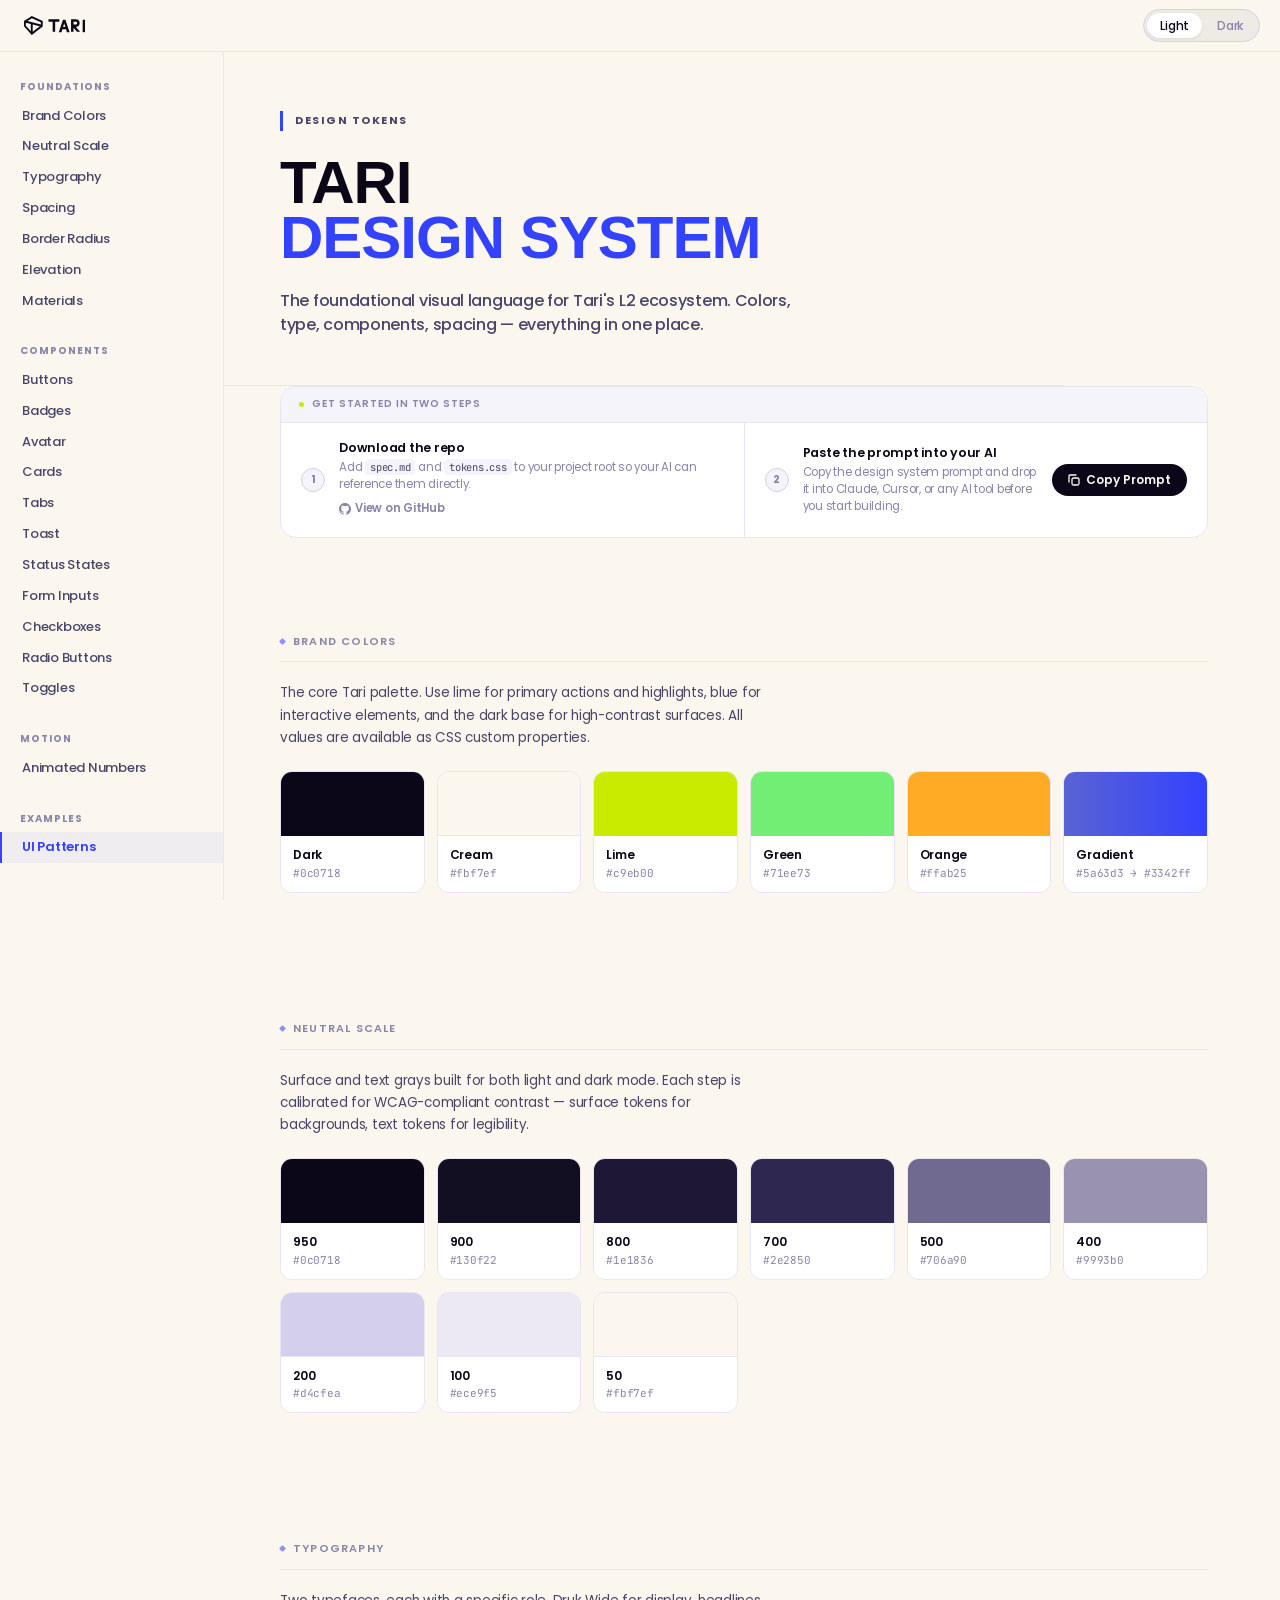
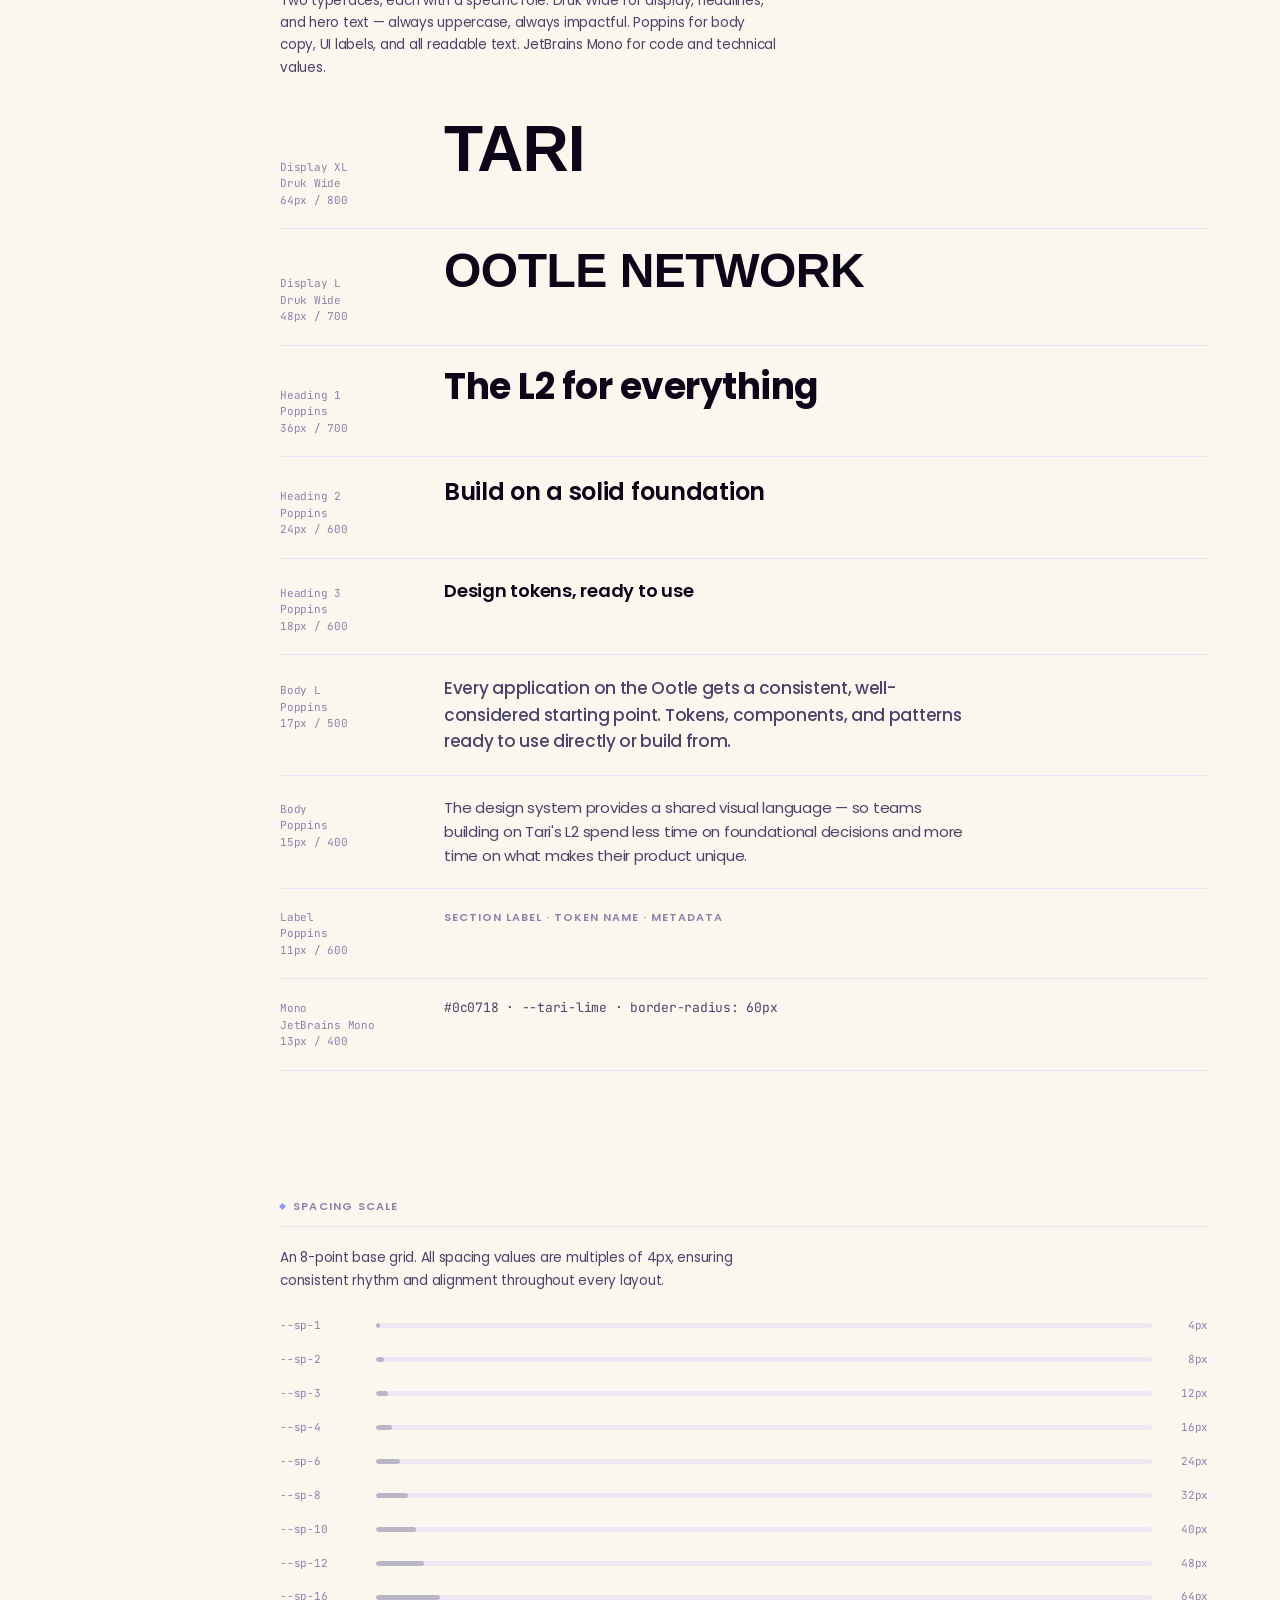
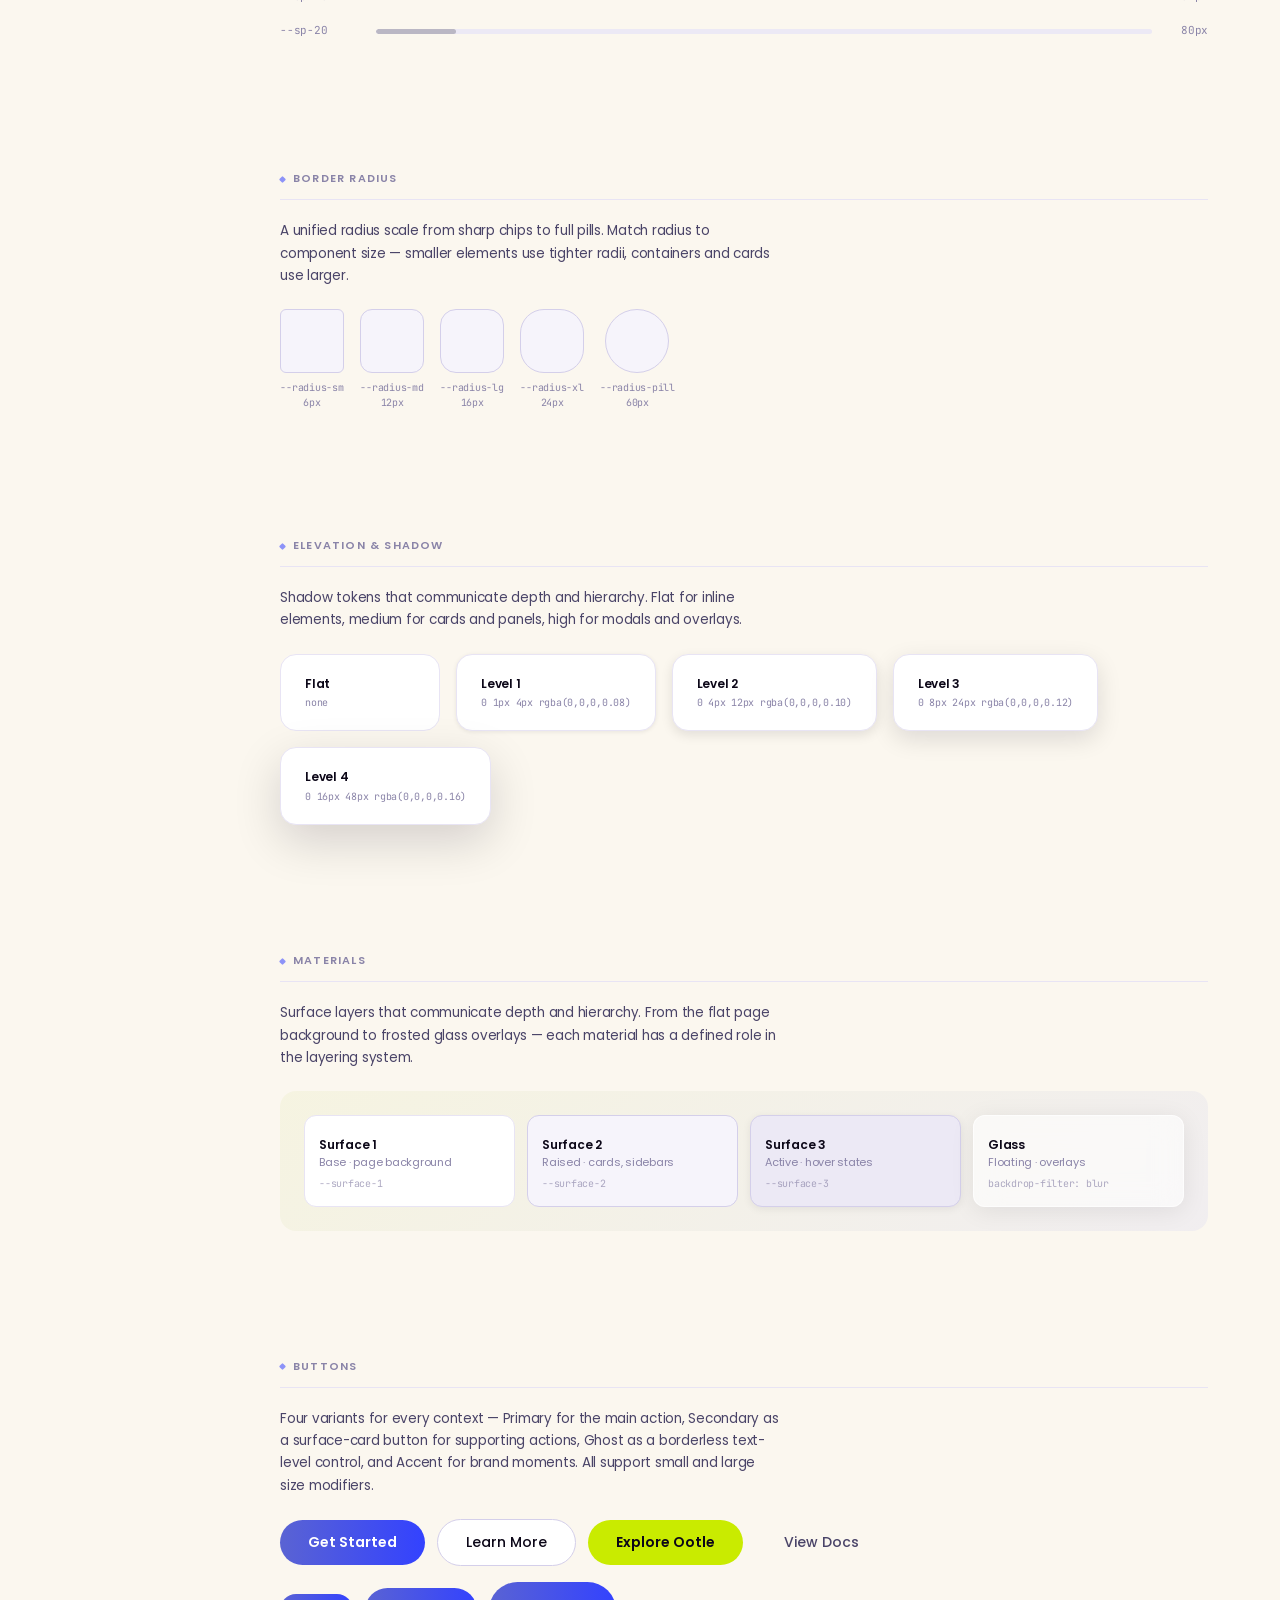
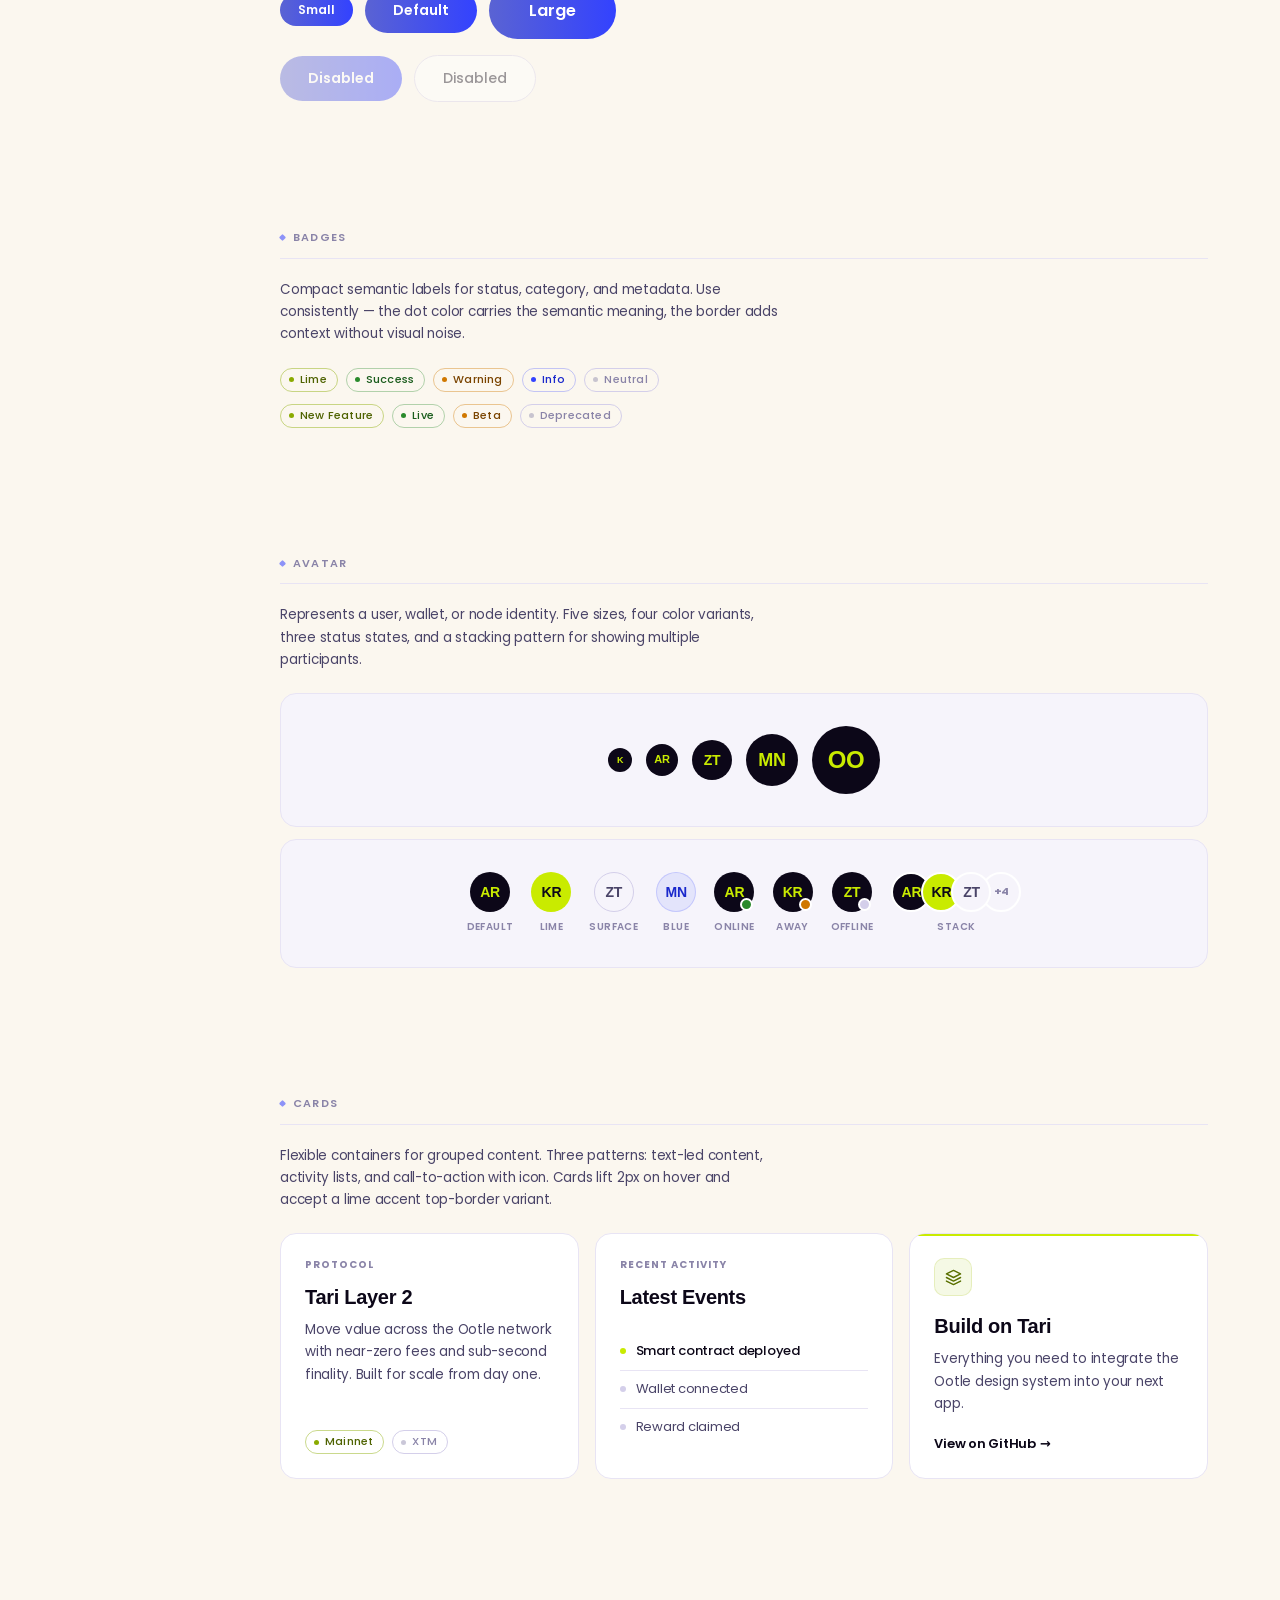
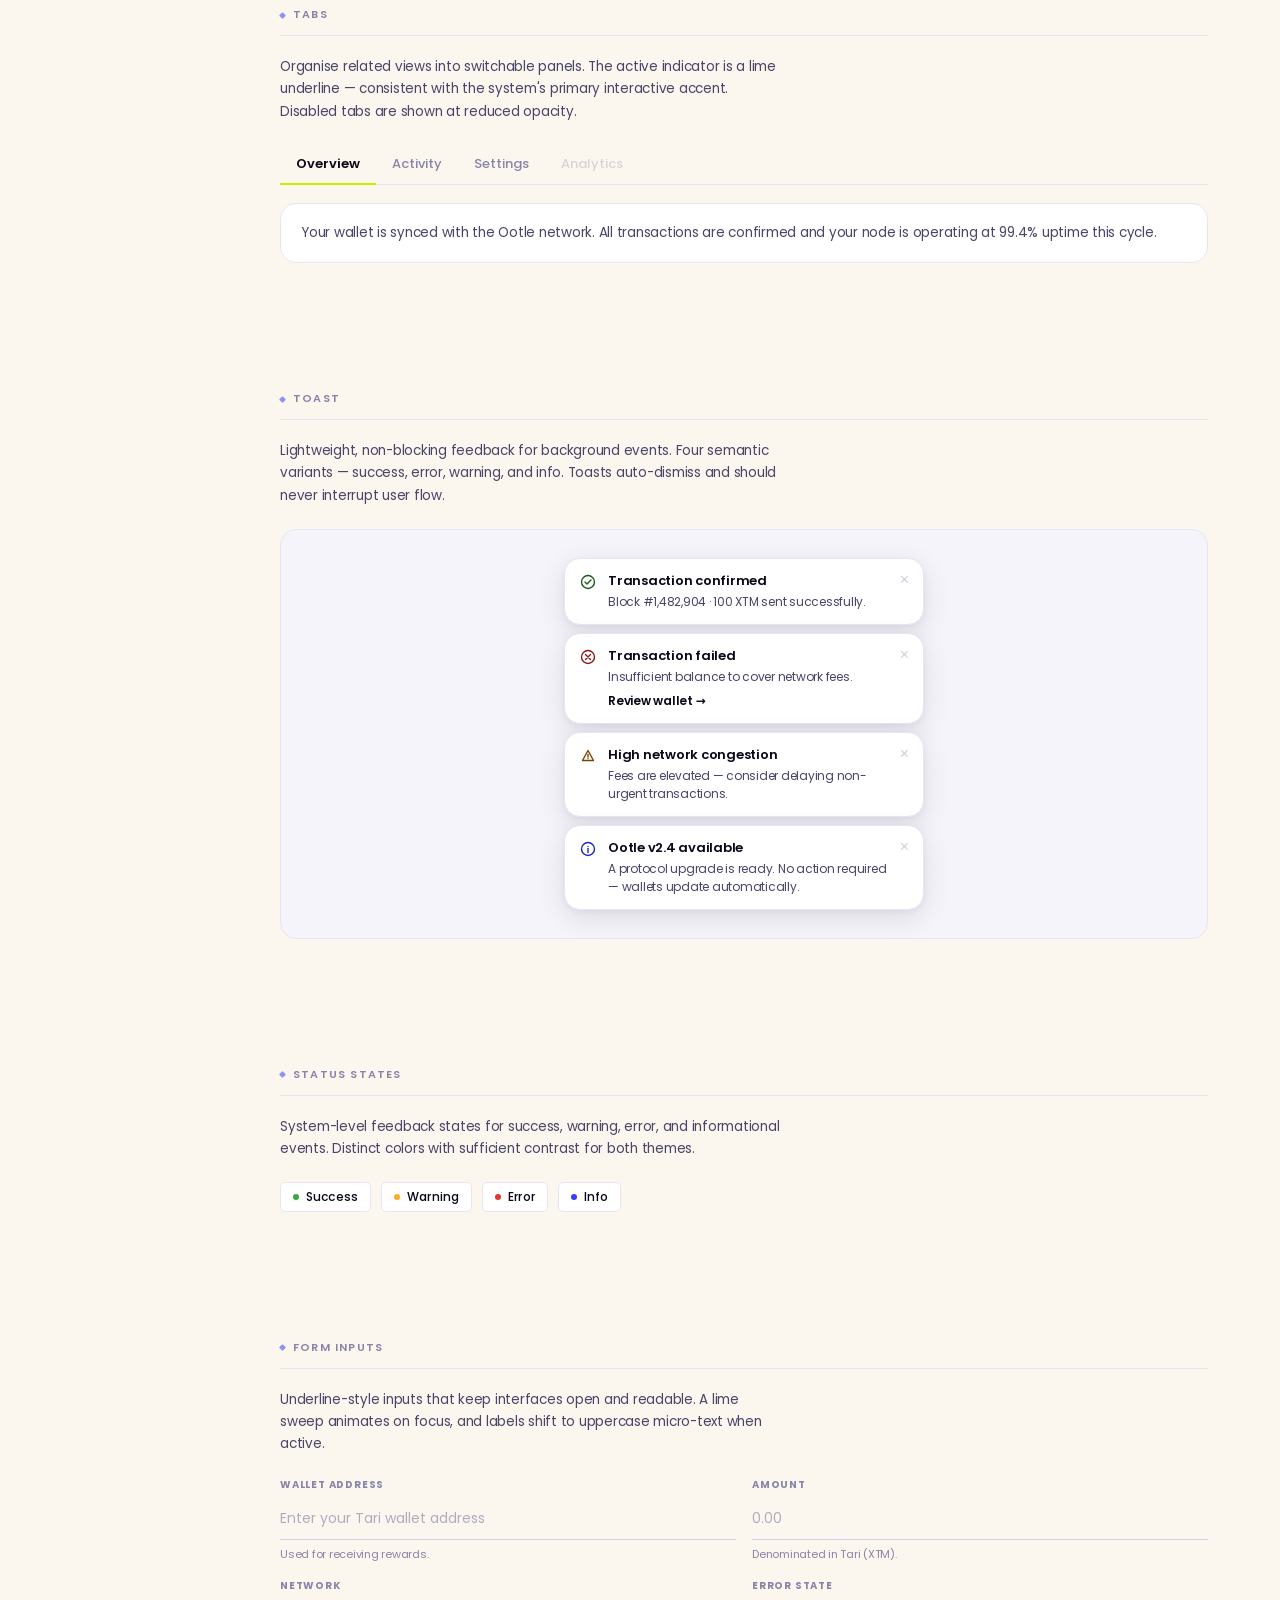
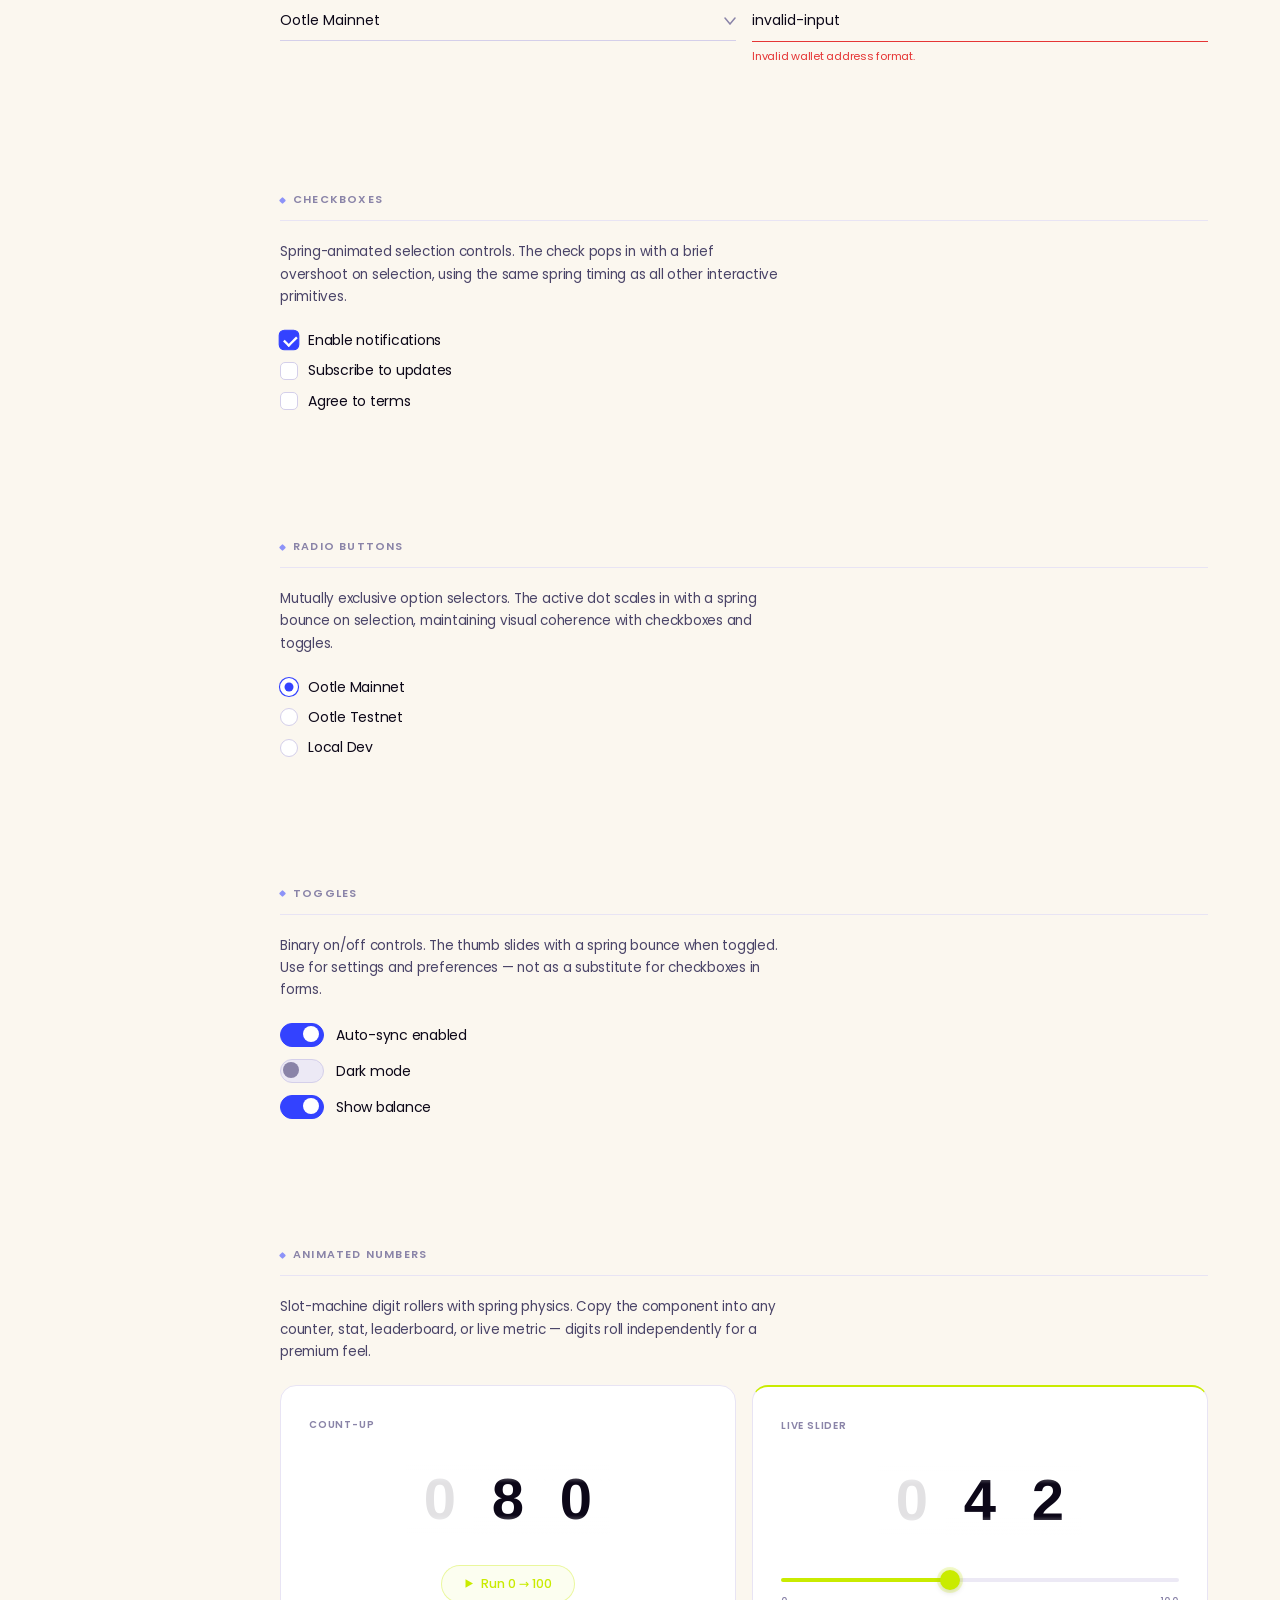
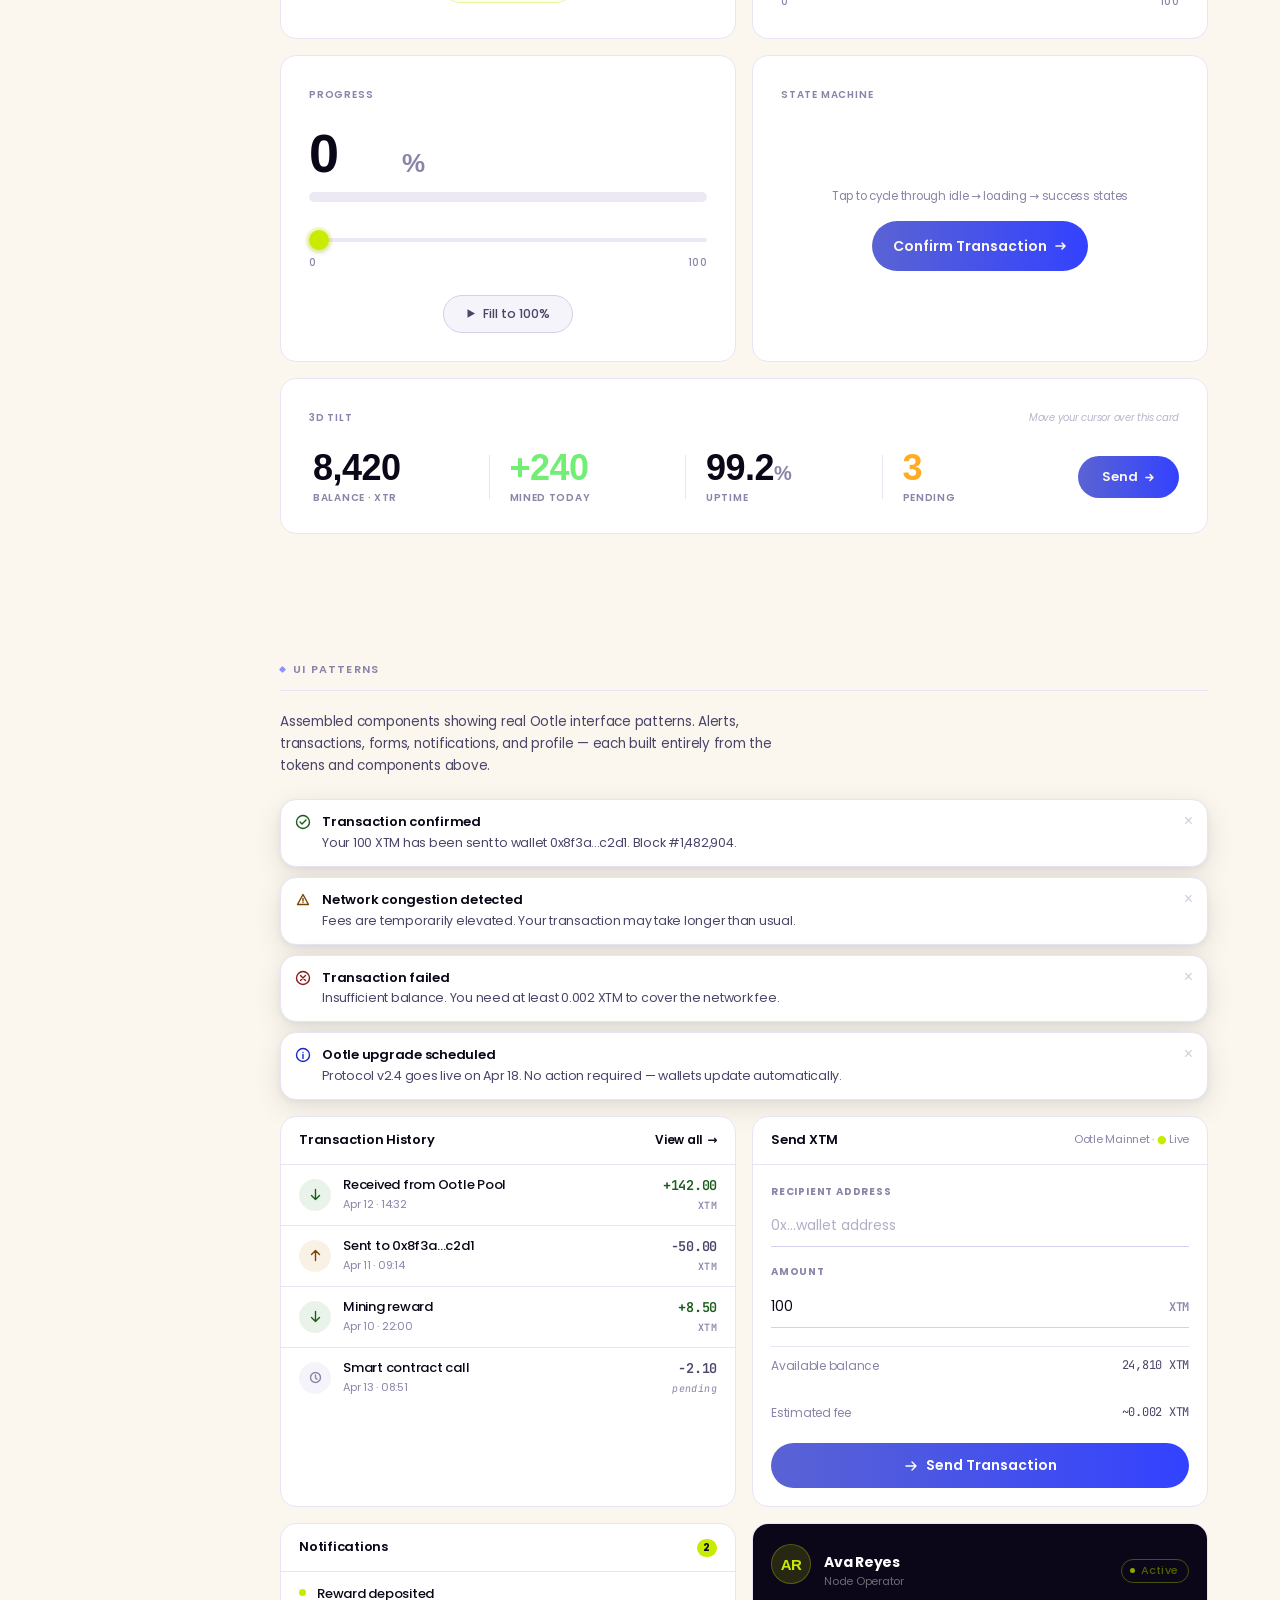
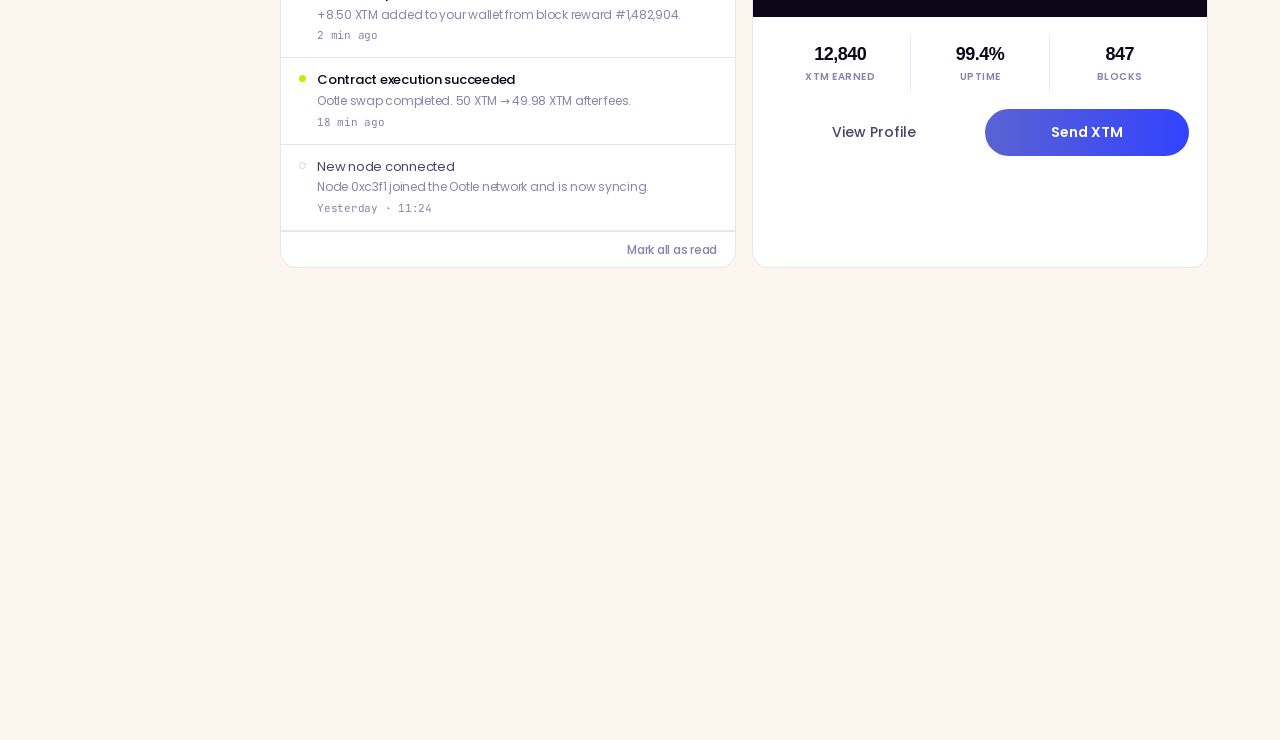
==== Tari-Agentic-Design-Template-Light.html @ d821a53d "Initial commit — Tari Design System reference & agent toolkit Includes dark/light HTML references, d" ====
<!DOCTYPE html>
<html lang="en">
<head>
<meta charset="UTF-8">
<meta name="viewport" content="width=device-width, initial-scale=1.0">
<title>Tari Design System · Light</title>
<link rel="preconnect" href="https://fonts.googleapis.com">
<link rel="preconnect" href="https://fonts.gstatic.com" crossorigin>
<link href="https://fonts.googleapis.com/css2?family=Poppins:ital,wght@0,400;0,500;0,600;0,700;1,500&family=JetBrains+Mono:wght@400;500&display=swap" rel="stylesheet">
<style>
  /* ─── DRUK FONTS (from tari.com) ────────────────────────── */
  @font-face {
    font-family: 'DrukWideFont';
    src: url('https://www.tari.com/_next/static/media/e03750ebf8ed0d54-s.p.ttf') format('truetype');
    font-weight: 500; font-style: normal; font-display: block;
  }
  @font-face {
    font-family: 'DrukWideFont';
    src: url('https://www.tari.com/_next/static/media/1f00708acd790523-s.p.ttf') format('truetype');
    font-weight: 700; font-style: normal; font-display: block;
  }
  @font-face {
    font-family: 'DrukWideFont';
    src: url('https://www.tari.com/_next/static/media/d15778d6fa440100-s.p.ttf') format('truetype');
    font-weight: 800; font-style: italic; font-display: block;
  }
  @font-face {
    font-family: 'DrukFont';
    src: url('https://www.tari.com/_next/static/media/3a681849c82206f4-s.p.ttf') format('truetype');
    font-weight: 700; font-style: normal; font-display: block;
  }
  @font-face {
    font-family: 'DrukFont';
    src: url('https://www.tari.com/_next/static/media/6deb450465c0a99f-s.p.ttf') format('truetype');
    font-weight: 800; font-style: normal; font-display: block;
  }

  :root {
    --tari-dark:    #0c0718;
    --tari-cream:   #fbf7ef;
    --tari-lime:    #c9eb00;
    --tari-green:   #71ee73;
    --tari-orange:  #ffab25;
    --tari-blue:    #3342ff;
    --tari-purple:  #5a63d3;
    --tari-gradient: linear-gradient(90deg, #5a63d3, #3342ff);

    --surface-0: #fbf7ef;
    --surface-1: #ffffff;
    --surface-2: #f6f4fb;
    --surface-3: #ece9f5;

    --text-primary:   #0c0718;
    --text-secondary: #4a4468;
    --text-muted:     #8a84a8;

    --border-subtle:  #e8e4f4;
    --border-default: #d4cfea;

    --radius-sm:   6px;
    --radius-md:   12px;
    --radius-lg:   16px;
    --radius-xl:   24px;
    --radius-pill: 60px;

    --font-body: 'Poppins', system-ui, sans-serif;
    --font-display: 'DrukWideFont', 'DrukFont', 'Druk Wide', 'Druk', Arial, sans-serif;
    --font-mono: 'JetBrains Mono', monospace;

    --sp-1: 4px;  --sp-2: 8px;   --sp-3: 12px;
    --sp-4: 16px; --sp-5: 20px;  --sp-6: 24px;
    --sp-8: 32px; --sp-10: 40px; --sp-12: 48px;
    --sp-16: 64px; --sp-20: 80px;

    --topbar-h: 52px;
    --sidebar-w: 224px;
  }

  * { margin: 0; padding: 0; box-sizing: border-box; }

  body {
    background: var(--surface-0);
    color: var(--text-primary);
    font-family: var(--font-body);
    font-size: 15px;
    line-height: 1.45;
    letter-spacing: -0.25px;
    -webkit-font-smoothing: antialiased;
  }

  /* ─── TOPBAR ─────────────────────────────────────────── */
  .topbar {
    position: fixed;
    top: 0; left: 0; right: 0;
    z-index: 200;
    height: var(--topbar-h);
    display: flex;
    align-items: center;
    justify-content: space-between;
    padding: 0 20px 0 24px;
    background: rgba(251, 247, 239, 0.94);
    backdrop-filter: blur(12px);
    -webkit-backdrop-filter: blur(12px);
    border-bottom: 1px solid var(--border-subtle);
  }
  .topbar-logo {
    display: flex;
    align-items: center;
    color: var(--tari-dark);
  }
  .topbar-logo svg {
    height: 19px;
    width: auto;
    display: block;
    fill: currentColor;
  }
  .topbar-right {
    display: flex;
    align-items: center;
    gap: 10px;
  }

  .topbar-gh-link {
    display: inline-flex;
    align-items: center;
    gap: 6px;
    padding: 7px 16px;
    border-radius: var(--radius-pill);
    font-size: 12px;
    font-weight: 600;
    color: var(--tari-dark);
    background: transparent;
    border: 1.5px solid var(--border-default);
    text-decoration: none;
    letter-spacing: -0.1px;
    transition: border-color 0.15s ease, background 0.15s ease;
  }
  .topbar-gh-link:hover {
    border-color: var(--tari-dark);
    background: var(--surface-2);
  }
  .theme-toggle {
    display: flex;
    align-items: center;
    gap: 2px;
    background: rgba(12,7,24,0.05);
    border: 1px solid var(--border-default);
    border-radius: var(--radius-pill);
    padding: 3px;
  }
  .theme-toggle-opt {
    display: flex; align-items: center; gap: 5px;
    padding: 4px 13px; border-radius: var(--radius-pill);
    font-size: 12px; font-weight: 500; color: var(--text-muted);
    text-decoration: none; transition: background 0.15s ease, color 0.15s ease;
    white-space: nowrap;
  }
  .theme-toggle-opt.active {
    background: var(--surface-1);
    color: var(--text-primary);
    box-shadow: 0 1px 3px rgba(12,7,24,0.08);
  }
  .theme-toggle-opt:not(.active):hover { color: var(--text-secondary); }
  /* banner desc + gh link */
  .prompt-banner-desc {
    padding: 9px 20px;
    font-size: 12px;
    color: var(--text-muted);
    border-bottom: 1px solid var(--border-subtle);
    line-height: 1.5;
  }
  .prompt-gh-link {
    display: inline-flex;
    align-items: center;
    gap: 4px;
    font-size: 11.5px;
    font-weight: 600;
    color: var(--text-muted);
    text-decoration: none;
    margin-top: 7px;
    transition: color 0.15s ease;
  }
  .prompt-gh-link:hover { color: var(--text-primary); }

  /* ─── APP SHELL ──────────────────────────────────────── */
  .app {
    display: flex;
    padding-top: var(--topbar-h);
    min-height: 100vh;
  }

  /* ─── SIDEBAR ────────────────────────────────────────── */
  .sidebar {
    position: fixed;
    top: var(--topbar-h);
    left: 0;
    bottom: 0;
    width: var(--sidebar-w);
    overflow-y: auto;
    padding: 28px 0 40px;
    border-right: 1px solid var(--border-subtle);
    background: var(--surface-0);
    scrollbar-width: none;
  }
  .sidebar::-webkit-scrollbar { display: none; }

  .sidebar-group { margin-bottom: 28px; }
  .sidebar-group-label {
    font-size: 10px;
    font-weight: 700;
    letter-spacing: 1px;
    text-transform: uppercase;
    color: var(--text-muted);
    padding: 0 20px;
    margin-bottom: 6px;
  }
  .sidebar-link {
    display: block;
    font-size: 13px;
    font-weight: 500;
    color: var(--text-secondary);
    text-decoration: none;
    padding: 6px 20px;
    transition: color 0.15s ease, background 0.15s ease;
    border-left: 2px solid transparent;
  }
  .sidebar-link:hover {
    color: var(--text-primary);
    background: var(--surface-2);
  }
  .sidebar-link.active {
    color: var(--tari-blue);
    border-left-color: var(--tari-blue);
    background: rgba(51, 66, 255, 0.05);
    font-weight: 600;
  }

  /* ─── MAIN ───────────────────────────────────────────── */
  .main {
    margin-left: var(--sidebar-w);
    flex: 1;
    min-width: 0;
  }

  /* ─── HERO ───────────────────────────────────────────── */
  .hero {
    padding: 56px 56px 48px;
    max-width: 840px;
    border-bottom: 1px solid var(--border-subtle);
    margin-bottom: 0;
  }
  .hero-eyebrow {
    display: inline-flex;
    align-items: center;
    font-size: 11px;
    font-weight: 700;
    letter-spacing: 1.5px;
    text-transform: uppercase;
    color: var(--text-secondary);
    padding: 2px 0 2px 12px;
    border-left: 3px solid var(--tari-blue);
    margin-bottom: 24px;
  }
  .hero-title {
    font-family: var(--font-display);
    font-size: 60px;
    font-weight: 800;
    line-height: 0.92;
    letter-spacing: -1px;
    text-transform: uppercase;
    color: var(--tari-dark);
    margin-bottom: 24px;
  }
  .hero-title em {
    font-style: normal;
    color: var(--tari-blue);
  }
  /* ─── PROMPT BANNER ─────────────────────────────────────── */
  .prompt-banner {
    margin-bottom: 40px;
    background: var(--surface-1);
    border: 1px solid var(--border-subtle);
    border-radius: var(--radius-lg);
    overflow: hidden;
  }
  .prompt-banner-header {
    display: flex;
    align-items: center;
    gap: 8px;
    padding: 10px 18px;
    border-bottom: 1px solid var(--border-subtle);
    background: var(--surface-2);
  }
  .prompt-banner-header-dot {
    width: 5px; height: 5px;
    border-radius: 50%;
    background: var(--tari-lime);
    flex-shrink: 0;
  }
  .prompt-banner-header-label {
    font-size: 10px;
    font-weight: 600;
    letter-spacing: 0.9px;
    text-transform: uppercase;
    color: var(--text-muted);
  }
  .prompt-banner-steps {
    display: flex;
    align-items: stretch;
  }
  .prompt-step {
    flex: 1;
    display: flex;
    align-items: center;
    gap: 14px;
    padding: 16px 20px;
  }
  .prompt-step + .prompt-step {
    border-left: 1px solid var(--border-subtle);
  }
  .prompt-step-num {
    width: 24px; height: 24px;
    border-radius: 50%;
    background: var(--surface-2);
    border: 1px solid var(--border-default);
    display: flex; align-items: center; justify-content: center;
    font-size: 11px; font-weight: 700;
    color: var(--text-muted);
    flex-shrink: 0;
  }
  .prompt-step-body { flex: 1; min-width: 0; }
  .prompt-step-title {
    font-size: 12.5px;
    font-weight: 600;
    color: var(--text-primary);
    margin-bottom: 2px;
  }
  .prompt-step-desc {
    font-size: 11.5px;
    color: var(--text-muted);
    line-height: 1.5;
  }
  .prompt-step-desc code {
    font-family: var(--font-mono);
    font-size: 10.5px;
    background: var(--surface-2);
    padding: 1px 5px;
    border-radius: 4px;
    color: var(--text-secondary);
  }
  .prompt-copy-btn {
    display: inline-flex;
    align-items: center;
    gap: 6px;
    padding: 7px 16px;
    border-radius: var(--radius-pill);
    background: var(--tari-dark);
    color: var(--tari-cream);
    font-size: 12px;
    font-weight: 600;
    border: none;
    cursor: pointer;
    white-space: nowrap;
    flex-shrink: 0;
    transition: background 0.15s ease, transform 0.18s cubic-bezier(0.34,1.56,0.64,1), box-shadow 0.18s ease;
    font-family: var(--font-body);
  }
  .prompt-copy-btn:hover { background: #1e1836; transform: translateY(-2px); box-shadow: 0 4px 12px rgba(12,7,24,0.15); }
  .prompt-copy-btn:active { transform: translateY(1px) scale(0.97); transition-duration: 0.07s; }
  .prompt-hidden { display: none; }

  .hero-sub {
    font-size: 16px;
    font-weight: 500;
    color: var(--text-secondary);
    max-width: 520px;
    line-height: 1.5;
    letter-spacing: -0.3px;
  }

  /* ─── CONTENT ────────────────────────────────────────── */
  .content {
    padding: 0 56px 400px;
    max-width: 1040px;
  }

  /* ─── SECTION ────────────────────────────────────────── */
  .section {
    margin-bottom: 72px;
    padding-top: 56px;
    scroll-margin-top: calc(var(--topbar-h) + 16px);
  }
  .section-label {
    font-size: 11px;
    font-weight: 600;
    letter-spacing: 1.2px;
    text-transform: uppercase;
    color: var(--text-muted);
    margin-bottom: 20px;
    padding-bottom: 12px;
    border-bottom: 1px solid var(--border-subtle);
    display: flex;
    align-items: center;
    gap: 8px;
  }
  .section-label::before {
    content: '';
    display: inline-block;
    width: 5px; height: 5px;
    border-radius: 1px;
    background: var(--tari-blue);
    opacity: 0.55;
    flex-shrink: 0;
    transform: rotate(45deg);
  }

  /* ─── COLOR GRID ─────────────────────────────────────── */
  .color-grid {
    display: grid;
    grid-template-columns: repeat(auto-fill, minmax(140px, 1fr));
    gap: 12px;
  }
  .color-chip {
    border-radius: var(--radius-md);
    overflow: hidden;
    border: 1px solid var(--border-subtle);
  }
  .color-swatch { height: 64px; }
  .color-info {
    padding: 10px 12px;
    background: var(--surface-1);
  }
  .color-name {
    font-size: 12px;
    font-weight: 600;
    color: var(--text-primary);
    margin-bottom: 2px;
  }
  .color-hex {
    font-family: var(--font-mono);
    font-size: 11px;
    color: var(--text-muted);
  }

  /* ─── TYPOGRAPHY ─────────────────────────────────────── */
  .type-row {
    display: flex;
    align-items: baseline;
    gap: 24px;
    padding: 20px 0;
    border-bottom: 1px solid var(--border-subtle);
  }
  .type-meta {
    width: 140px;
    flex-shrink: 0;
    font-family: var(--font-mono);
    font-size: 11px;
    color: var(--text-muted);
    line-height: 1.5;
  }
  .type-sample { flex: 1; color: var(--text-primary); }

  /* ─── BUTTONS ────────────────────────────────────────── */
  .btn-row {
    display: flex;
    flex-wrap: wrap;
    gap: 12px;
    align-items: center;
    margin-bottom: 16px;
  }
  .btn {
    display: inline-flex;
    align-items: center;
    justify-content: center;
    gap: 8px;
    padding: 12px 28px;
    border-radius: var(--radius-pill);
    font-family: var(--font-body);
    font-size: 14px;
    font-weight: 600;
    border: none;
    cursor: pointer;
    text-decoration: none;
    transition: opacity 0.2s ease, transform 0.18s cubic-bezier(0.34, 1.56, 0.64, 1), background 0.2s ease, box-shadow 0.18s ease;
    white-space: nowrap;
    user-select: none;
  }
  .btn:hover {
    transform: translateY(-2px);
    box-shadow: 0 6px 16px rgba(12,7,24,0.1);
  }
  .btn:active {
    transform: translateY(1px) scale(0.97) !important;
    box-shadow: 0 1px 3px rgba(12,7,24,0.05) !important;
    transition-duration: 0.07s !important;
    transition-timing-function: ease !important;
  }
  .btn-primary { background: var(--tari-gradient); color: #fff; }
  .btn-primary:hover { opacity: 0.88; }
  .btn-secondary {
    background: var(--surface-1);
    color: var(--text-primary);
    border: 1px solid var(--border-default);
    font-weight: 500;
  }
  .btn-secondary:hover { background: var(--surface-2); border-color: var(--border-default); }
  .btn-accent { background: var(--tari-lime); color: var(--tari-dark); }
  .btn-accent:hover { background: #b8d600; }
  .btn-ghost {
    background: transparent;
    color: var(--text-secondary);
    border: 1px solid transparent;
    font-weight: 500;
  }
  .btn-ghost:hover { background: var(--surface-2); color: var(--text-primary); border-color: var(--border-subtle); }
  .btn-sm { padding: 7px 18px; font-size: 12px; }
  .btn-lg { padding: 16px 40px; font-size: 16px; }

  /* ─── BADGES ─────────────────────────────────────────── */
  .badge-row {
    display: flex;
    flex-wrap: wrap;
    gap: 8px;
    margin-bottom: 12px;
  }
  .badge {
    display: inline-flex;
    align-items: center;
    gap: 6px;
    padding: 3px 10px 3px 8px;
    border-radius: 999px;
    font-size: 11px;
    font-weight: 500;
    letter-spacing: 0.2px;
    border: 1px solid var(--border-default);
    background: transparent;
    color: var(--text-secondary);
    white-space: nowrap;
  }
  .badge::before {
    content: '';
    width: 5px;
    height: 5px;
    border-radius: 50%;
    flex-shrink: 0;
    background: var(--border-default);
  }
  .badge-lime   { color: #4e6200; border-color: rgba(138, 170, 0, 0.45); }
  .badge-lime::before   { background: #8aaa00; }
  .badge-green  { color: #1a5c1c; border-color: rgba(42, 138, 44, 0.35); }
  .badge-green::before  { background: #2a8a2c; }
  .badge-orange { color: #7a4400; border-color: rgba(208, 120, 0, 0.4); }
  .badge-orange::before { background: #d07800; }
  .badge-blue   { color: #1a28cc; border-color: rgba(51, 66, 255, 0.28); }
  .badge-blue::before   { background: #3342ff; }
  .badge-neutral { color: var(--text-muted); border-color: var(--border-default); }
  .badge-neutral::before { background: var(--text-muted); opacity: 0.45; }

  /* ─── CARDS ──────────────────────────────────────────── */
  .card-grid {
    display: grid;
    grid-template-columns: repeat(3, 1fr);
    gap: 16px;
    margin-bottom: 24px;
  }
  .card {
    background: var(--surface-1);
    border: 1px solid var(--border-subtle);
    border-radius: var(--radius-lg);
    padding: 24px;
    transition: transform 0.22s ease, box-shadow 0.22s ease;
    position: relative;
    overflow: hidden;
    display: flex;
    flex-direction: column;
  }
  .card:hover {
    transform: translateY(-2px);
    box-shadow: 0 8px 28px rgba(12, 7, 24, 0.09);
  }
  /* accent-top variant: thin lime stripe across the top */
  .card.card-accent-top::before {
    content: '';
    position: absolute;
    top: 0; left: 0; right: 0;
    height: 2px;
    background: var(--tari-lime);
    border-radius: var(--radius-lg) var(--radius-lg) 0 0;
  }
  .card-eyebrow {
    font-size: 10px;
    font-weight: 700;
    letter-spacing: 1px;
    text-transform: uppercase;
    color: var(--text-muted);
    margin-bottom: 12px;
  }
  .card-heading {
    font-family: var(--font-display);
    font-size: 20px;
    font-weight: 700;
    letter-spacing: -0.3px;
    line-height: 1.2;
    color: var(--text-primary);
    margin-bottom: 10px;
  }
  .card-body {
    font-size: 13.5px;
    color: var(--text-secondary);
    line-height: 1.65;
    flex: 1;
  }
  .card-foot {
    margin-top: 20px;
    display: flex;
    align-items: center;
    gap: 8px;
    flex-wrap: wrap;
  }
  /* icon box */
  .card-icon-box {
    width: 38px;
    height: 38px;
    border-radius: 10px;
    background: rgba(160, 190, 0, 0.1);
    border: 1px solid rgba(160, 190, 0, 0.18);
    display: flex;
    align-items: center;
    justify-content: center;
    margin-bottom: 18px;
    color: #5a7000;
    flex-shrink: 0;
  }
  /* activity list */
  .card-list {
    list-style: none;
    padding: 0;
    margin: 14px 0 0;
    display: flex;
    flex-direction: column;
    gap: 0;
    flex: 1;
  }
  .card-list-item {
    display: flex;
    align-items: center;
    gap: 10px;
    font-size: 13px;
    color: var(--text-secondary);
    padding: 9px 0;
    border-bottom: 1px solid var(--border-subtle);
  }
  .card-list-item:last-child { border-bottom: none; }
  .card-list-dot {
    width: 6px;
    height: 6px;
    border-radius: 50%;
    background: var(--border-default);
    flex-shrink: 0;
    transition: background 0.2s ease;
  }
  .card-list-item.active {
    color: var(--text-primary);
    font-weight: 500;
  }
  .card-list-item.active .card-list-dot { background: var(--tari-lime); }
  /* inline link inside card */
  .card-link {
    font-size: 13px;
    font-weight: 600;
    color: var(--text-primary);
    text-decoration: none;
    display: inline-flex;
    align-items: center;
    gap: 4px;
    transition: gap 0.18s ease, opacity 0.18s ease;
  }
  .card-link:hover { gap: 7px; opacity: 0.7; }

  /* ─── EXAMPLES ──────────────────────────────────────────── */
  .ex-grid-1 { margin-bottom: 16px; }
  .ex-grid-2 {
    display: grid;
    grid-template-columns: 1fr 1fr;
    gap: 16px;
    margin-bottom: 16px;
  }

  /* Alert banners */
  .alert {
    display: flex;
    align-items: flex-start;
    gap: 11px;
    padding: 13px 14px;
    background: var(--surface-1);
    border: 1px solid var(--border-subtle);
    border-radius: var(--radius-lg);
    box-shadow: 0 8px 28px rgba(12,7,24,0.1), 0 2px 6px rgba(12,7,24,0.05);
    margin-bottom: 10px;
  }
  .alert:last-child { margin-bottom: 0; }
  .alert-icon-wrap { flex-shrink: 0; margin-top: 1px; }
  .alert-content { flex: 1; min-width: 0; }
  .alert-title { font-size: 13px; font-weight: 600; margin-bottom: 2px; color: var(--text-primary); }
  .alert-desc { font-size: 12.5px; line-height: 1.5; color: var(--text-secondary); }

  .alert-success .alert-icon-wrap { color: #1a5c1c; }
  .alert-warning .alert-icon-wrap { color: #7a4400; }
  .alert-error   .alert-icon-wrap { color: #8c1a1a; }
  .alert-info    .alert-icon-wrap { color: #1a28cc; }

  /* Example panel */
  .ex-panel {
    background: var(--surface-1);
    border: 1px solid var(--border-subtle);
    border-radius: var(--radius-lg);
    overflow: hidden;
  }
  .ex-panel-head {
    display: flex;
    justify-content: space-between;
    align-items: center;
    padding: 14px 18px;
    border-bottom: 1px solid var(--border-subtle);
  }
  .ex-panel-title   { font-size: 13px; font-weight: 600; color: var(--text-primary); }
  .ex-panel-subtitle { font-size: 11px; color: var(--text-muted); }
  .ex-panel-body    { padding: 18px 18px; }

  /* Transaction list */
  .txn-row {
    display: flex;
    align-items: center;
    gap: 12px;
    padding: 11px 18px;
    border-bottom: 1px solid var(--border-subtle);
    transition: background 0.15s ease;
  }
  .txn-row:last-child { border-bottom: none; }
  .txn-row:hover { background: var(--surface-2); }
  .txn-icon {
    width: 32px;
    height: 32px;
    border-radius: 50%;
    display: flex;
    align-items: center;
    justify-content: center;
    flex-shrink: 0;
  }
  .txn-icon.in      { background: rgba(42,138,44,0.1); color: #1a5c1c; }
  .txn-icon.out     { background: rgba(208,120,0,0.1); color: #7a4400; }
  .txn-icon.pending { background: var(--surface-2); color: var(--text-muted); }
  .txn-info  { flex: 1; min-width: 0; }
  .txn-label { font-size: 13px; font-weight: 500; color: var(--text-primary); white-space: nowrap; overflow: hidden; text-overflow: ellipsis; }
  .txn-date  { font-size: 11px; color: var(--text-muted); margin-top: 2px; }
  .txn-right { text-align: right; flex-shrink: 0; }
  .txn-amount { font-family: var(--font-mono); font-size: 12.5px; font-weight: 600; display: block; margin-bottom: 4px; }
  .txn-amount.positive { color: #1a5c1c; }
  .txn-amount.negative { color: var(--text-secondary); }

  /* Send form internals */
  .amount-field { position: relative; }
  .amount-suffix {
    position: absolute;
    right: 0;
    bottom: 11px;
    font-family: var(--font-mono);
    font-size: 12px;
    font-weight: 600;
    color: var(--text-muted);
    pointer-events: none;
  }
  .send-body { padding: 18px 18px 4px; display: flex; flex-direction: column; gap: 14px; }
  .send-fee-row {
    display: flex;
    justify-content: space-between;
    align-items: center;
    padding: 10px 0 4px;
    border-top: 1px solid var(--border-subtle);
  }
  .send-fee-label { font-size: 12px; color: var(--text-muted); }
  .send-fee-value { font-family: var(--font-mono); font-size: 12px; color: var(--text-secondary); }
  .send-action { padding: 14px 18px 18px; }

  /* Profile card */
  .profile-avatar {
    width: 46px;
    height: 46px;
    border-radius: 50%;
    background: var(--tari-dark);
    color: var(--tari-lime);
    display: flex;
    align-items: center;
    justify-content: center;
    font-family: var(--font-display);
    font-size: 17px;
    font-weight: 700;
    letter-spacing: -0.5px;
    margin-bottom: 13px;
  }
  .profile-name { font-size: 15px; font-weight: 700; color: var(--text-primary); }
  .profile-role { font-size: 12px; color: var(--text-muted); margin-top: 3px; }
  .profile-divider { height: 1px; background: var(--border-subtle); margin: 16px 0; }
  .profile-stats { display: flex; gap: 28px; }
  .profile-stat-val   { font-family: var(--font-display); font-size: 18px; font-weight: 700; letter-spacing: -0.5px; color: var(--text-primary); }
  .profile-stat-label { font-size: 10.5px; color: var(--text-muted); margin-top: 2px; text-transform: uppercase; letter-spacing: 0.5px; font-weight: 600; }
  .profile-actions { display: flex; gap: 8px; margin-top: 18px; }

  /* Notification panel */
  .notif-count {
    display: inline-flex;
    align-items: center;
    justify-content: center;
    min-width: 20px;
    height: 18px;
    padding: 0 6px;
    border-radius: 9px;
    background: var(--tari-lime);
    color: var(--tari-dark);
    font-size: 10px;
    font-weight: 700;
    letter-spacing: 0.2px;
  }
  .notif-row {
    display: flex;
    align-items: flex-start;
    gap: 11px;
    padding: 13px 18px;
    border-bottom: 1px solid var(--border-subtle);
    transition: background 0.15s ease;
    cursor: default;
  }
  .notif-row:last-child { border-bottom: none; }
  .notif-row:hover { background: var(--surface-2); }
  .notif-dot {
    width: 7px;
    height: 7px;
    border-radius: 50%;
    background: var(--tari-lime);
    flex-shrink: 0;
    margin-top: 4px;
  }
  .notif-row.read .notif-dot { background: transparent; border: 1px solid var(--border-default); }
  .notif-body { flex: 1; }
  .notif-title { font-size: 13px; font-weight: 500; color: var(--text-primary); }
  .notif-row.read .notif-title { color: var(--text-secondary); font-weight: 400; }
  .notif-desc { font-size: 12px; color: var(--text-muted); margin-top: 2px; line-height: 1.45; }
  .notif-time { font-size: 11px; color: var(--text-muted); margin-top: 5px; font-family: var(--font-mono); }
  .notif-footer {
    display: flex;
    justify-content: flex-end;
    align-items: center;
    padding: 9px 18px;
    border-top: 1px solid var(--border-subtle);
  }
  .notif-footer-link { font-size: 12px; font-weight: 500; color: var(--text-muted); cursor: pointer; transition: color 0.15s ease; }
  .notif-footer-link:hover { color: var(--text-primary); }

  /* Alert dismiss button */
  .alert-dismiss {
    background: none;
    border: none;
    padding: 0 0 0 8px;
    font-size: 16px;
    line-height: 1;
    color: var(--text-muted);
    opacity: 0.4;
    cursor: pointer;
    flex-shrink: 0;
    align-self: flex-start;
    transition: opacity 0.15s ease;
  }
  .alert-dismiss:hover { opacity: 0.85; }

  /* Transaction ticker label */
  .txn-ticker {
    font-family: var(--font-mono);
    font-size: 10px;
    font-weight: 600;
    color: var(--text-muted);
    text-transform: uppercase;
    letter-spacing: 0.4px;
    display: block;
    text-align: right;
    margin-top: 1px;
  }
  .txn-ticker.pending-text { color: var(--text-muted); font-style: italic; font-weight: 400; text-transform: none; }
  .txn-amount { font-family: var(--font-mono); font-size: 13.5px; font-weight: 600; display: block; }
  .txn-amount.positive { color: #1a5c1c; }
  .txn-amount.negative { color: var(--text-secondary); }

  /* Send form grid gap */
  .send-body { padding: 20px 18px 4px; display: flex; flex-direction: column; gap: 18px; }

  /* Profile card header */
  .profile-header {
    background: var(--tari-dark);
    padding: 20px 18px;
    display: flex;
    align-items: center;
    gap: 13px;
  }
  .profile-avatar {
    width: 40px;
    height: 40px;
    border-radius: 50%;
    background: rgba(201,235,0,0.14);
    border: 1.5px solid rgba(201,235,0,0.28);
    color: var(--tari-lime);
    display: flex;
    align-items: center;
    justify-content: center;
    font-family: var(--font-display);
    font-size: 15px;
    font-weight: 700;
    letter-spacing: -0.5px;
    flex-shrink: 0;
  }
  .profile-name-dark { font-size: 14px; font-weight: 700; color: #fff; }
  .profile-role-dark { font-size: 11px; color: rgba(255,255,255,0.4); margin-top: 2px; }
  .profile-stats-row { display: flex; align-items: stretch; margin-bottom: 18px; }
  .profile-stat { flex: 1; text-align: center; padding: 6px 0; }
  .profile-stat-div { width: 1px; background: var(--border-subtle); flex-shrink: 0; align-self: stretch; }
  .profile-stat-val   { font-family: var(--font-display); font-size: 18px; font-weight: 700; letter-spacing: -0.5px; color: var(--text-primary); }
  .profile-stat-label { font-size: 10px; color: var(--text-muted); margin-top: 3px; text-transform: uppercase; letter-spacing: 0.5px; font-weight: 600; }
  .profile-actions { display: flex; gap: 8px; }

  /* Empty state */
  .empty-state { display: flex; flex-direction: column; align-items: center; justify-content: center; text-align: center; padding: 40px 24px; }
  .empty-icon-wrap {
    width: 44px;
    height: 44px;
    border-radius: 12px;
    background: var(--surface-2);
    border: 1px solid var(--border-subtle);
    display: flex;
    align-items: center;
    justify-content: center;
    color: var(--text-muted);
    margin-bottom: 16px;
  }
  .empty-title { font-family: var(--font-display); font-size: 15px; font-weight: 700; color: var(--text-primary); margin-bottom: 8px; }
  .empty-desc  { font-size: 13px; color: var(--text-secondary); line-height: 1.6; max-width: 195px; margin: 0 auto 20px; }

  /* ─── FORMS ──────────────────────────────────────────── */
  .form-grid {
    display: grid;
    grid-template-columns: 1fr 1fr;
    gap: 16px;
    margin-bottom: 24px;
  }
  .form-group { display: flex; flex-direction: column; }
  .form-label {
    font-size: 10px;
    font-weight: 700;
    letter-spacing: 0.8px;
    text-transform: uppercase;
    color: var(--text-muted);
    margin-bottom: 8px;
    display: block;
    transition: color 0.2s ease;
  }
  .form-group:focus-within .form-label { color: var(--text-secondary); }

  /* Underline input wrapper with animated sweep */
  .input-wrap {
    position: relative;
  }
  .input-wrap::after,
  .amount-field::after {
    content: '';
    position: absolute;
    bottom: 0; left: 0;
    width: 100%;
    height: 2px;
    background: var(--tari-lime);
    transform: scaleX(0);
    transform-origin: left center;
    transition: transform 0.28s cubic-bezier(0.4, 0, 0.2, 1);
    pointer-events: none;
  }
  .input-wrap:focus-within::after,
  .amount-field:focus-within::after {
    transform: scaleX(1);
  }

  .form-input {
    display: block;
    width: 100%;
    padding: 8px 0 10px;
    background: transparent;
    border: none;
    border-bottom: 1px solid var(--border-default);
    border-radius: 0;
    font-family: var(--font-body);
    font-size: 14px;
    color: var(--text-primary);
    outline: none;
    box-sizing: border-box;
  }
  .form-input:focus { border-bottom-color: rgba(0,0,0,0.04); }
  .form-input.error { border-bottom-color: #e53535 !important; }
  .form-input::placeholder { color: var(--text-muted); opacity: 0.65; }
  .form-hint  { font-size: 11px; color: var(--text-muted); margin-top: 7px; }
  .form-error { font-size: 11px; color: #e53535; margin-top: 7px; }

  .form-select {
    display: block;
    width: 100%;
    padding: 8px 24px 10px 0;
    background: transparent;
    background-image: url("data:image/svg+xml,%3Csvg width='12' height='8' viewBox='0 0 12 8' fill='none' xmlns='http://www.w3.org/2000/svg'%3E%3Cpath d='M1 1L6 7L11 1' stroke='%238a84a8' stroke-width='1.5' stroke-linecap='round'/%3E%3C/svg%3E");
    background-repeat: no-repeat;
    background-position: right 0 center;
    border: none;
    border-bottom: 1px solid var(--border-default);
    border-radius: 0;
    font-family: var(--font-body);
    font-size: 14px;
    color: var(--text-primary);
    outline: none;
    appearance: none;
    cursor: pointer;
    box-sizing: border-box;
  }
  .form-select:focus { border-bottom-color: rgba(0,0,0,0.04); }

  /* ─── CHECKBOXES ─────────────────────────────────────── */
  .check-row, .radio-row {
    display: flex;
    flex-direction: column;
    gap: 10px;
    margin-bottom: 20px;
  }
  .check-item, .radio-item {
    display: flex;
    align-items: center;
    gap: 10px;
    cursor: pointer;
    user-select: none;
  }
  .check-item input, .radio-item input { display: none; }
  .check-box {
    width: 18px; height: 18px;
    border-radius: 5px;
    border: 1.5px solid var(--border-default);
    background: var(--surface-1);
    flex-shrink: 0;
    display: flex; align-items: center; justify-content: center;
    transition: all 0.15s ease;
  }
  .check-item input:checked ~ .check-box { background: var(--tari-blue); border-color: var(--tari-blue); }
  .check-item input:checked ~ .check-box::after {
    content: '';
    display: block;
    width: 5px; height: 9px;
    border: 2px solid #fff;
    border-top: none; border-left: none;
    transform: rotate(45deg) translateY(-1px);
  }
  .radio-circle {
    width: 18px; height: 18px;
    border-radius: 50%;
    border: 1.5px solid var(--border-default);
    background: var(--surface-1);
    flex-shrink: 0;
    display: flex; align-items: center; justify-content: center;
    transition: border-color 0.2s cubic-bezier(0.34, 1.56, 0.64, 1), transform 0.2s cubic-bezier(0.34, 1.56, 0.64, 1);
  }
  .radio-item:hover .radio-circle {
    transform: scale(1.1);
    border-color: var(--tari-blue);
  }
  .radio-item input:checked ~ .radio-circle {
    transform: scale(1.12);
  }
  .radio-item input:checked ~ .radio-circle::after {
    animation: radio-pop 0.3s cubic-bezier(0.34, 1.56, 0.64, 1) forwards;
  }
  @keyframes radio-pop {
    0%   { transform: scale(0); opacity: 0; }
    60%  { transform: scale(1.4); opacity: 1; }
    100% { transform: scale(1);   opacity: 1; }
  }
  .radio-item input:checked ~ .radio-circle { border-color: var(--tari-blue); }
  .radio-item input:checked ~ .radio-circle::after {
    content: '';
    display: block;
    width: 8px; height: 8px;
    border-radius: 50%;
    background: var(--tari-blue);
  }
  .check-label, .radio-label { font-size: 14px; color: var(--text-primary); }

  /* ─── TOGGLES ────────────────────────────────────────── */
  .toggle-row { display: flex; flex-direction: column; gap: 12px; margin-bottom: 20px; }
  .toggle-item { display: flex; align-items: center; gap: 12px; cursor: pointer; user-select: none; }
  .toggle-item input { display: none; }
  .toggle-track {
    width: 44px; height: 24px;
    border-radius: 40px;
    background: var(--surface-3);
    border: 1.5px solid var(--border-default);
    position: relative;
    transition: background 0.2s ease, border-color 0.2s ease;
    flex-shrink: 0;
  }
  .toggle-track::after {
    content: '';
    position: absolute;
    width: 16px; height: 16px;
    border-radius: 50%;
    background: var(--text-muted);
    top: 2px; left: 2px;
    transition: transform 0.2s ease, background 0.2s ease;
  }
  .toggle-item input:checked ~ .toggle-track { background: var(--tari-blue); border-color: var(--tari-blue); }
  .toggle-item input:checked ~ .toggle-track::after { transform: translateX(20px); background: #fff; }
  .toggle-label { font-size: 14px; color: var(--text-primary); }

  /* ─── SPACING ────────────────────────────────────────── */
  .spacing-grid { display: flex; flex-direction: column; gap: 10px; }
  .spacing-row { display: flex; align-items: center; gap: 16px; }
  .spacing-meta { width: 80px; font-family: var(--font-mono); font-size: 11px; color: var(--text-muted); }
  .spacing-bar-wrap { flex: 1; height: 5px; background: var(--surface-3); border-radius: 3px; overflow: hidden; }
  .spacing-bar { height: 100%; background: rgba(12, 7, 24, 0.22); border: none; border-radius: 3px; }
  .spacing-val { width: 40px; font-family: var(--font-mono); font-size: 11px; color: var(--text-muted); text-align: right; }

  /* ─── RADIUS ─────────────────────────────────────────── */
  .radius-grid { display: flex; flex-wrap: wrap; gap: 16px; align-items: flex-end; }
  .radius-item { display: flex; flex-direction: column; align-items: center; gap: 8px; }
  .radius-box { width: 64px; height: 64px; background: var(--surface-2); border: 1px solid var(--border-default); }
  .radius-label { font-family: var(--font-mono); font-size: 10px; color: var(--text-muted); text-align: center; }

  /* ─── SHADOWS ────────────────────────────────────────── */
  .shadow-row { display: flex; flex-wrap: wrap; gap: 16px; margin-bottom: 8px; }
  .shadow-card {
    background: var(--surface-1);
    border-radius: var(--radius-lg);
    padding: 20px 24px;
    min-width: 160px;
    border: 1px solid var(--border-subtle);
  }
  .shadow-name { font-size: 12px; font-weight: 600; color: var(--text-primary); margin-bottom: 4px; }
  .shadow-val { font-family: var(--font-mono); font-size: 10px; color: var(--text-muted); word-break: break-all; }

  /* ─── STATUS ─────────────────────────────────────────── */
  .states-row { display: flex; flex-wrap: wrap; gap: 10px; align-items: center; }
  .state-chip {
    display: inline-flex;
    align-items: center;
    gap: 7px;
    padding: 5px 12px;
    border-radius: 5px;
    font-size: 12px;
    font-weight: 500;
    letter-spacing: 0.15px;
    background: var(--surface-1);
    border: 1px solid var(--border-subtle);
    color: var(--text-primary);
  }
  .state-chip::before {
    content: '';
    width: 6px; height: 6px;
    border-radius: 50%;
    flex-shrink: 0;
  }
  .state-success::before { background: #3aaa3c; }
  .state-warning::before { background: #ffab25; }
  .state-error::before   { background: #e53535; }
  .state-info::before    { background: #3342ff; }

  /* ─── CODE BLOCK ─────────────────────────────────────── */
  .code-block {
    background: var(--surface-1);
    border: 1px solid var(--border-subtle);
    border-radius: var(--radius-lg);
    overflow: hidden;
    margin-top: 10px;
  }
  .code-block-label {
    font-family: var(--font-mono);
    font-size: 10px;
    font-weight: 500;
    color: var(--text-muted);
    padding: 8px 16px;
    border-bottom: 1px solid var(--border-subtle);
    background: var(--surface-2);
    letter-spacing: 0.4px;
    text-transform: uppercase;
  }
  .code-block pre {
    margin: 0;
    padding: 16px;
    font-family: var(--font-mono);
    font-size: 12px;
    color: var(--text-secondary);
    line-height: 1.75;
    overflow-x: auto;
    white-space: pre;
    tab-size: 2;
  }

  /* ─── GET STARTED ────────────────────────────────────── */
  .gs-actions {
    display: flex;
    gap: 10px;
    flex-wrap: wrap;
    margin-bottom: 44px;
  }
  .gs-link {
    display: inline-flex;
    align-items: center;
    gap: 7px;
    padding: 10px 20px;
    border-radius: var(--radius-pill);
    font-size: 13px;
    font-weight: 600;
    text-decoration: none;
    transition: opacity 0.2s ease, transform 0.15s ease;
    white-space: nowrap;
  }
  .gs-link:hover { transform: translateY(-1px); }
  .gs-link-primary { background: var(--tari-gradient); color: #fff; }
  .gs-link-primary:hover { opacity: 0.88; }
  .gs-link-secondary {
    background: transparent;
    color: var(--text-primary);
    border: 1.5px solid var(--border-default);
  }
  .gs-link-secondary:hover { border-color: var(--text-secondary); }

  .steps { display: flex; flex-direction: column; gap: 36px; }
  .step { display: flex; gap: 20px; }
  .step-num {
    width: 26px; height: 26px;
    border-radius: 50%;
    background: var(--surface-2);
    border: 1.5px solid var(--border-default);
    display: flex; align-items: center; justify-content: center;
    font-family: var(--font-mono);
    font-size: 11px;
    font-weight: 600;
    color: var(--text-muted);
    flex-shrink: 0;
    margin-top: 1px;
  }
  .step-body { flex: 1; min-width: 0; }
  .step-title { font-size: 15px; font-weight: 600; color: var(--text-primary); margin-bottom: 4px; }
  .step-desc { font-size: 13px; color: var(--text-secondary); line-height: 1.65; }

  /* ─── THEME PICKER ───────────────────────────────────── */
  .theme-picker {
    display: flex;
    gap: 12px;
    margin-top: 56px;
    margin-bottom: 56px;
  }
  .theme-card {
    flex: 1;
    max-width: 240px;
    border-radius: var(--radius-lg);
    border: 1.5px solid var(--border-subtle);
    overflow: hidden;
    text-decoration: none;
    cursor: pointer;
    transition: border-color 0.2s ease, transform 0.2s ease, box-shadow 0.2s ease;
    background: var(--surface-1);
    display: block;
  }
  .theme-card:hover {
    transform: translateY(-2px);
    box-shadow: 0 8px 24px rgba(0,0,0,0.1);
  }
  .theme-card.active {
    border-color: var(--theme-card-active-border);
    box-shadow: 0 0 0 3px var(--theme-card-active-glow);
    pointer-events: none;
  }
  .theme-preview {
    height: 80px;
    padding: 12px;
    display: flex;
    flex-direction: column;
    justify-content: space-between;
  }
  .theme-preview-row {
    display: flex;
    gap: 5px;
    align-items: center;
  }
  .theme-preview-bar {
    height: 7px;
    border-radius: 3px;
  }
  .theme-preview-dot {
    width: 7px; height: 7px;
    border-radius: 50%;
    flex-shrink: 0;
  }
  .theme-card-footer {
    padding: 10px 14px;
    display: flex;
    align-items: center;
    justify-content: space-between;
    border-top: 1px solid var(--border-subtle);
  }
  .theme-card-name {
    font-size: 12px;
    font-weight: 600;
    color: var(--text-primary);
    letter-spacing: 0.1px;
  }
  .theme-card-badge {
    font-size: 10px;
    font-weight: 700;
    letter-spacing: 0.8px;
    text-transform: uppercase;
    opacity: 0;
    transition: opacity 0.2s ease;
  }
  .theme-card.active .theme-card-badge {
    opacity: 1;
  }

  /* ─── COPY BUTTON ────────────────────────────────────── */
  .code-block-header {
    display: flex;
    align-items: center;
    justify-content: space-between;
    padding: 8px 8px 8px 16px;
    border-bottom: 1px solid var(--border-subtle);
    background: var(--surface-2);
  }
  .code-copy-btn {
    font-family: var(--font-body);
    font-size: 11px;
    font-weight: 600;
    color: var(--text-muted);
    background: var(--surface-3);
    border: 1px solid var(--border-default);
    border-radius: var(--radius-sm);
    padding: 4px 10px;
    cursor: pointer;
    letter-spacing: 0.2px;
    transition: color 0.15s ease, background 0.15s ease, border-color 0.15s ease;
    white-space: nowrap;
    flex-shrink: 0;
  }
  .code-copy-btn:hover {
    color: var(--text-primary);
    border-color: var(--text-muted);
  }
  .code-copy-btn.copied {
    color: #1a7d1c;
    border-color: rgba(58,170,60,0.4);
    background: rgba(58,170,60,0.08);
  }

  /* ═══════════════════════════════════════════════════════
     MICRO-INTERACTIONS · LIGHT
  ═══════════════════════════════════════════════════════ */

  /* Hero entrance */
  .hero-eyebrow, .hero-title, .hero-sub {
    opacity: 0;
    transform: translateY(14px);
    transition: opacity 0.55s ease, transform 0.55s ease;
  }
  .hero-eyebrow.revealed  { opacity: 1; transform: none; transition-delay: 0s; }
  .hero-title.revealed    { opacity: 1; transform: none; transition-delay: 0.1s; }
  .hero-sub.revealed      { opacity: 1; transform: none; transition-delay: 0.22s; }

  /* Section scroll reveal */
  .section {
    opacity: 0;
    transform: translateY(20px);
    transition: opacity 0.5s ease, transform 0.5s ease;
  }
  .section.revealed { opacity: 1; transform: none; }

  /* ─── ANIMATED NUMBERS ──────────────────────────────── */
  .anim-demos {
    display: grid;
    grid-template-columns: 1fr 1fr;
    gap: 16px;
  }
  .anim-card {
    background: var(--surface-1);
    border: 1px solid var(--border-subtle);
    border-radius: var(--radius-lg);
    padding: 32px 28px 28px;
    display: flex;
    flex-direction: column;
    align-items: center;
    gap: 24px;
    position: relative;
  }
  .anim-card--live {
    border-top: 2px solid var(--tari-lime);
  }
  .anim-card-eyebrow {
    font-size: 10px;
    font-weight: 600;
    letter-spacing: 0.08em;
    text-transform: uppercase;
    color: var(--text-muted);
    align-self: flex-start;
  }
  .digit-display {
    display: flex;
    align-items: center;
    gap: 0;
  }
  .digit-col {
    position: relative;
    width: 68px;
    height: 84px;
    overflow: hidden;
    transition: opacity 0.35s ease;
  }
  .digit-col.dim { opacity: 0.12; }
  .digit-col::before,
  .digit-col::after {
    content: '';
    position: absolute;
    left: 0; right: 0;
    height: 26px;
    z-index: 2;
    pointer-events: none;
  }
  .digit-col::before { top: 0;    background: linear-gradient(to bottom, var(--surface-1) 20%, transparent); }
  .digit-col::after  { bottom: 0; background: linear-gradient(to top,   var(--surface-1) 20%, transparent); }
  .digit-track {
    display: flex;
    flex-direction: column;
    will-change: transform;
  }
  .digit-cell {
    height: 84px;
    width: 68px;
    display: flex;
    align-items: center;
    justify-content: center;
    font-family: var(--font-display);
    font-size: 58px;
    font-weight: 800;
    line-height: 1;
    letter-spacing: 0;
    color: var(--text-primary);
    user-select: none;
  }
  .anim-btn {
    display: inline-flex;
    align-items: center;
    gap: 7px;
    padding: 9px 22px;
    background: var(--surface-2);
    color: var(--text-secondary);
    border: 1px solid var(--border-default);
    border-radius: var(--radius-pill);
    font-family: var(--font-body);
    font-size: 12.5px;
    font-weight: 500;
    cursor: pointer;
    transition: background 0.15s ease, color 0.15s ease, border-color 0.15s ease, transform 0.1s ease;
    white-space: nowrap;
  }
  .anim-btn:hover { background: var(--surface-3); color: var(--text-primary); }
  .anim-btn:active { transform: scale(0.96); }
  .anim-btn.running { color: var(--tari-lime); border-color: rgba(201,235,0,0.35); background: rgba(201,235,0,0.06); }
  .anim-btn.done    { color: var(--tari-lime); border-color: rgba(201,235,0,0.25); }
  .anim-slider-wrap { width: 100%; }
  .tari-range {
    -webkit-appearance: none;
    appearance: none;
    width: 100%;
    height: 4px;
    --fill: 42%;
    background: linear-gradient(to right, var(--tari-lime) var(--fill), var(--surface-3) var(--fill));
    border-radius: 2px;
    outline: none;
    cursor: pointer;
  }
  .tari-range::-webkit-slider-thumb {
    -webkit-appearance: none;
    appearance: none;
    width: 20px; height: 20px;
    border-radius: 50%;
    background: var(--tari-lime);
    box-shadow: 0 0 0 3px rgba(201,235,0,0.22), 0 2px 6px rgba(0,0,0,0.18);
    cursor: grab;
    transition: box-shadow 0.15s ease, transform 0.15s cubic-bezier(0.34,1.56,0.64,1);
  }
  .tari-range::-webkit-slider-thumb:active {
    cursor: grabbing;
    box-shadow: 0 0 0 7px rgba(201,235,0,0.18), 0 2px 8px rgba(0,0,0,0.15);
    transform: scale(1.18);
  }
  .tari-range::-moz-range-thumb {
    width: 20px; height: 20px; border-radius: 50%;
    background: var(--tari-lime); border: none;
    box-shadow: 0 0 0 3px rgba(201,235,0,0.22); cursor: grab;
  }
  .anim-slider-labels {
    display: flex;
    justify-content: space-between;
    margin-top: 8px;
    font-size: 10px;
    font-weight: 500;
    color: var(--text-muted);
    letter-spacing: 0.03em;
  }

  /* ── Progress bar ── */
  .anim-progress-group {
    width: 100%;
    display: flex;
    flex-direction: column;
    gap: 12px;
  }
  .anim-pct-row {
    display: flex;
    align-items: baseline;
    gap: 3px;
  }
  .anim-pct-num {
    font-family: var(--font-display);
    font-size: 54px;
    font-weight: 800;
    line-height: 1;
    letter-spacing: -0.5px;
    color: var(--text-primary);
    min-width: 3ch;
    display: inline-block;
  }
  .anim-pct-sym {
    font-family: var(--font-display);
    font-size: 26px;
    font-weight: 700;
    color: var(--text-muted);
    line-height: 1;
  }
  .anim-progress-track {
    width: 100%;
    height: 10px;
    background: var(--surface-3);
    border-radius: var(--radius-pill);
    overflow: hidden;
    position: relative;
  }
  .anim-progress-fill {
    position: absolute; left: 0; top: 0; bottom: 0;
    width: 0%;
    background: linear-gradient(90deg, var(--tari-purple), var(--tari-blue) 55%, var(--tari-lime));
    border-radius: var(--radius-pill);
    transition: width 0.4s cubic-bezier(0.25, 1, 0.5, 1);
  }

  /* ── Morph button ── */
  .morph-demo {
    width: 100%;
    display: flex;
    flex-direction: column;
    align-items: center;
    gap: 16px;
    flex: 1;
    justify-content: center;
  }
  .morph-demo-hint {
    font-size: 11.5px;
    color: var(--text-muted);
    text-align: center;
    line-height: 1.5;
  }
  .morph-btn {
    position: relative;
    height: 50px;
    min-width: 216px;
    padding: 0 28px;
    display: inline-flex;
    align-items: center;
    justify-content: center;
    border-radius: var(--radius-pill);
    border: none;
    cursor: pointer;
    background: var(--tari-gradient);
    font-family: var(--font-body);
    font-size: 14px;
    font-weight: 600;
    color: #fbf7ef;
    overflow: hidden;
    white-space: nowrap;
    transition: min-width 0.44s cubic-bezier(0.34, 1.56, 0.64, 1),
                background 0.3s ease, color 0.2s ease, transform 0.12s ease,
                border 0.2s ease;
  }
  .morph-btn:active { transform: scale(0.97); }
  .morph-btn.state-loading {
    min-width: 54px;
    padding: 0;
    background: var(--surface-2);
    color: var(--text-muted);
    pointer-events: none;
    border: 1px solid var(--border-default);
  }
  .morph-btn.state-success {
    min-width: 172px;
    background: var(--tari-lime);
    color: var(--tari-dark);
    pointer-events: none;
  }
  .morph-layer {
    position: absolute; inset: 0;
    display: flex; align-items: center; justify-content: center; gap: 8px;
    transition: opacity 0.18s ease, transform 0.3s cubic-bezier(0.34, 1.56, 0.64, 1);
  }
  .morph-layer--idle    { opacity: 1; transform: scale(1)   translateY(0); }
  .morph-layer--loading { opacity: 0; transform: scale(0.5) translateY(6px); }
  .morph-layer--done    { opacity: 0; transform: scale(0.5) translateY(6px); }
  .morph-btn.state-loading .morph-layer--idle    { opacity: 0; transform: scale(0.5) translateY(-6px); }
  .morph-btn.state-loading .morph-layer--loading { opacity: 1; transform: scale(1)   translateY(0); }
  .morph-btn.state-success .morph-layer--idle    { opacity: 0; transform: scale(0.5) translateY(-6px); }
  .morph-btn.state-success .morph-layer--loading { opacity: 0; transform: scale(0.5) translateY(-6px); }
  .morph-btn.state-success .morph-layer--done    { opacity: 1; transform: scale(1)   translateY(0); }
  @keyframes morph-spin { to { transform: rotate(360deg); } }
  .morph-spin-svg { animation: morph-spin 0.75s linear infinite; }

  /* ── Tilt card ── */
  .tilt-scene {
    grid-column: 1 / -1;
    perspective: 900px;
  }
  .anim-card--tilt {
    transform-style: preserve-3d;
    will-change: transform;
  }
  .tilt-shine {
    position: absolute; inset: 0;
    border-radius: inherit;
    background: radial-gradient(circle at var(--sx, 50%) var(--sy, 50%), rgba(255,255,255,0.07) 0%, transparent 58%);
    opacity: 0;
    pointer-events: none;
    transition: opacity 0.3s ease;
    z-index: 0;
  }
  .tilt-scene:hover .tilt-shine { opacity: 1; }
  .tilt-body {
    position: relative; z-index: 1;
    display: flex;
    align-items: center;
    gap: 0;
    width: 100%;
  }
  .tilt-stat {
    flex: 1;
    display: flex;
    flex-direction: column;
    gap: 5px;
    padding: 0 20px;
  }
  .tilt-stat:first-child { padding-left: 4px; }
  .tilt-stat-val {
    font-family: var(--font-display);
    font-size: 36px;
    font-weight: 800;
    line-height: 1;
    letter-spacing: -0.5px;
    color: var(--text-primary);
  }
  .tilt-stat-lbl {
    font-size: 10px;
    font-weight: 600;
    color: var(--text-muted);
    letter-spacing: 0.07em;
    text-transform: uppercase;
  }
  .tilt-sep {
    width: 1px; height: 44px;
    background: var(--border-subtle);
    flex-shrink: 0;
  }
  .tilt-cta {
    margin-left: auto;
    flex-shrink: 0;
    display: inline-flex;
    align-items: center;
    gap: 7px;
    padding: 11px 24px;
    background: var(--tari-gradient);
    color: #fbf7ef;
    font-family: var(--font-body);
    font-size: 13px;
    font-weight: 600;
    border-radius: var(--radius-pill);
    border: none;
    cursor: pointer;
    transition: transform 0.15s ease, box-shadow 0.15s ease;
  }
  .tilt-cta:hover { transform: scale(1.04); box-shadow: 0 4px 18px rgba(51,66,255,0.4); }
  .tilt-hint {
    font-size: 10px;
    color: var(--text-muted);
    font-style: italic;
    opacity: 0.6;
  }
  .tilt-header {
    display: flex;
    align-items: center;
    justify-content: space-between;
    width: 100%;
  }

  /* Topbar scroll shadow */
  .topbar { transition: box-shadow 0.25s ease; }
  .topbar.scrolled { box-shadow: 0 1px 0 var(--border-subtle), 0 4px 16px rgba(12,7,24,0.06); }

  /* Color chip — hover reveals copy affordance */
  .color-chip { cursor: pointer; transition: transform 0.2s ease, box-shadow 0.2s ease; }
  .color-chip:hover { transform: translateY(-2px); box-shadow: 0 6px 20px rgba(12,7,24,0.1); }
  .color-swatch { position: relative; overflow: hidden; transition: height 0.2s ease; }
  .color-copy-flash {
    position: absolute; inset: 0;
    display: flex; align-items: center; justify-content: center;
    font-family: var(--font-mono); font-size: 11px; font-weight: 600;
    color: #fff; letter-spacing: 0.3px;
    background: rgba(0,0,0,0.55);
    opacity: 0;
    transition: opacity 0.15s ease;
    pointer-events: none;
  }
  .color-chip:hover .color-copy-flash { opacity: 1; }
  .color-chip.flash-copied .color-copy-flash {
    background: rgba(30,130,30,0.75);
    opacity: 1;
  }

  /* Type rows — hover dims siblings */

  /* Spacing bars — animated in by JS */
  .spacing-bar {
    width: 0 !important;
    transition: width 0.7s cubic-bezier(0.22, 1, 0.36, 1);
  }
  .spacing-bar.animated { width: var(--bar-target-width) !important; }

  /* Radius boxes — hover tilt + scale */
  .radius-item { transition: transform 0.2s ease; }
  .radius-item:hover { transform: translateY(-3px) scale(1.04); }
  .radius-box { transition: border-color 0.2s ease, background 0.2s ease, box-shadow 0.2s ease; }
  .radius-item:hover .radius-box {
    border-color: var(--border-default);
    background: var(--surface-3);
    box-shadow: 0 4px 12px rgba(12,7,24,0.08);
  }

  /* Shadow cards — hover deepens the actual shadow to demonstrate it */
  .shadow-card { transition: box-shadow 0.25s ease, transform 0.2s ease; }
  .shadow-card:hover { transform: translateY(-2px); }
  .shadow-card[style*="none"]:hover { box-shadow: 0 2px 6px rgba(12,7,24,0.06) !important; }
  .shadow-card[style*="1px 4px"]:hover  { box-shadow: 0 4px 16px rgba(12,7,24,0.14) !important; }
  .shadow-card[style*="4px 12px"]:hover { box-shadow: 0 8px 28px rgba(12,7,24,0.18) !important; }
  .shadow-card[style*="8px 24px"]:hover { box-shadow: 0 12px 36px rgba(12,7,24,0.22) !important; }
  .shadow-card[style*="16px 48px"]:hover{ box-shadow: 0 20px 56px rgba(12,7,24,0.28) !important; }

  /* Button primary — gradient, no shimmer */
  .btn-primary {
    background: var(--tari-gradient);
    position: relative; overflow: hidden;
  }



  /* Accent button pulse ring */
  .btn-accent { position: relative; }
  .btn-accent:active::after {
    content: '';
    position: absolute; inset: -4px;
    border-radius: var(--radius-pill);
    border: 2px solid rgba(201,235,0,0.5);
    animation: ring-out 0.4s ease forwards;
  }
  @keyframes ring-out {
    from { opacity: 1; transform: scale(1); }
    to   { opacity: 0; transform: scale(1.08); }
  }

  /* Theme cards — active glow pulse */
  .theme-card.active {
    animation: glow-pulse-light 3s ease-in-out infinite;
  }
  @keyframes glow-pulse-light {
    0%, 100% { box-shadow: 0 0 0 3px rgba(51,66,255,0.1); }
    50%       { box-shadow: 0 0 0 4px rgba(51,66,255,0.18); }
  }

  /* Sidebar active indicator slides in */
  .sidebar-link {
    position: relative;
    border-left: 2px solid transparent;
    transition: color 0.15s ease, background 0.15s ease, border-left-color 0.2s ease;
  }

  /* Section label diamond — spins in on reveal */
  .section-label::before {
    transition: transform 0.5s cubic-bezier(0.34, 1.56, 0.64, 1), opacity 0.4s ease;
    transform: rotate(45deg) scale(0);
    opacity: 0;
  }
  .section.revealed .section-label::before {
    transform: rotate(45deg) scale(1);
    opacity: 0.55;
  }

  /* Badge hover */
  .badge {
    transition: transform 0.18s cubic-bezier(0.34, 1.56, 0.64, 1), opacity 0.18s ease;
    cursor: default;
  }
  .badge:hover { transform: scale(1.03); opacity: 0.85; }

  /* Form underline transition */
  .form-input, .form-select {
    transition: border-color 0.2s ease;
  }

  /* Toggle thumb bounce */
  .toggle-track::after {
    transition: transform 0.25s cubic-bezier(0.34, 1.56, 0.64, 1), background 0.2s ease;
  }

  /* Checkbox check bounce */
  /* Checkbox spring interactions */
  .check-box {
    transition: background 0.2s cubic-bezier(0.34, 1.56, 0.64, 1), border-color 0.2s cubic-bezier(0.34, 1.56, 0.64, 1), transform 0.2s cubic-bezier(0.34, 1.56, 0.64, 1);
  }
  .check-item:hover .check-box {
    transform: scale(1.1);
    border-color: var(--tari-blue);
  }
  .check-item input:checked ~ .check-box {
    transform: scale(1.15);
  }
  .check-item input:checked ~ .check-box::after {
    content: '';
    display: block;
    width: 5px; height: 9px;
    border: 2px solid #fff;
    border-top: none; border-left: none;
    transform: rotate(45deg) translateY(-1px) scale(1);
    animation: check-pop 0.3s cubic-bezier(0.34, 1.56, 0.64, 1) forwards;
  }
  @keyframes check-pop {
    0%   { transform: rotate(45deg) translateY(-1px) scale(0); opacity: 0; }
    60%  { transform: rotate(45deg) translateY(-1px) scale(1.3); opacity: 1; }
    100% { transform: rotate(45deg) translateY(-1px) scale(1);  opacity: 1; }
  }

  /* Spacing row hover highlight */
  .spacing-row {
    border-radius: 6px;
    padding: 4px 6px;
    margin: 0 -6px;
    transition: background 0.15s ease;
  }
  .spacing-row:hover { background: var(--surface-2); }

  /* ─── SECTION DESC ──────────────────────────────────────── */
  .section-desc {
    font-size: 13.5px;
    color: var(--text-secondary);
    line-height: 1.65;
    margin-bottom: 22px;
    max-width: 500px;
  }

  /* ─── DEMO AREA ─────────────────────────────────────────── */
  .demo-area {
    background: var(--surface-2);
    border: 1px solid var(--border-subtle);
    border-radius: var(--radius-lg);
    padding: 32px 24px;
    display: flex;
    flex-wrap: wrap;
    gap: 12px;
    align-items: center;
    justify-content: center;
    margin-bottom: 16px;
  }
  .demo-area.demo-col { flex-direction: column; align-items: stretch; }
  .demo-row-label {
    font-size: 10px;
    font-weight: 700;
    color: var(--text-muted);
    text-transform: uppercase;
    letter-spacing: 0.7px;
    margin-bottom: 10px;
    width: 100%;
  }

  /* ─── MATERIALS ─────────────────────────────────────────── */
  .mat-showcase {
    padding: 24px;
    background: linear-gradient(140deg, rgba(160,190,0,0.06) 0%, rgba(51,66,255,0.05) 100%);
    border-radius: var(--radius-lg);
    margin-bottom: 8px;
  }
  .mat-grid {
    display: grid;
    grid-template-columns: repeat(4, 1fr);
    gap: 12px;
  }
  .mat-swatch {
    border-radius: var(--radius-md);
    padding: 20px 14px 14px;
    min-height: 90px;
    display: flex;
    flex-direction: column;
    justify-content: flex-end;
    transition: transform 0.2s ease;
  }
  .mat-swatch:hover { transform: translateY(-2px); }
  .mat-1 { background: var(--surface-1); border: 1px solid var(--border-subtle); }
  .mat-2 { background: var(--surface-2); border: 1px solid var(--border-default); }
  .mat-3 { background: var(--surface-3); border: 1px solid var(--border-default); box-shadow: 0 2px 8px rgba(12,7,24,0.07); }
  .mat-glass {
    background: rgba(255,255,255,0.6);
    -webkit-backdrop-filter: blur(14px);
    backdrop-filter: blur(14px);
    border: 1px solid rgba(255,255,255,0.65);
    box-shadow: 0 4px 24px rgba(12,7,24,0.08);
  }
  .mat-name  { font-size: 12px; font-weight: 600; color: var(--text-primary); }
  .mat-desc  { font-size: 11px; color: var(--text-muted); margin-top: 2px; }
  .mat-token { font-family: var(--font-mono); font-size: 10px; color: var(--text-muted); margin-top: 6px; opacity: 0.7; }

  /* ─── AVATAR ─────────────────────────────────────────────── */
  .av-row { display: flex; align-items: center; gap: 14px; flex-wrap: wrap; }
  .av {
    border-radius: 50%;
    background: var(--tari-dark);
    color: var(--tari-lime);
    display: inline-flex;
    align-items: center;
    justify-content: center;
    font-family: var(--font-display);
    font-weight: 700;
    letter-spacing: -0.3px;
    flex-shrink: 0;
    position: relative;
  }
  .av-xs { width: 24px; height: 24px; font-size: 9px; }
  .av-sm { width: 32px; height: 32px; font-size: 11px; }
  .av-md { width: 40px; height: 40px; font-size: 14px; }
  .av-lg { width: 52px; height: 52px; font-size: 18px; }
  .av-xl { width: 68px; height: 68px; font-size: 24px; }
  .av-lime    { background: var(--tari-lime); color: var(--tari-dark); }
  .av-surface { background: var(--surface-2); color: var(--text-secondary); border: 1px solid var(--border-default); }
  .av-blue    { background: rgba(51,66,255,0.09); color: #1a28cc; border: 1px solid rgba(51,66,255,0.18); }
  .av-online::after, .av-offline::after, .av-away::after {
    content: '';
    position: absolute;
    bottom: 1px; right: 1px;
    width: 9px; height: 9px;
    border-radius: 50%;
    border: 2px solid var(--surface-1);
  }
  .av-online::after  { background: #2a8a2c; }
  .av-offline::after { background: var(--border-default); }
  .av-away::after    { background: #d07800; }
  .av-stack { display: inline-flex; align-items: center; }
  .av-stack .av { margin-left: -10px; border: 2.5px solid var(--surface-1); }
  .av-stack .av:first-child { margin-left: 0; }
  .av-stack-more {
    width: 40px; height: 40px;
    border-radius: 50%;
    background: var(--surface-2);
    border: 2.5px solid var(--surface-1);
    margin-left: -10px;
    display: inline-flex;
    align-items: center;
    justify-content: center;
    font-size: 11px;
    font-weight: 700;
    color: var(--text-muted);
  }

  /* ─── TABS ───────────────────────────────────────────────── */
  .tab-bar {
    display: flex;
    border-bottom: 1px solid var(--border-subtle);
  }
  .tab-btn {
    padding: 9px 16px;
    font-size: 13px;
    font-weight: 500;
    color: var(--text-muted);
    background: none;
    border: none;
    border-bottom: 2px solid transparent;
    margin-bottom: -1px;
    cursor: pointer;
    transition: color 0.15s ease, border-color 0.15s ease;
    font-family: var(--font-body);
    white-space: nowrap;
  }
  .tab-btn:hover:not(:disabled) { color: var(--text-secondary); }
  .tab-btn.active { color: var(--text-primary); border-bottom-color: var(--tari-lime); font-weight: 600; }
  .tab-btn:disabled { opacity: 0.3; cursor: not-allowed; }
  .tab-panel { display: none; padding: 18px 0 0; }
  .tab-panel.active { display: block; }
  .tab-panel-inner {
    background: var(--surface-1);
    border: 1px solid var(--border-subtle);
    border-radius: var(--radius-lg);
    padding: 18px 20px;
    font-size: 13.5px;
    color: var(--text-secondary);
    line-height: 1.65;
  }

  /* ─── TOAST ──────────────────────────────────────────────── */
  .toast {
    display: flex;
    align-items: flex-start;
    gap: 11px;
    padding: 13px 14px;
    background: var(--surface-1);
    border: 1px solid var(--border-subtle);
    border-radius: var(--radius-lg);
    box-shadow: 0 8px 28px rgba(12,7,24,0.1), 0 2px 6px rgba(12,7,24,0.05);
    max-width: 360px;
    width: 100%;
    transition: transform 0.2s ease, box-shadow 0.2s ease;
  }
  .toast:hover { transform: translateY(-1px); box-shadow: 0 12px 36px rgba(12,7,24,0.13), 0 4px 10px rgba(12,7,24,0.07); }
  .toast-icon { flex-shrink: 0; width: 18px; height: 18px; display: flex; align-items: center; justify-content: center; margin-top: 1px; }
  .toast-success .toast-icon { color: #1a5c1c; }
  .toast-warning .toast-icon { color: #7a4400; }
  .toast-error   .toast-icon { color: #8c1a1a; }
  .toast-info    .toast-icon { color: #1a28cc; }
  .toast-body  { flex: 1; min-width: 0; }
  .toast-title { font-size: 13px; font-weight: 600; color: var(--text-primary); margin-bottom: 2px; }
  .toast-desc  { font-size: 12px; color: var(--text-secondary); line-height: 1.5; }
  .toast-action { font-size: 12px; font-weight: 600; color: var(--text-primary); text-decoration: none; margin-top: 6px; display: inline-block; transition: opacity 0.15s ease; }
  .toast-action:hover { opacity: 0.65; }
  .toast-dismiss { background: none; border: none; padding: 0; font-size: 16px; line-height: 1; color: var(--text-muted); cursor: pointer; opacity: 0.4; flex-shrink: 0; align-self: flex-start; transition: opacity 0.15s ease; }
  .toast-dismiss:hover { opacity: 0.85; }

</style>
</head>
<body>

<!-- TOPBAR -->
<header class="topbar">
  <div class="topbar-logo">
    <svg viewBox="0 0 100.79 31.31" fill="currentColor" xmlns="http://www.w3.org/2000/svg">
      <path d="M85.79,18.01c3.78-0.2,5.94-2.48,5.94-6.27c0-3.94-2.42-6.29-6.46-6.29h-7.75v20.43h4.11v-6.38l5.63,6.38h5.3l-6.99-7.85L85.79,18.01z M81.63,14.2V9.27h3.5c1.6,0,2.44,0.85,2.44,2.47c0,1.61-0.84,2.47-2.44,2.47H81.63z"/>
      <polygon points="47.24,25.87 51.36,25.87 51.36,9.27 58.26,9.27 58.26,5.44 40.34,5.44 40.34,9.27 47.24,9.27 "/>
      <path d="M0,8.34v8.72l12.76,14.25l18.1-14.2V8.33L12.82,0L0,8.34z M11.23,24.96l-8.14-9.08v-4.94l8.14,2.09V24.96z M14.32,26.16V13.83l11.83,3.04L14.32,26.16z M27.77,10.31v3.78L5.6,8.39l7.48-4.87L27.77,10.31z"/>
      <path d="M64.26,6.2l-6.92,20.43h4.42l1.46-4.72h6.07l1.46,4.72h4.43L68.27,6.2H64.26z M64.41,18.08l1.85-6.09l1.85,6.09H64.41z"/>
      <rect x="96.67" y="6.2" width="4.11" height="20.43"/>
    </svg>
  </div>
  <div class="topbar-right">
    <div class="theme-toggle">
      <span class="theme-toggle-opt active">Light</span>
      <a href="Tari-Agentic-Design-Template-Dark.html" class="theme-toggle-opt">Dark</a>
    </div>
  </div>
</header>

<!-- APP SHELL -->
<div class="app">

  <!-- SIDEBAR -->
  <aside class="sidebar">
    <div class="sidebar-group">
      <div class="sidebar-group-label">Foundations</div>
      <a href="#brand-colors" class="sidebar-link">Brand Colors</a>
      <a href="#neutral-scale" class="sidebar-link">Neutral Scale</a>
      <a href="#typography" class="sidebar-link">Typography</a>
      <a href="#spacing" class="sidebar-link">Spacing</a>
      <a href="#radius" class="sidebar-link">Border Radius</a>
      <a href="#elevation" class="sidebar-link">Elevation</a>
      <a href="#materials" class="sidebar-link">Materials</a>
    </div>
    <div class="sidebar-group">
      <div class="sidebar-group-label">Components</div>
      <a href="#buttons" class="sidebar-link">Buttons</a>
      <a href="#badges" class="sidebar-link">Badges</a>
      <a href="#avatar" class="sidebar-link">Avatar</a>
      <a href="#cards" class="sidebar-link">Cards</a>
      <a href="#tabs" class="sidebar-link">Tabs</a>
      <a href="#toast" class="sidebar-link">Toast</a>
      <a href="#status" class="sidebar-link">Status States</a>
      <a href="#forms" class="sidebar-link">Form Inputs</a>
      <a href="#checkboxes" class="sidebar-link">Checkboxes</a>
      <a href="#radios" class="sidebar-link">Radio Buttons</a>
      <a href="#toggles" class="sidebar-link">Toggles</a>
    </div>
    <div class="sidebar-group">
      <div class="sidebar-group-label">Motion</div>
      <a href="#animated-numbers" class="sidebar-link">Animated Numbers</a>
    </div>
    <div class="sidebar-group">
      <div class="sidebar-group-label">Examples</div>
      <a href="#examples" class="sidebar-link">UI Patterns</a>
    </div>
  </aside>

  <!-- MAIN -->
  <main class="main">

    <!-- HERO -->
    <header class="hero">
      <div class="hero-eyebrow">Design Tokens</div>
      <h1 class="hero-title">Tari<br><em>Design System</em></h1>
      <p class="hero-sub">The foundational visual language for Tari's L2 ecosystem. Colors, type, components, spacing — everything in one place.</p>
    </header>

    <!-- CONTENT -->
    <div class="content">

      <!-- PROMPT BANNER -->
      <div class="prompt-banner">
        <div class="prompt-banner-header">
          <div class="prompt-banner-header-dot"></div>
          <span class="prompt-banner-header-label">Get started in two steps</span>
        </div>
        <div class="prompt-banner-steps">
          <div class="prompt-step">
            <div class="prompt-step-num">1</div>
            <div class="prompt-step-body">
              <div class="prompt-step-title">Download the repo</div>
              <div class="prompt-step-desc">Add <code>spec.md</code> and <code>tokens.css</code> to your project root so your AI can reference them directly.</div>
              <a href="https://github.com/tari-project" class="prompt-gh-link" target="_blank">
                <svg width="12" height="12" viewBox="0 0 16 16" fill="currentColor"><path d="M8 0C3.58 0 0 3.58 0 8c0 3.54 2.29 6.53 5.47 7.59.4.07.55-.17.55-.38 0-.19-.01-.82-.01-1.49-2.01.37-2.53-.49-2.69-.94-.09-.23-.48-.94-.82-1.13-.28-.15-.68-.52-.01-.53.63-.01 1.08.58 1.23.82.72 1.21 1.87.87 2.33.66.07-.52.28-.87.51-1.07-1.78-.2-3.64-.89-3.64-3.95 0-.87.31-1.59.82-2.15-.08-.2-.36-1.02.08-2.12 0 0 .67-.21 2.2.82.64-.18 1.32-.27 2-.27.68 0 1.36.09 2 .27 1.53-1.04 2.2-.82 2.2-.82.44 1.1.16 1.92.08 2.12.51.56.82 1.27.82 2.15 0 3.07-1.87 3.75-3.65 3.95.29.25.54.73.54 1.48 0 1.07-.01 1.93-.01 2.2 0 .21.15.46.55.38A8.013 8.013 0 0016 8c0-4.42-3.58-8-8-8z"/></svg>
                View on GitHub
              </a>
            </div>
          </div>
          <div class="prompt-step">
            <div class="prompt-step-num">2</div>
            <div class="prompt-step-body">
              <div class="prompt-step-title">Paste the prompt into your AI</div>
              <div class="prompt-step-desc">Copy the design system prompt and drop it into Claude, Cursor, or any AI tool before you start building.</div>
            </div>
            <button class="prompt-copy-btn" onclick="copyPrompt(this)">
              <svg width="12" height="12" viewBox="0 0 12 12" fill="none"><rect x="4" y="4" width="7" height="7" rx="1.5" stroke="currentColor" stroke-width="1.3"/><path d="M1 8V2a1 1 0 011-1h6" stroke="currentColor" stroke-width="1.3" stroke-linecap="round"/></svg>
              Copy Prompt
            </button>
          </div>
        </div>
        <div class="prompt-hidden" id="agent-prompt-text">Implement UI using the Tari Design System. Make sure spec.md and tokens.css are in your project — reference spec.md for all design rules and use the tokens from tokens.css throughout.

Philosophy: Minimal and sleek. Neutral surfaces, restrained color. Every element earns its place.
Fonts: DrukWideFont (display, 40px+, uppercase, weight 700-800) · Poppins (all UI, weight 400-600) · JetBrains Mono (code)
Dark surfaces: page #0c0718 · card #130f22 · raised #1e1836 · border #2e2850
Light surfaces: page #fbf7ef · card #ffffff · raised #f6f4fb · border #d4cfea
Accent: #c9eb00 lime (sparingly) · CTA gradient: linear-gradient(90deg, #5a63d3, #3342ff)
Buttons: Primary = gradient, weight 600 · Secondary = neutral surface card, border-default, weight 500 · Ghost = transparent, text-secondary · Accent = lime bg, dark text
Cards: neutral surface-1 bg, border-subtle, 16px radius — never tinted fills
Inputs: underline-only, lime scaleX sweep on focus
Alerts/Toasts: neutral card bg, semantic color on icon only — never tinted backgrounds
Checkmark on lime: always #0c0718 — never white on lime</div>
      </div>

      <!-- BRAND COLORS -->
      <div class="section" id="brand-colors">
        <div class="section-label">Brand Colors</div>
        <div class="section-desc">The core Tari palette. Use lime for primary actions and highlights, blue for interactive elements, and the dark base for high-contrast surfaces. All values are available as CSS custom properties.</div>
        <div class="color-grid">
          <div class="color-chip">
            <div class="color-swatch" style="background:#0c0718"></div>
            <div class="color-info"><div class="color-name">Dark</div><div class="color-hex">#0c0718</div></div>
          </div>
          <div class="color-chip">
            <div class="color-swatch" style="background:#fbf7ef;border-bottom:1px solid #e8e4f4"></div>
            <div class="color-info"><div class="color-name">Cream</div><div class="color-hex">#fbf7ef</div></div>
          </div>
          <div class="color-chip">
            <div class="color-swatch" style="background:#c9eb00"></div>
            <div class="color-info"><div class="color-name">Lime</div><div class="color-hex">#c9eb00</div></div>
          </div>
          <div class="color-chip">
            <div class="color-swatch" style="background:#71ee73"></div>
            <div class="color-info"><div class="color-name">Green</div><div class="color-hex">#71ee73</div></div>
          </div>
          <div class="color-chip">
            <div class="color-swatch" style="background:#ffab25"></div>
            <div class="color-info"><div class="color-name">Orange</div><div class="color-hex">#ffab25</div></div>
          </div>
          <div class="color-chip">
            <div class="color-swatch" style="background:linear-gradient(90deg,#5a63d3,#3342ff)"></div>
            <div class="color-info"><div class="color-name">Gradient</div><div class="color-hex">#5a63d3 → #3342ff</div></div>
          </div>
        </div>
      </div>
      <!-- NEUTRAL SCALE -->
      <div class="section" id="neutral-scale">
        <div class="section-label">Neutral Scale</div>
        <div class="section-desc">Surface and text grays built for both light and dark mode. Each step is calibrated for WCAG-compliant contrast — surface tokens for backgrounds, text tokens for legibility.</div>
        <div class="color-grid">
          <div class="color-chip"><div class="color-swatch" style="background:#0c0718"></div><div class="color-info"><div class="color-name">950</div><div class="color-hex">#0c0718</div></div></div>
          <div class="color-chip"><div class="color-swatch" style="background:#130f22"></div><div class="color-info"><div class="color-name">900</div><div class="color-hex">#130f22</div></div></div>
          <div class="color-chip"><div class="color-swatch" style="background:#1e1836"></div><div class="color-info"><div class="color-name">800</div><div class="color-hex">#1e1836</div></div></div>
          <div class="color-chip"><div class="color-swatch" style="background:#2e2850"></div><div class="color-info"><div class="color-name">700</div><div class="color-hex">#2e2850</div></div></div>
          <div class="color-chip"><div class="color-swatch" style="background:#706a90"></div><div class="color-info"><div class="color-name">500</div><div class="color-hex">#706a90</div></div></div>
          <div class="color-chip"><div class="color-swatch" style="background:#9993b0"></div><div class="color-info"><div class="color-name">400</div><div class="color-hex">#9993b0</div></div></div>
          <div class="color-chip"><div class="color-swatch" style="background:#d4cfea;border-bottom:1px solid #e8e4f4"></div><div class="color-info"><div class="color-name">200</div><div class="color-hex">#d4cfea</div></div></div>
          <div class="color-chip"><div class="color-swatch" style="background:#ece9f5;border-bottom:1px solid #e8e4f4"></div><div class="color-info"><div class="color-name">100</div><div class="color-hex">#ece9f5</div></div></div>
          <div class="color-chip"><div class="color-swatch" style="background:#fbf7ef;border-bottom:1px solid #e8e4f4"></div><div class="color-info"><div class="color-name">50</div><div class="color-hex">#fbf7ef</div></div></div>
        </div>
      </div>
      <!-- TYPOGRAPHY -->
      <div class="section" id="typography">
        <div class="section-label">Typography</div>
        <div class="section-desc">Two typefaces, each with a specific role. Druk Wide for display, headlines, and hero text — always uppercase, always impactful. Poppins for body copy, UI labels, and all readable text. JetBrains Mono for code and technical values.</div>
        <div class="type-row">
          <div class="type-meta">Display XL<br>Druk Wide<br>64px / 800</div>
          <div class="type-sample" style="font-family:var(--font-display);font-size:64px;font-weight:800;line-height:0.9;letter-spacing:-1px;text-transform:uppercase">TARI</div>
        </div>
        <div class="type-row">
          <div class="type-meta">Display L<br>Druk Wide<br>48px / 700</div>
          <div class="type-sample" style="font-family:var(--font-display);font-size:48px;font-weight:700;line-height:0.92;letter-spacing:-0.5px;text-transform:uppercase">OOTLE NETWORK</div>
        </div>
        <div class="type-row">
          <div class="type-meta">Heading 1<br>Poppins<br>36px / 700</div>
          <div class="type-sample" style="font-size:36px;font-weight:700;line-height:1.15;letter-spacing:-0.5px">The L2 for everything</div>
        </div>
        <div class="type-row">
          <div class="type-meta">Heading 2<br>Poppins<br>24px / 600</div>
          <div class="type-sample" style="font-size:24px;font-weight:600;line-height:1.25;letter-spacing:-0.3px">Build on a solid foundation</div>
        </div>
        <div class="type-row">
          <div class="type-meta">Heading 3<br>Poppins<br>18px / 600</div>
          <div class="type-sample" style="font-size:18px;font-weight:600;line-height:1.35;letter-spacing:-0.25px">Design tokens, ready to use</div>
        </div>
        <div class="type-row">
          <div class="type-meta">Body L<br>Poppins<br>17px / 500</div>
          <div class="type-sample" style="font-size:17px;font-weight:500;color:var(--text-secondary);line-height:1.55;letter-spacing:-0.3px;max-width:520px">Every application on the Ootle gets a consistent, well-considered starting point. Tokens, components, and patterns ready to use directly or build from.</div>
        </div>
        <div class="type-row">
          <div class="type-meta">Body<br>Poppins<br>15px / 400</div>
          <div class="type-sample" style="font-size:15px;font-weight:400;color:var(--text-secondary);line-height:1.6;letter-spacing:-0.25px;max-width:520px">The design system provides a shared visual language — so teams building on Tari's L2 spend less time on foundational decisions and more time on what makes their product unique.</div>
        </div>
        <div class="type-row">
          <div class="type-meta">Label<br>Poppins<br>11px / 600</div>
          <div class="type-sample" style="font-size:11px;font-weight:600;letter-spacing:1px;text-transform:uppercase;color:var(--text-muted)">Section label · Token name · Metadata</div>
        </div>
        <div class="type-row">
          <div class="type-meta">Mono<br>JetBrains Mono<br>13px / 400</div>
          <div class="type-sample" style="font-family:var(--font-mono);font-size:13px;color:var(--text-secondary)">#0c0718 · --tari-lime · border-radius: 60px</div>
        </div>
      </div>
      <!-- SPACING -->
      <div class="section" id="spacing">
        <div class="section-label">Spacing Scale</div>
        <div class="section-desc">An 8-point base grid. All spacing values are multiples of 4px, ensuring consistent rhythm and alignment throughout every layout.</div>
        <div class="spacing-grid">
          <div class="spacing-row"><div class="spacing-meta">--sp-1</div><div class="spacing-bar-wrap"><div class="spacing-bar" style="width:4px"></div></div><div class="spacing-val">4px</div></div>
          <div class="spacing-row"><div class="spacing-meta">--sp-2</div><div class="spacing-bar-wrap"><div class="spacing-bar" style="width:8px"></div></div><div class="spacing-val">8px</div></div>
          <div class="spacing-row"><div class="spacing-meta">--sp-3</div><div class="spacing-bar-wrap"><div class="spacing-bar" style="width:12px"></div></div><div class="spacing-val">12px</div></div>
          <div class="spacing-row"><div class="spacing-meta">--sp-4</div><div class="spacing-bar-wrap"><div class="spacing-bar" style="width:16px"></div></div><div class="spacing-val">16px</div></div>
          <div class="spacing-row"><div class="spacing-meta">--sp-6</div><div class="spacing-bar-wrap"><div class="spacing-bar" style="width:24px"></div></div><div class="spacing-val">24px</div></div>
          <div class="spacing-row"><div class="spacing-meta">--sp-8</div><div class="spacing-bar-wrap"><div class="spacing-bar" style="width:32px"></div></div><div class="spacing-val">32px</div></div>
          <div class="spacing-row"><div class="spacing-meta">--sp-10</div><div class="spacing-bar-wrap"><div class="spacing-bar" style="width:40px"></div></div><div class="spacing-val">40px</div></div>
          <div class="spacing-row"><div class="spacing-meta">--sp-12</div><div class="spacing-bar-wrap"><div class="spacing-bar" style="width:48px"></div></div><div class="spacing-val">48px</div></div>
          <div class="spacing-row"><div class="spacing-meta">--sp-16</div><div class="spacing-bar-wrap"><div class="spacing-bar" style="width:64px"></div></div><div class="spacing-val">64px</div></div>
          <div class="spacing-row"><div class="spacing-meta">--sp-20</div><div class="spacing-bar-wrap"><div class="spacing-bar" style="width:80px"></div></div><div class="spacing-val">80px</div></div>
        </div>
      </div>
      <!-- BORDER RADIUS -->
      <div class="section" id="radius">
        <div class="section-label">Border Radius</div>
        <div class="section-desc">A unified radius scale from sharp chips to full pills. Match radius to component size — smaller elements use tighter radii, containers and cards use larger.</div>
        <div class="radius-grid">
          <div class="radius-item"><div class="radius-box" style="border-radius:6px"></div><div class="radius-label">--radius-sm<br>6px</div></div>
          <div class="radius-item"><div class="radius-box" style="border-radius:12px"></div><div class="radius-label">--radius-md<br>12px</div></div>
          <div class="radius-item"><div class="radius-box" style="border-radius:16px"></div><div class="radius-label">--radius-lg<br>16px</div></div>
          <div class="radius-item"><div class="radius-box" style="border-radius:24px"></div><div class="radius-label">--radius-xl<br>24px</div></div>
          <div class="radius-item"><div class="radius-box" style="border-radius:60px"></div><div class="radius-label">--radius-pill<br>60px</div></div>
        </div>
      </div>
      <!-- ELEVATION -->
      <div class="section" id="elevation">
        <div class="section-label">Elevation & Shadow</div>
        <div class="section-desc">Shadow tokens that communicate depth and hierarchy. Flat for inline elements, medium for cards and panels, high for modals and overlays.</div>
        <div class="shadow-row">
          <div class="shadow-card" style="box-shadow:none"><div class="shadow-name">Flat</div><div class="shadow-val">none</div></div>
          <div class="shadow-card" style="box-shadow:0 1px 4px rgba(12,7,24,0.08)"><div class="shadow-name">Level 1</div><div class="shadow-val">0 1px 4px rgba(0,0,0,0.08)</div></div>
          <div class="shadow-card" style="box-shadow:0 4px 12px rgba(12,7,24,0.1)"><div class="shadow-name">Level 2</div><div class="shadow-val">0 4px 12px rgba(0,0,0,0.10)</div></div>
          <div class="shadow-card" style="box-shadow:0 8px 24px rgba(12,7,24,0.12)"><div class="shadow-name">Level 3</div><div class="shadow-val">0 8px 24px rgba(0,0,0,0.12)</div></div>
          <div class="shadow-card" style="box-shadow:0 16px 48px rgba(12,7,24,0.16)"><div class="shadow-name">Level 4</div><div class="shadow-val">0 16px 48px rgba(0,0,0,0.16)</div></div>
        </div>
      </div>
      <!-- MATERIALS -->
      <div class="section" id="materials">
        <div class="section-label">Materials</div>
        <div class="section-desc">Surface layers that communicate depth and hierarchy. From the flat page background to frosted glass overlays — each material has a defined role in the layering system.</div>
        <div class="mat-showcase">
          <div class="mat-grid">
            <div class="mat-swatch mat-1">
              <div class="mat-name">Surface 1</div>
              <div class="mat-desc">Base · page background</div>
              <div class="mat-token">--surface-1</div>
            </div>
            <div class="mat-swatch mat-2">
              <div class="mat-name">Surface 2</div>
              <div class="mat-desc">Raised · cards, sidebars</div>
              <div class="mat-token">--surface-2</div>
            </div>
            <div class="mat-swatch mat-3">
              <div class="mat-name">Surface 3</div>
              <div class="mat-desc">Active · hover states</div>
              <div class="mat-token">--surface-3</div>
            </div>
            <div class="mat-swatch mat-glass">
              <div class="mat-name">Glass</div>
              <div class="mat-desc">Floating · overlays</div>
              <div class="mat-token">backdrop-filter: blur</div>
            </div>
          </div>
        </div>
      </div>
      <!-- BUTTONS -->
      <div class="section" id="buttons">
        <div class="section-label">Buttons</div>
        <div class="section-desc">Four variants for every context — Primary for the main action, Secondary as a surface-card button for supporting actions, Ghost as a borderless text-level control, and Accent for brand moments. All support small and large size modifiers.</div>
        <div class="btn-row">
          <button class="btn btn-primary">Get Started</button>
          <button class="btn btn-secondary">Learn More</button>
          <button class="btn btn-accent">Explore Ootle</button>
          <button class="btn btn-ghost">View Docs</button>
        </div>
        <div class="btn-row">
          <button class="btn btn-primary btn-sm">Small</button>
          <button class="btn btn-primary">Default</button>
          <button class="btn btn-primary btn-lg">Large</button>
        </div>
        <div class="btn-row">
          <button class="btn btn-primary" disabled style="opacity:0.4;cursor:not-allowed">Disabled</button>
          <button class="btn btn-secondary" disabled style="opacity:0.4;cursor:not-allowed">Disabled</button>
        </div>
      </div>
      <!-- BADGES -->
      <div class="section" id="badges">
        <div class="section-label">Badges</div>
        <div class="section-desc">Compact semantic labels for status, category, and metadata. Use consistently — the dot color carries the semantic meaning, the border adds context without visual noise.</div>
        <div class="badge-row">
          <span class="badge badge-lime">Lime</span>
          <span class="badge badge-green">Success</span>
          <span class="badge badge-orange">Warning</span>
          <span class="badge badge-blue">Info</span>
          <span class="badge badge-neutral">Neutral</span>
        </div>
        <div class="badge-row">
          <span class="badge badge-lime">New Feature</span>
          <span class="badge badge-green">Live</span>
          <span class="badge badge-orange">Beta</span>
          <span class="badge badge-neutral">Deprecated</span>
        </div>
      </div>
      <!-- AVATAR -->
      <div class="section" id="avatar">
        <div class="section-label">Avatar</div>
        <div class="section-desc">Represents a user, wallet, or node identity. Five sizes, four color variants, three status states, and a stacking pattern for showing multiple participants.</div>
        <div class="demo-area" style="margin-bottom:12px;">
          <div class="av-row">
            <div class="av av-xs">K</div>
            <div class="av av-sm">AR</div>
            <div class="av av-md">ZT</div>
            <div class="av av-lg">MN</div>
            <div class="av av-xl">OO</div>
          </div>
        </div>
        <div class="demo-area">
          <div class="av-row" style="justify-content:center;width:100%;flex-wrap:wrap;gap:18px;">
            <div style="display:flex;flex-direction:column;align-items:center;gap:8px;">
              <div class="av av-md">AR</div>
              <span style="font-size:10px;color:var(--text-muted);font-weight:600;letter-spacing:0.4px;text-transform:uppercase;">Default</span>
            </div>
            <div style="display:flex;flex-direction:column;align-items:center;gap:8px;">
              <div class="av av-md av-lime">KR</div>
              <span style="font-size:10px;color:var(--text-muted);font-weight:600;letter-spacing:0.4px;text-transform:uppercase;">Lime</span>
            </div>
            <div style="display:flex;flex-direction:column;align-items:center;gap:8px;">
              <div class="av av-md av-surface">ZT</div>
              <span style="font-size:10px;color:var(--text-muted);font-weight:600;letter-spacing:0.4px;text-transform:uppercase;">Surface</span>
            </div>
            <div style="display:flex;flex-direction:column;align-items:center;gap:8px;">
              <div class="av av-md av-blue">MN</div>
              <span style="font-size:10px;color:var(--text-muted);font-weight:600;letter-spacing:0.4px;text-transform:uppercase;">Blue</span>
            </div>
            <div style="display:flex;flex-direction:column;align-items:center;gap:8px;">
              <div class="av av-md av-online">AR</div>
              <span style="font-size:10px;color:var(--text-muted);font-weight:600;letter-spacing:0.4px;text-transform:uppercase;">Online</span>
            </div>
            <div style="display:flex;flex-direction:column;align-items:center;gap:8px;">
              <div class="av av-md av-away">KR</div>
              <span style="font-size:10px;color:var(--text-muted);font-weight:600;letter-spacing:0.4px;text-transform:uppercase;">Away</span>
            </div>
            <div style="display:flex;flex-direction:column;align-items:center;gap:8px;">
              <div class="av av-md av-offline">ZT</div>
              <span style="font-size:10px;color:var(--text-muted);font-weight:600;letter-spacing:0.4px;text-transform:uppercase;">Offline</span>
            </div>
            <div style="display:flex;flex-direction:column;align-items:center;gap:8px;">
              <div class="av-stack">
                <div class="av av-md">AR</div>
                <div class="av av-md av-lime">KR</div>
                <div class="av av-md av-surface">ZT</div>
                <div class="av-stack-more">+4</div>
              </div>
              <span style="font-size:10px;color:var(--text-muted);font-weight:600;letter-spacing:0.4px;text-transform:uppercase;">Stack</span>
            </div>
          </div>
        </div>
      </div>
      <!-- CARDS -->
      <div class="section" id="cards">
        <div class="section-label">Cards</div>
        <div class="section-desc">Flexible containers for grouped content. Three patterns: text-led content, activity lists, and call-to-action with icon. Cards lift 2px on hover and accept a lime accent top-border variant.</div>
        <div class="card-grid">

          <!-- Card 1: Content card — typography-led, no icon -->
          <div class="card">
            <div class="card-eyebrow">Protocol</div>
            <div class="card-heading">Tari Layer 2</div>
            <div class="card-body">Move value across the Ootle network with near-zero fees and sub-second finality. Built for scale from day one.</div>
            <div class="card-foot">
              <span class="badge badge-lime">Mainnet</span>
              <span class="badge badge-neutral">XTM</span>
            </div>
          </div>

          <!-- Card 2: Activity list card -->
          <div class="card">
            <div class="card-eyebrow">Recent Activity</div>
            <div class="card-heading">Latest Events</div>
            <ul class="card-list">
              <li class="card-list-item active">
                <span class="card-list-dot"></span>
                Smart contract deployed
              </li>
              <li class="card-list-item">
                <span class="card-list-dot"></span>
                Wallet connected
              </li>
              <li class="card-list-item">
                <span class="card-list-dot"></span>
                Reward claimed
              </li>
            </ul>
          </div>

          <!-- Card 3: CTA card with icon and button -->
          <div class="card card-accent-top">
            <div class="card-icon-box">
              <svg width="17" height="17" viewBox="0 0 24 24" fill="none" xmlns="http://www.w3.org/2000/svg">
                <path d="M12 2L2 7l10 5 10-5-10-5z" stroke="currentColor" stroke-width="2" stroke-linecap="round" stroke-linejoin="round"/>
                <path d="M2 17l10 5 10-5" stroke="currentColor" stroke-width="2" stroke-linecap="round" stroke-linejoin="round"/>
                <path d="M2 12l10 5 10-5" stroke="currentColor" stroke-width="2" stroke-linecap="round" stroke-linejoin="round"/>
              </svg>
            </div>
            <div class="card-heading">Build on Tari</div>
            <div class="card-body">Everything you need to integrate the Ootle design system into your next app.</div>
            <div class="card-foot">
              <a href="https://github.com/tari-project" class="card-link" target="_blank">View on GitHub <span>→</span></a>
            </div>
          </div>

        </div>
      </div>
      <!-- TABS -->
      <div class="section" id="tabs">
        <div class="section-label">Tabs</div>
        <div class="section-desc">Organise related views into switchable panels. The active indicator is a lime underline — consistent with the system's primary interactive accent. Disabled tabs are shown at reduced opacity.</div>
        <div class="tab-bar">
          <button class="tab-btn active" data-target="tab-panel-overview">Overview</button>
          <button class="tab-btn" data-target="tab-panel-activity">Activity</button>
          <button class="tab-btn" data-target="tab-panel-settings">Settings</button>
          <button class="tab-btn" disabled>Analytics</button>
        </div>
        <div class="tab-panel active" id="tab-panel-overview">
          <div class="tab-panel-inner">Your wallet is synced with the Ootle network. All transactions are confirmed and your node is operating at 99.4% uptime this cycle.</div>
        </div>
        <div class="tab-panel" id="tab-panel-activity">
          <div class="tab-panel-inner">No new activity in the last 24 hours. Last event: Mining reward deposited · Apr 10 · 22:00.</div>
        </div>
        <div class="tab-panel" id="tab-panel-settings">
          <div class="tab-panel-inner">Manage your network preferences, notification thresholds, and connected integrations from this panel.</div>
        </div>
      </div>
      <!-- TOAST -->
      <div class="section" id="toast">
        <div class="section-label">Toast</div>
        <div class="section-desc">Lightweight, non-blocking feedback for background events. Four semantic variants — success, error, warning, and info. Toasts auto-dismiss and should never interrupt user flow.</div>
        <div class="demo-area demo-col" style="gap:8px;align-items:center;padding:28px 32px;">
          <div class="toast toast-success">
            <span class="toast-icon"><svg width="16" height="16" viewBox="0 0 16 16" fill="none"><circle cx="8" cy="8" r="6.5" stroke="currentColor" stroke-width="1.4"/><path d="M5 8l2 2 4-4" stroke="currentColor" stroke-width="1.4" stroke-linecap="round" stroke-linejoin="round"/></svg></span>
            <div class="toast-body">
              <div class="toast-title">Transaction confirmed</div>
              <div class="toast-desc">Block #1,482,904 · 100 XTM sent successfully.</div>
            </div>
            <button class="toast-dismiss">×</button>
          </div>
          <div class="toast toast-error">
            <span class="toast-icon"><svg width="16" height="16" viewBox="0 0 16 16" fill="none"><circle cx="8" cy="8" r="6.5" stroke="currentColor" stroke-width="1.4"/><path d="M5.5 5.5l5 5M10.5 5.5l-5 5" stroke="currentColor" stroke-width="1.4" stroke-linecap="round"/></svg></span>
            <div class="toast-body">
              <div class="toast-title">Transaction failed</div>
              <div class="toast-desc">Insufficient balance to cover network fees.</div>
              <a href="#" class="toast-action">Review wallet →</a>
            </div>
            <button class="toast-dismiss">×</button>
          </div>
          <div class="toast toast-warning">
            <span class="toast-icon"><svg width="16" height="16" viewBox="0 0 16 16" fill="none"><path d="M8 2.5L13.5 12.5H2.5L8 2.5z" stroke="currentColor" stroke-width="1.4" stroke-linejoin="round"/><path d="M8 6.5v2.5" stroke="currentColor" stroke-width="1.4" stroke-linecap="round"/><circle cx="8" cy="10.5" r="0.7" fill="currentColor"/></svg></span>
            <div class="toast-body">
              <div class="toast-title">High network congestion</div>
              <div class="toast-desc">Fees are elevated — consider delaying non-urgent transactions.</div>
            </div>
            <button class="toast-dismiss">×</button>
          </div>
          <div class="toast toast-info">
            <span class="toast-icon"><svg width="16" height="16" viewBox="0 0 16 16" fill="none"><circle cx="8" cy="8" r="6.5" stroke="currentColor" stroke-width="1.4"/><path d="M8 7.5v4" stroke="currentColor" stroke-width="1.4" stroke-linecap="round"/><circle cx="8" cy="5.5" r="0.7" fill="currentColor"/></svg></span>
            <div class="toast-body">
              <div class="toast-title">Ootle v2.4 available</div>
              <div class="toast-desc">A protocol upgrade is ready. No action required — wallets update automatically.</div>
            </div>
            <button class="toast-dismiss">×</button>
          </div>
        </div>
      </div>
      <!-- STATUS -->
      <div class="section" id="status">
        <div class="section-label">Status States</div>
        <div class="section-desc">System-level feedback states for success, warning, error, and informational events. Distinct colors with sufficient contrast for both themes.</div>
        <div class="states-row">
          <span class="state-chip state-success">Success</span>
          <span class="state-chip state-warning">Warning</span>
          <span class="state-chip state-error">Error</span>
          <span class="state-chip state-info">Info</span>
        </div>
      </div>
      <!-- FORMS -->
      <div class="section" id="forms">
        <div class="section-label">Form Inputs</div>
        <div class="section-desc">Underline-style inputs that keep interfaces open and readable. A lime sweep animates on focus, and labels shift to uppercase micro-text when active.</div>
        <div class="form-grid">
          <div class="form-group">
            <label class="form-label">Wallet Address</label>
            <div class="input-wrap">
              <input class="form-input" type="text" placeholder="Enter your Tari wallet address">
            </div>
            <span class="form-hint">Used for receiving rewards.</span>
          </div>
          <div class="form-group">
            <label class="form-label">Amount</label>
            <div class="input-wrap">
              <input class="form-input" type="text" placeholder="0.00">
            </div>
            <span class="form-hint">Denominated in Tari (XTM).</span>
          </div>
          <div class="form-group">
            <label class="form-label">Network</label>
            <div class="input-wrap">
              <select class="form-select">
                <option>Ootle Mainnet</option>
                <option>Ootle Testnet</option>
                <option>Local Dev</option>
              </select>
            </div>
          </div>
          <div class="form-group">
            <label class="form-label">Error State</label>
            <div class="input-wrap">
              <input class="form-input error" type="text" value="invalid-input">
            </div>
            <span class="form-error">Invalid wallet address format.</span>
          </div>
        </div>
      </div>
      <!-- CHECKBOXES -->
      <div class="section" id="checkboxes">
        <div class="section-label">Checkboxes</div>
        <div class="section-desc">Spring-animated selection controls. The check pops in with a brief overshoot on selection, using the same spring timing as all other interactive primitives.</div>
        <div class="check-row">
          <label class="check-item">
            <input type="checkbox" checked>
            <span class="check-box"></span>
            <span class="check-label">Enable notifications</span>
          </label>
          <label class="check-item">
            <input type="checkbox">
            <span class="check-box"></span>
            <span class="check-label">Subscribe to updates</span>
          </label>
          <label class="check-item">
            <input type="checkbox">
            <span class="check-box"></span>
            <span class="check-label">Agree to terms</span>
          </label>
        </div>
      </div>
      <!-- RADIOS -->
      <div class="section" id="radios">
        <div class="section-label">Radio Buttons</div>
        <div class="section-desc">Mutually exclusive option selectors. The active dot scales in with a spring bounce on selection, maintaining visual coherence with checkboxes and toggles.</div>
        <div class="radio-row">
          <label class="radio-item">
            <input type="radio" name="network" checked>
            <span class="radio-circle"></span>
            <span class="radio-label">Ootle Mainnet</span>
          </label>
          <label class="radio-item">
            <input type="radio" name="network">
            <span class="radio-circle"></span>
            <span class="radio-label">Ootle Testnet</span>
          </label>
          <label class="radio-item">
            <input type="radio" name="network">
            <span class="radio-circle"></span>
            <span class="radio-label">Local Dev</span>
          </label>
        </div>
      </div>
      <!-- TOGGLES -->
      <div class="section" id="toggles">
        <div class="section-label">Toggles</div>
        <div class="section-desc">Binary on/off controls. The thumb slides with a spring bounce when toggled. Use for settings and preferences — not as a substitute for checkboxes in forms.</div>
        <div class="toggle-row">
          <label class="toggle-item">
            <input type="checkbox" checked>
            <span class="toggle-track"></span>
            <span class="toggle-label">Auto-sync enabled</span>
          </label>
          <label class="toggle-item">
            <input type="checkbox">
            <span class="toggle-track"></span>
            <span class="toggle-label">Dark mode</span>
          </label>
          <label class="toggle-item">
            <input type="checkbox" checked>
            <span class="toggle-track"></span>
            <span class="toggle-label">Show balance</span>
          </label>
        </div>
      </div>

      <!-- ANIMATED NUMBERS -->
      <div class="section" id="animated-numbers">
        <div class="section-label">Animated Numbers</div>
        <div class="section-desc">Slot-machine digit rollers with spring physics. Copy the component into any counter, stat, leaderboard, or live metric — digits roll independently for a premium feel.</div>

        <div class="anim-demos">
          <!-- Count-up demo -->
          <div class="anim-card">
            <div class="anim-card-eyebrow">Count-up</div>
            <div class="digit-display" id="counter-display"></div>
            <button class="anim-btn" id="counter-btn" onclick="runCountUp()">
              <svg width="10" height="11" viewBox="0 0 10 11" fill="currentColor"><path d="M1.5 1.2L9 5.5 1.5 9.8V1.2z"/></svg>
              Run 0 → 100
            </button>
          </div>

          <!-- Slider demo -->
          <div class="anim-card anim-card--live">
            <div class="anim-card-eyebrow">Live slider</div>
            <div class="digit-display" id="slider-display"></div>
            <div class="anim-slider-wrap">
              <input type="range" class="tari-range" id="num-slider" min="0" max="100" value="42">
              <div class="anim-slider-labels"><span>0</span><span>100</span></div>
            </div>
          </div>

          <!-- Progress bar -->
          <div class="anim-card">
            <div class="anim-card-eyebrow">Progress</div>
            <div class="anim-progress-group">
              <div class="anim-pct-row">
                <span class="anim-pct-num" id="progress-pct">0</span><span class="anim-pct-sym">%</span>
              </div>
              <div class="anim-progress-track">
                <div class="anim-progress-fill" id="progress-fill"></div>
              </div>
            </div>
            <div class="anim-slider-wrap">
              <input type="range" class="tari-range" id="progress-slider" min="0" max="100" value="0">
              <div class="anim-slider-labels"><span>0</span><span>100</span></div>
            </div>
            <button class="anim-btn" id="progress-btn" onclick="runProgress()">
              <svg width="10" height="11" viewBox="0 0 10 11" fill="currentColor"><path d="M1.5 1.2L9 5.5 1.5 9.8V1.2z"/></svg>
              Fill to 100%
            </button>
          </div>

          <!-- Morph button -->
          <div class="anim-card">
            <div class="anim-card-eyebrow">State Machine</div>
            <div class="morph-demo">
              <div class="morph-demo-hint">Tap to cycle through idle → loading → success states</div>
              <button class="morph-btn" id="morph-btn" onclick="triggerMorph()">
                <span class="morph-layer morph-layer--idle">
                  Confirm Transaction
                  <svg width="12" height="10" viewBox="0 0 12 10" fill="none" stroke="currentColor" stroke-width="1.6" stroke-linecap="round" stroke-linejoin="round"><path d="M1 5h9M7 2l3 3-3 3"/></svg>
                </span>
                <span class="morph-layer morph-layer--loading">
                  <svg class="morph-spin-svg" width="20" height="20" viewBox="0 0 20 20" fill="none">
                    <circle cx="10" cy="10" r="7.5" stroke="currentColor" stroke-width="2" stroke-dasharray="24 24" opacity="0.3"/>
                    <path d="M10 2.5A7.5 7.5 0 0117.5 10" stroke="currentColor" stroke-width="2" stroke-linecap="round"/>
                  </svg>
                </span>
                <span class="morph-layer morph-layer--done">
                  <svg width="15" height="12" viewBox="0 0 15 12" fill="none" stroke="currentColor" stroke-width="2.2" stroke-linecap="round" stroke-linejoin="round"><path d="M1 6L6 11 14 1"/></svg>
                  Confirmed
                </span>
              </button>
            </div>
          </div>

          <!-- Tilt card -->
          <div class="tilt-scene">
            <div class="anim-card anim-card--tilt" id="tilt-card">
              <div class="tilt-shine" id="tilt-shine"></div>
              <div class="tilt-header">
                <span class="anim-card-eyebrow">3D Tilt</span>
                <span class="tilt-hint">Move your cursor over this card</span>
              </div>
              <div class="tilt-body">
                <div class="tilt-stat">
                  <div class="tilt-stat-val">8,420</div>
                  <div class="tilt-stat-lbl">Balance · XTR</div>
                </div>
                <div class="tilt-sep"></div>
                <div class="tilt-stat">
                  <div class="tilt-stat-val" style="color:var(--tari-green)">+240</div>
                  <div class="tilt-stat-lbl">Mined today</div>
                </div>
                <div class="tilt-sep"></div>
                <div class="tilt-stat">
                  <div class="tilt-stat-val">99.2<span style="font-size:20px;font-weight:700;color:var(--text-muted)">%</span></div>
                  <div class="tilt-stat-lbl">Uptime</div>
                </div>
                <div class="tilt-sep"></div>
                <div class="tilt-stat">
                  <div class="tilt-stat-val" style="color:var(--tari-orange)">3</div>
                  <div class="tilt-stat-lbl">Pending</div>
                </div>
                <button class="tilt-cta">
                  Send
                  <svg width="10" height="9" viewBox="0 0 10 9" fill="none" stroke="currentColor" stroke-width="1.6" stroke-linecap="round" stroke-linejoin="round"><path d="M1 4.5h7M5 1.5l3 3-3 3"/></svg>
                </button>
              </div>
            </div>
          </div>

        </div>
      </div>

      <!-- EXAMPLES -->
      <div class="section" id="examples">
        <div class="section-label">UI Patterns</div>
        <div class="section-desc">Assembled components showing real Ootle interface patterns. Alerts, transactions, forms, notifications, and profile — each built entirely from the tokens and components above.</div>

        <!-- Alerts -->
        <div class="ex-grid-1">
          <div class="alert alert-success">
            <span class="alert-icon-wrap"><svg width="16" height="16" viewBox="0 0 16 16" fill="none"><circle cx="8" cy="8" r="6.5" stroke="currentColor" stroke-width="1.4"/><path d="M5 8l2 2 4-4" stroke="currentColor" stroke-width="1.4" stroke-linecap="round" stroke-linejoin="round"/></svg></span>
            <div class="alert-content">
              <div class="alert-title">Transaction confirmed</div>
              <div class="alert-desc">Your 100 XTM has been sent to wallet 0x8f3a…c2d1. Block #1,482,904.</div>
            </div>
            <button class="alert-dismiss" aria-label="Dismiss">×</button>
          </div>
          <div class="alert alert-warning">
            <span class="alert-icon-wrap"><svg width="16" height="16" viewBox="0 0 16 16" fill="none"><path d="M8 2.5L13.5 12.5H2.5L8 2.5z" stroke="currentColor" stroke-width="1.4" stroke-linejoin="round"/><path d="M8 6.5v2.5" stroke="currentColor" stroke-width="1.4" stroke-linecap="round"/><circle cx="8" cy="10.5" r="0.7" fill="currentColor"/></svg></span>
            <div class="alert-content">
              <div class="alert-title">Network congestion detected</div>
              <div class="alert-desc">Fees are temporarily elevated. Your transaction may take longer than usual.</div>
            </div>
            <button class="alert-dismiss" aria-label="Dismiss">×</button>
          </div>
          <div class="alert alert-error">
            <span class="alert-icon-wrap"><svg width="16" height="16" viewBox="0 0 16 16" fill="none"><circle cx="8" cy="8" r="6.5" stroke="currentColor" stroke-width="1.4"/><path d="M5.5 5.5l5 5M10.5 5.5l-5 5" stroke="currentColor" stroke-width="1.4" stroke-linecap="round"/></svg></span>
            <div class="alert-content">
              <div class="alert-title">Transaction failed</div>
              <div class="alert-desc">Insufficient balance. You need at least 0.002 XTM to cover the network fee.</div>
            </div>
            <button class="alert-dismiss" aria-label="Dismiss">×</button>
          </div>
          <div class="alert alert-info">
            <span class="alert-icon-wrap"><svg width="16" height="16" viewBox="0 0 16 16" fill="none"><circle cx="8" cy="8" r="6.5" stroke="currentColor" stroke-width="1.4"/><path d="M8 7.5v4" stroke="currentColor" stroke-width="1.4" stroke-linecap="round"/><circle cx="8" cy="5.5" r="0.7" fill="currentColor"/></svg></span>
            <div class="alert-content">
              <div class="alert-title">Ootle upgrade scheduled</div>
              <div class="alert-desc">Protocol v2.4 goes live on Apr 18. No action required — wallets update automatically.</div>
            </div>
            <button class="alert-dismiss" aria-label="Dismiss">×</button>
          </div>
        </div>

        <!-- Transaction list + Send form -->
        <div class="ex-grid-2">

          <div class="ex-panel">
            <div class="ex-panel-head">
              <span class="ex-panel-title">Transaction History</span>
              <a href="#" class="card-link" style="font-size:12px;">View all <span>→</span></a>
            </div>
            <div class="txn-row">
              <span class="txn-icon in"><svg width="13" height="13" viewBox="0 0 13 13" fill="none"><path d="M6.5 1.5v10M2.5 7.5l4 4 4-4" stroke="currentColor" stroke-width="1.4" stroke-linecap="round" stroke-linejoin="round"/></svg></span>
              <div class="txn-info">
                <div class="txn-label">Received from Ootle Pool</div>
                <div class="txn-date">Apr 12 · 14:32</div>
              </div>
              <div class="txn-right">
                <span class="txn-amount positive">+142.00</span>
                <span class="txn-ticker">XTM</span>
              </div>
            </div>
            <div class="txn-row">
              <span class="txn-icon out"><svg width="13" height="13" viewBox="0 0 13 13" fill="none"><path d="M6.5 11.5v-10M2.5 5.5l4-4 4 4" stroke="currentColor" stroke-width="1.4" stroke-linecap="round" stroke-linejoin="round"/></svg></span>
              <div class="txn-info">
                <div class="txn-label">Sent to 0x8f3a…c2d1</div>
                <div class="txn-date">Apr 11 · 09:14</div>
              </div>
              <div class="txn-right">
                <span class="txn-amount negative">−50.00</span>
                <span class="txn-ticker">XTM</span>
              </div>
            </div>
            <div class="txn-row">
              <span class="txn-icon in"><svg width="13" height="13" viewBox="0 0 13 13" fill="none"><path d="M6.5 1.5v10M2.5 7.5l4 4 4-4" stroke="currentColor" stroke-width="1.4" stroke-linecap="round" stroke-linejoin="round"/></svg></span>
              <div class="txn-info">
                <div class="txn-label">Mining reward</div>
                <div class="txn-date">Apr 10 · 22:00</div>
              </div>
              <div class="txn-right">
                <span class="txn-amount positive">+8.50</span>
                <span class="txn-ticker">XTM</span>
              </div>
            </div>
            <div class="txn-row">
              <span class="txn-icon pending"><svg width="13" height="13" viewBox="0 0 13 13" fill="none"><circle cx="6.5" cy="6.5" r="5" stroke="currentColor" stroke-width="1.4"/><path d="M6.5 4v3l1.5 1.2" stroke="currentColor" stroke-width="1.4" stroke-linecap="round" stroke-linejoin="round"/></svg></span>
              <div class="txn-info">
                <div class="txn-label">Smart contract call</div>
                <div class="txn-date">Apr 13 · 08:51</div>
              </div>
              <div class="txn-right">
                <span class="txn-amount negative">−2.10</span>
                <span class="txn-ticker pending-text">pending</span>
              </div>
            </div>
          </div>

          <div class="ex-panel">
            <div class="ex-panel-head">
              <span class="ex-panel-title">Send XTM</span>
              <span class="ex-panel-subtitle">Ootle Mainnet · <span style="color:var(--tari-lime);">●</span> Live</span>
            </div>
            <div class="send-body">
              <div class="form-group">
                <label class="form-label">Recipient Address</label>
                <div class="input-wrap">
                  <input class="form-input" type="text" placeholder="0x…wallet address">
                </div>
              </div>
              <div class="form-group">
                <label class="form-label">Amount</label>
                <div class="amount-field">
                  <input class="form-input" type="text" value="100">
                  <span class="amount-suffix">XTM</span>
                </div>
              </div>
              <div class="send-fee-row">
                <span class="send-fee-label">Available balance</span>
                <span class="send-fee-value">24,810 XTM</span>
              </div>
              <div class="send-fee-row" style="padding-top:8px;border-top:none;">
                <span class="send-fee-label">Estimated fee</span>
                <span class="send-fee-value">~0.002 XTM</span>
              </div>
            </div>
            <div class="send-action">
              <button class="btn btn-primary" style="width:100%;gap:8px;">
                <svg width="14" height="14" viewBox="0 0 14 14" fill="none"><path d="M12 7H2M8 3l4 4-4 4" stroke="currentColor" stroke-width="1.4" stroke-linecap="round" stroke-linejoin="round"/></svg>
                Send Transaction
              </button>
            </div>
          </div>

        </div>

        <!-- Notifications + Profile card -->
        <div class="ex-grid-2">

          <div class="ex-panel">
            <div class="ex-panel-head">
              <span class="ex-panel-title">Notifications</span>
              <span class="notif-count">2</span>
            </div>
            <div class="notif-row">
              <span class="notif-dot"></span>
              <div class="notif-body">
                <div class="notif-title">Reward deposited</div>
                <div class="notif-desc">+8.50 XTM added to your wallet from block reward #1,482,904.</div>
                <div class="notif-time">2 min ago</div>
              </div>
            </div>
            <div class="notif-row">
              <span class="notif-dot"></span>
              <div class="notif-body">
                <div class="notif-title">Contract execution succeeded</div>
                <div class="notif-desc">Ootle swap completed. 50 XTM → 49.98 XTM after fees.</div>
                <div class="notif-time">18 min ago</div>
              </div>
            </div>
            <div class="notif-row read">
              <span class="notif-dot"></span>
              <div class="notif-body">
                <div class="notif-title">New node connected</div>
                <div class="notif-desc">Node 0xc3f1 joined the Ootle network and is now syncing.</div>
                <div class="notif-time">Yesterday · 11:24</div>
              </div>
            </div>
            <div class="notif-footer">
              <span class="notif-footer-link">Mark all as read</span>
            </div>
          </div>

          <div class="ex-panel" style="overflow:hidden;">
            <div class="profile-header">
              <div class="profile-avatar">AR</div>
              <div style="flex:1;min-width:0;">
                <div class="profile-name-dark">Ava Reyes</div>
                <div class="profile-role-dark">Node Operator</div>
              </div>
              <span class="badge badge-lime">Active</span>
            </div>
            <div class="ex-panel-body">
              <div class="profile-stats-row">
                <div class="profile-stat">
                  <div class="profile-stat-val">12,840</div>
                  <div class="profile-stat-label">XTM Earned</div>
                </div>
                <div class="profile-stat-div"></div>
                <div class="profile-stat">
                  <div class="profile-stat-val">99.4%</div>
                  <div class="profile-stat-label">Uptime</div>
                </div>
                <div class="profile-stat-div"></div>
                <div class="profile-stat">
                  <div class="profile-stat-val">847</div>
                  <div class="profile-stat-label">Blocks</div>
                </div>
              </div>
              <div class="profile-actions">
                <button class="btn btn-ghost" style="flex:1;">View Profile</button>
                <button class="btn btn-primary" style="flex:1;">Send XTM</button>
              </div>
            </div>
          </div>

        </div>
      </div>

    </div><!-- /content -->
  </main>
</div><!-- /app -->



<script>
  // ── Copy agent prompt ───────────────────────────────────
  function copyPrompt(btn) {
    const el = document.getElementById('agent-prompt-text');
    navigator.clipboard.writeText(el.innerText.trim()).then(() => {
      btn.innerHTML = '<svg width="12" height="12" viewBox="0 0 12 12" fill="none"><path d="M2 6l3 3 5-5" stroke="currentColor" stroke-width="1.4" stroke-linecap="round" stroke-linejoin="round"/></svg> Copied!';
      setTimeout(() => {
        btn.innerHTML = '<svg width="12" height="12" viewBox="0 0 12 12" fill="none"><rect x="4" y="4" width="7" height="7" rx="1.5" stroke="currentColor" stroke-width="1.3"/><path d="M1 8V2a1 1 0 011-1h6" stroke="currentColor" stroke-width="1.3" stroke-linecap="round"/></svg> Copy AI Prompt';
      }, 2200);
    });
  }

  // ── Scrollspy ──────────────────────────────────────────
  const sidebarLinks = document.querySelectorAll('.sidebar-link');
  const sections = document.querySelectorAll('.section[id]');
  const spyObserver = new IntersectionObserver((entries) => {
    entries.forEach(entry => {
      if (entry.isIntersecting) {
        sidebarLinks.forEach(l => l.classList.remove('active'));
        const active = document.querySelector(`.sidebar-link[href="#${entry.target.id}"]`);
        if (active) active.classList.add('active');
      }
    });
  }, { rootMargin: '-20% 0px -70% 0px' });
  sections.forEach(s => spyObserver.observe(s));

  // ── Hero entrance ───────────────────────────────────────
  requestAnimationFrame(() => {
    ['hero-eyebrow','hero-title','hero-sub'].forEach(cls => {
      const el = document.querySelector('.' + cls);
      if (el) requestAnimationFrame(() => el.classList.add('revealed'));
    });
  });

  // ── Section scroll reveal ───────────────────────────────
  const revealObserver = new IntersectionObserver((entries) => {
    entries.forEach(entry => {
      if (entry.isIntersecting) {
        entry.target.classList.add('revealed');
        revealObserver.unobserve(entry.target);
      }
    });
  }, { threshold: 0.06 });
  sections.forEach(s => revealObserver.observe(s));

  // ── Topbar scroll shadow ────────────────────────────────
  const topbar = document.querySelector('.topbar');
  window.addEventListener('scroll', () => {
    topbar.classList.toggle('scrolled', window.scrollY > 8);
  }, { passive: true });

  // ── Color chips — click to copy hex ────────────────────
  document.querySelectorAll('.color-chip').forEach(chip => {
    // Inject copy flash overlay into swatch
    const swatch = chip.querySelector('.color-swatch');
    const flash = document.createElement('div');
    flash.className = 'color-copy-flash';
    flash.textContent = 'Copy';
    swatch.appendChild(flash);

    chip.addEventListener('mouseenter', () => { flash.textContent = 'Copy'; });

    chip.addEventListener('click', () => {
      const hex = chip.querySelector('.color-hex');
      if (!hex) return;
      const val = hex.textContent.split(' ')[0]; // handles "→" gradients
      navigator.clipboard.writeText(val).then(() => {
        flash.textContent = 'Copied ✓';
        chip.classList.add('flash-copied');
        setTimeout(() => {
          chip.classList.remove('flash-copied');
          flash.textContent = 'Copy';
        }, 1500);
      });
    });
  });

  // ── Spacing bars — animate in on reveal ────────────────
  document.querySelectorAll('.spacing-bar').forEach(bar => {
    const target = bar.style.width;
    bar.style.setProperty('--bar-target-width', target);
    bar.style.removeProperty('width');
  });
  const spacingSection = document.getElementById('spacing');
  if (spacingSection) {
    const barObserver = new IntersectionObserver((entries) => {
      if (entries[0].isIntersecting) {
        document.querySelectorAll('.spacing-bar').forEach((bar, i) => {
          setTimeout(() => bar.classList.add('animated'), i * 60);
        });
        barObserver.disconnect();
      }
    }, { threshold: 0.2 });
    barObserver.observe(spacingSection);
  }

  // ── Copy code blocks ────────────────────────────────────
  function copyCode(btn) {
    const pre = btn.closest('.code-block').querySelector('pre');
    navigator.clipboard.writeText(pre.innerText).then(() => {
      btn.textContent = 'Copied ✓';
      btn.classList.add('copied');
      setTimeout(() => {
        btn.textContent = 'Copy';
        btn.classList.remove('copied');
      }, 2000);
    });
  }

  // ── Animated Numbers ────────────────────────────────────────
  (function () {
    const CELL_H  = 84;
    const SPRING  = 'transform 0.46s cubic-bezier(0.34, 1.56, 0.64, 1)';

    function buildDisplay(id) {
      const wrap = document.getElementById(id);
      if (!wrap) return null;
      const cols = [];
      for (let c = 0; c < 3; c++) {
        const col   = document.createElement('div');
        col.className = 'digit-col';
        const track = document.createElement('div');
        track.className = 'digit-track';
        track.style.transition = 'none';
        for (let d = 0; d <= 9; d++) {
          const cell = document.createElement('div');
          cell.className = 'digit-cell';
          cell.textContent = d;
          track.appendChild(cell);
        }
        col.appendChild(track);
        wrap.appendChild(col);
        cols.push({ col, track });
      }
      return cols;
    }

    function snapDigit(colObj, digit) {
      colObj.track.style.transition = 'none';
      colObj.track.style.transform  = `translateY(-${digit * CELL_H}px)`;
    }

    function springDigit(colObj, digit) {
      colObj.track.style.transition = SPRING;
      colObj.track.style.transform  = `translateY(-${digit * CELL_H}px)`;
    }

    function digits(n) {
      return [Math.floor(n / 100) % 10, Math.floor(n / 10) % 10, n % 10];
    }

    function updateDim(cols, num) {
      cols[0].col.classList.toggle('dim', num < 100);
      cols[1].col.classList.toggle('dim', num < 10);
      cols[2].col.classList.remove('dim');
    }

    function snapNumber(cols, num) {
      digits(num).forEach((d, i) => snapDigit(cols[i], d));
      updateDim(cols, num);
    }

    function springNumber(cols, num) {
      digits(num).forEach((d, i) => springDigit(cols[i], d));
      updateDim(cols, num);
    }

    const counterCols = buildDisplay('counter-display');
    const sliderCols  = buildDisplay('slider-display');
    if (counterCols) snapNumber(counterCols, 0);
    if (sliderCols)  snapNumber(sliderCols, 42);

    requestAnimationFrame(() => requestAnimationFrame(() => {
      if (sliderCols) sliderCols.forEach(c => { c.track.style.transition = SPRING; });
    }));

    let raf = null;
    window.runCountUp = function () {
      if (raf) { cancelAnimationFrame(raf); raf = null; }
      const btn = document.getElementById('counter-btn');
      if (btn) { btn.classList.remove('done'); btn.classList.add('running'); }
      snapNumber(counterCols, 0);

      const duration = 2200;
      let   start    = null;

      function easeOutExpo(t) { return t >= 1 ? 1 : 1 - Math.pow(2, -10 * t); }

      function frame(now) {
        if (!start) start = now;
        const t   = Math.min((now - start) / duration, 1);
        const val = Math.round(easeOutExpo(t) * 100);

        if (t < 1) {
          snapNumber(counterCols, val);
          raf = requestAnimationFrame(frame);
        } else {
          snapNumber(counterCols, 100);
          requestAnimationFrame(() => { springNumber(counterCols, 100); });
          if (btn) {
            btn.classList.remove('running');
            btn.classList.add('done');
            setTimeout(() => {
              snapNumber(counterCols, 0);
              btn.classList.remove('done');
            }, 3200);
          }
        }
      }
      raf = requestAnimationFrame(frame);
    };

    const slider = document.getElementById('num-slider');
    if (slider && sliderCols) {
      function syncSlider() {
        const v = parseInt(slider.value, 10);
        springNumber(sliderCols, v);
        const pct = ((v - +slider.min) / (+slider.max - +slider.min)) * 100;
        slider.style.setProperty('--fill', pct + '%');
      }
      slider.addEventListener('input', syncSlider);
      const initV = parseInt(slider.value, 10);
      slider.style.setProperty('--fill', ((initV - +slider.min) / (+slider.max - +slider.min)) * 100 + '%');
    }

    const animSection = document.getElementById('animated-numbers');
    if (animSection && counterCols) {
      const autoObs = new IntersectionObserver(entries => {
        if (entries[0].isIntersecting) {
          setTimeout(runCountUp, 400);
          autoObs.disconnect();
        }
      }, { threshold: 0.3 });
      autoObs.observe(animSection);
    }
  })();

  // ── Progress bar ────────────────────────────────────────────
  (function () {
    const fill   = document.getElementById('progress-fill');
    const pct    = document.getElementById('progress-pct');
    const slider = document.getElementById('progress-slider');
    let   raf    = null;

    function setVal(v, smooth) {
      v = Math.max(0, Math.min(100, v));
      if (fill)   { fill.style.transition = smooth ? 'width 0.4s cubic-bezier(0.25,1,0.5,1)' : 'none'; fill.style.width = v + '%'; }
      if (pct)      pct.textContent = Math.round(v);
      if (slider) { slider.value = v; slider.style.setProperty('--fill', v + '%'); }
    }

    if (slider) {
      slider.addEventListener('input', () => {
        if (raf) { cancelAnimationFrame(raf); raf = null; }
        const btn = document.getElementById('progress-btn');
        if (btn) btn.classList.remove('running', 'done');
        setVal(+slider.value, true);
      });
      slider.style.setProperty('--fill', '0%');
    }

    window.runProgress = function () {
      if (raf) { cancelAnimationFrame(raf); raf = null; }
      const btn = document.getElementById('progress-btn');
      if (btn) { btn.classList.remove('done'); btn.classList.add('running'); }
      setVal(0, false);

      const dur = 2000; let start = null;
      function ease(t) { return 1 - Math.pow(1 - t, 4); }

      function frame(now) {
        if (!start) start = now;
        const t = Math.min((now - start) / dur, 1);
        const v = ease(t) * 100;
        if (fill)   { fill.style.transition = 'none'; fill.style.width = v + '%'; }
        if (pct)      pct.textContent = Math.round(v);
        if (slider) { slider.value = v; slider.style.setProperty('--fill', v + '%'); }
        if (t < 1) {
          raf = requestAnimationFrame(frame);
        } else {
          setVal(100, true);
          if (btn) {
            btn.classList.remove('running'); btn.classList.add('done');
            setTimeout(() => { setVal(0, true); btn.classList.remove('done'); }, 3000);
          }
        }
      }
      raf = requestAnimationFrame(frame);
    };
  })();

  // ── Morph button ─────────────────────────────────────────────
  window.triggerMorph = function () {
    const btn = document.getElementById('morph-btn');
    if (!btn || btn.classList.contains('state-loading') || btn.classList.contains('state-success')) return;
    btn.classList.add('state-loading');
    setTimeout(() => {
      btn.classList.remove('state-loading');
      btn.classList.add('state-success');
      setTimeout(() => { btn.classList.remove('state-success'); }, 2400);
    }, 1700);
  };

  // ── 3D Tilt card ─────────────────────────────────────────────
  (function () {
    const scene = document.querySelector('.tilt-scene');
    const card  = document.getElementById('tilt-card');
    const shine = document.getElementById('tilt-shine');
    if (!scene || !card) return;

    const MAX = 11;

    scene.addEventListener('mousemove', e => {
      const r = scene.getBoundingClientRect();
      const x = (e.clientX - r.left)  / r.width  - 0.5;
      const y = (e.clientY - r.top)   / r.height - 0.5;
      card.style.transition = 'transform 0.07s ease';
      card.style.transform  = `rotateY(${x * MAX}deg) rotateX(${-y * MAX}deg)`;
      if (shine) {
        shine.style.setProperty('--sx', ((e.clientX - r.left) / r.width  * 100).toFixed(1) + '%');
        shine.style.setProperty('--sy', ((e.clientY - r.top)  / r.height * 100).toFixed(1) + '%');
      }
    });

    scene.addEventListener('mouseleave', () => {
      card.style.transition = 'transform 0.55s cubic-bezier(0.34, 1.56, 0.64, 1)';
      card.style.transform  = 'rotateY(0deg) rotateX(0deg)';
    });
  })();

  // ── Tab switching ──────────────────────────────────────────
  document.querySelectorAll('.tab-btn[data-target]').forEach(btn => {
    btn.addEventListener('click', () => {
      const section = btn.closest('.section');
      section.querySelectorAll('.tab-btn').forEach(b => b.classList.remove('active'));
      section.querySelectorAll('.tab-panel').forEach(p => p.classList.remove('active'));
      btn.classList.add('active');
      const panel = document.getElementById(btn.dataset.target);
      if (panel) panel.classList.add('active');
    });
  });
</script>

</body>
</html>
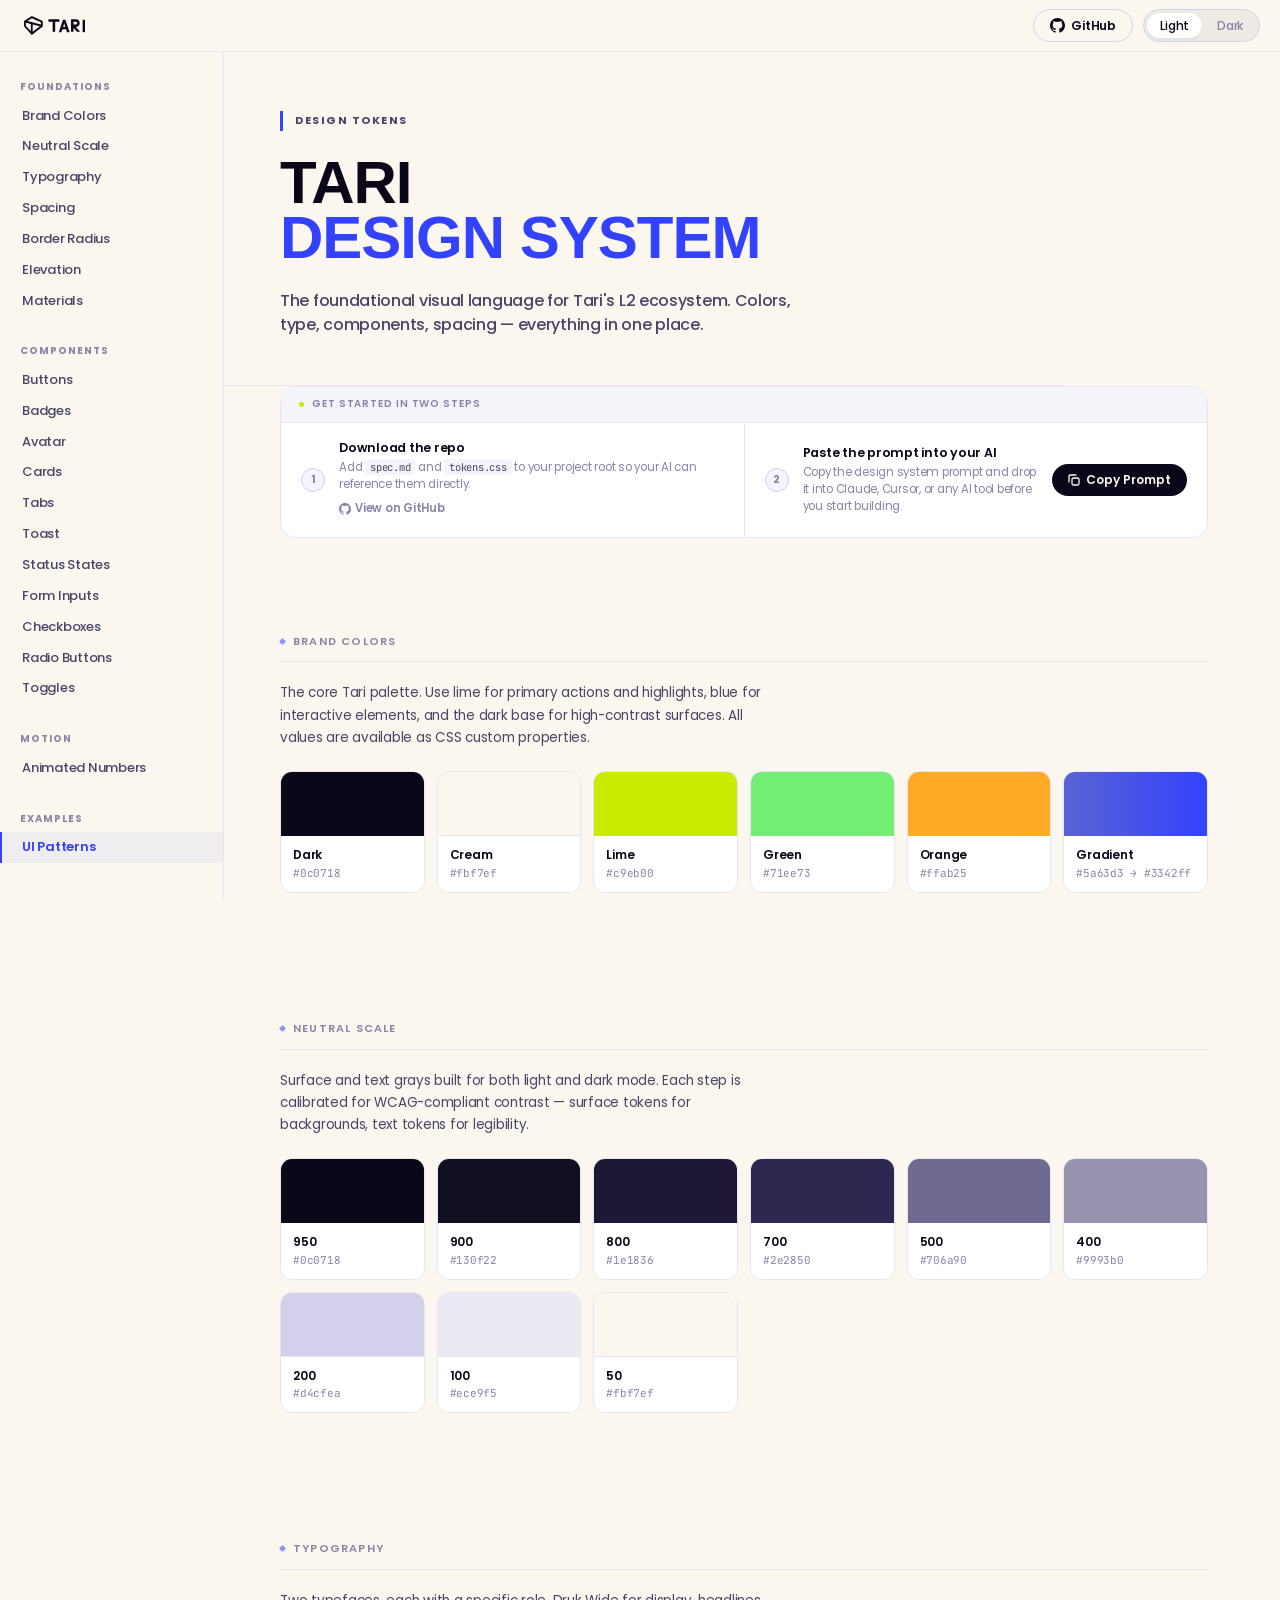
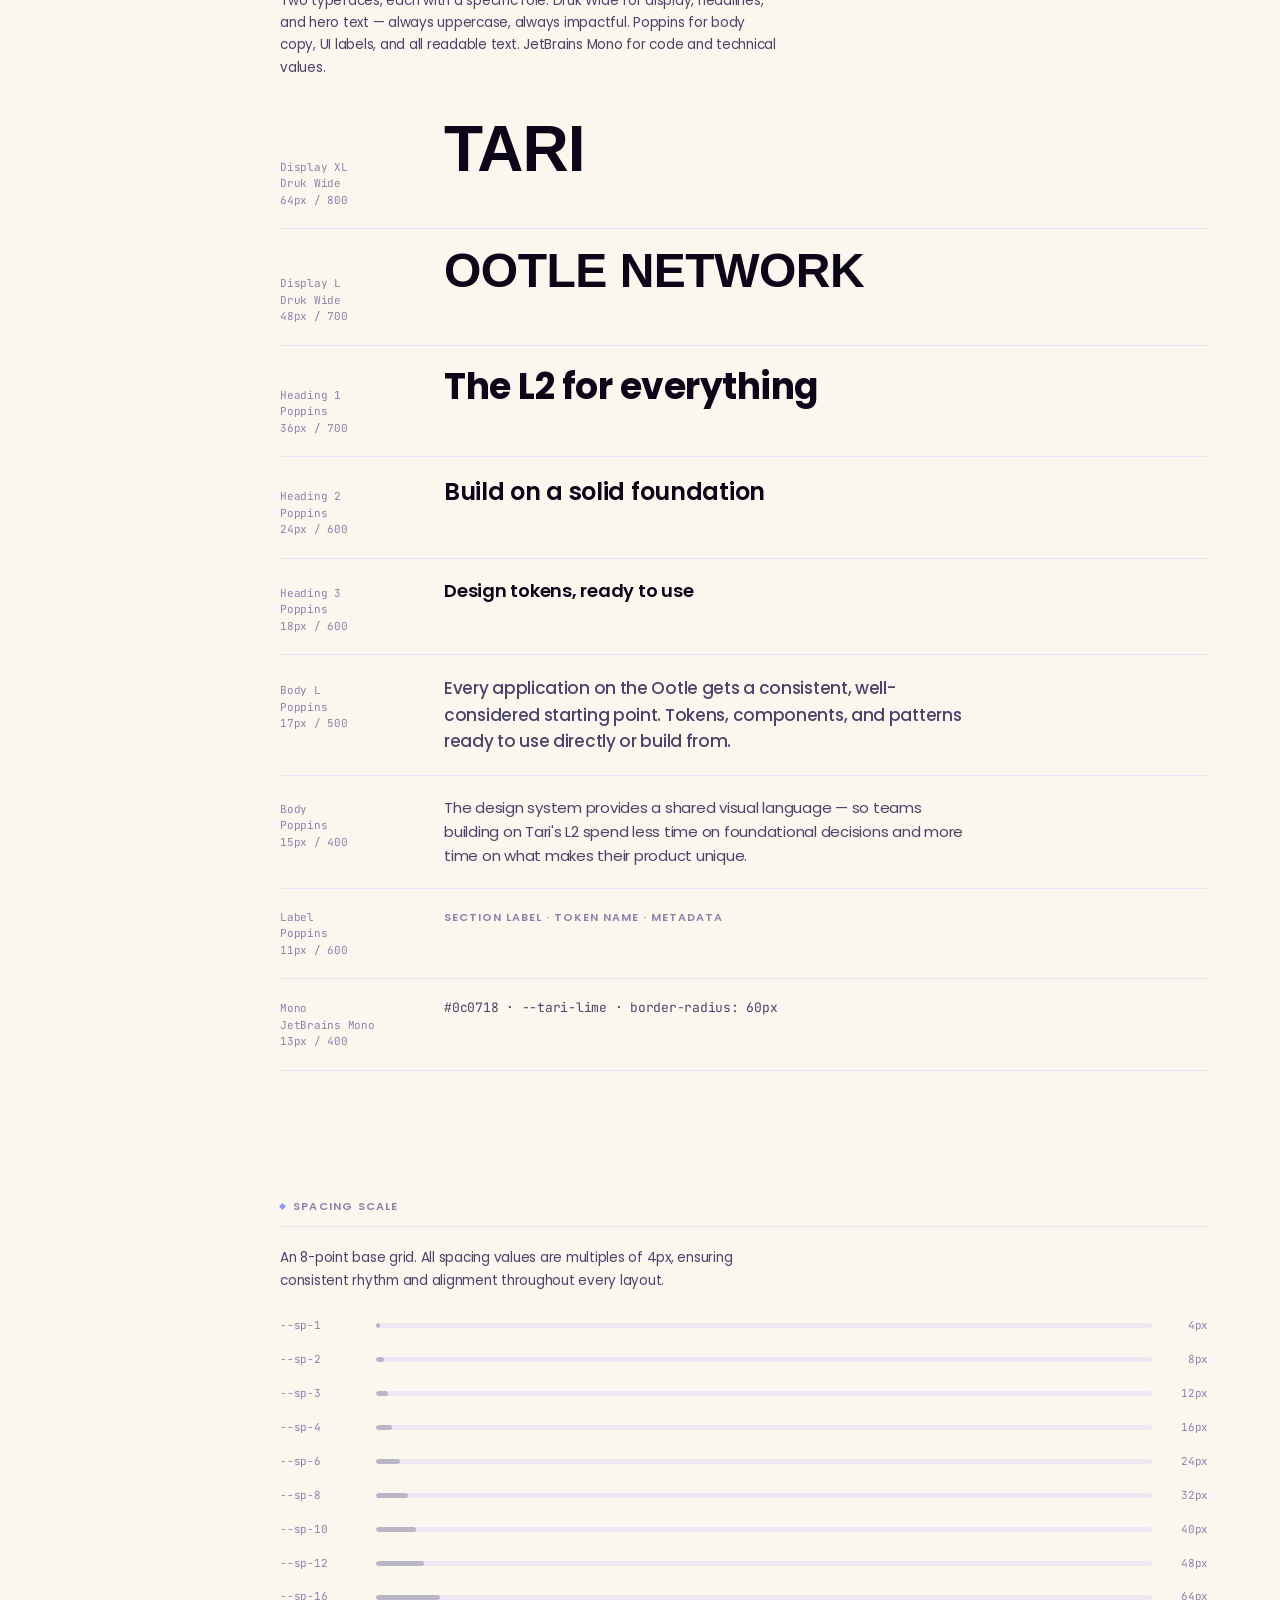
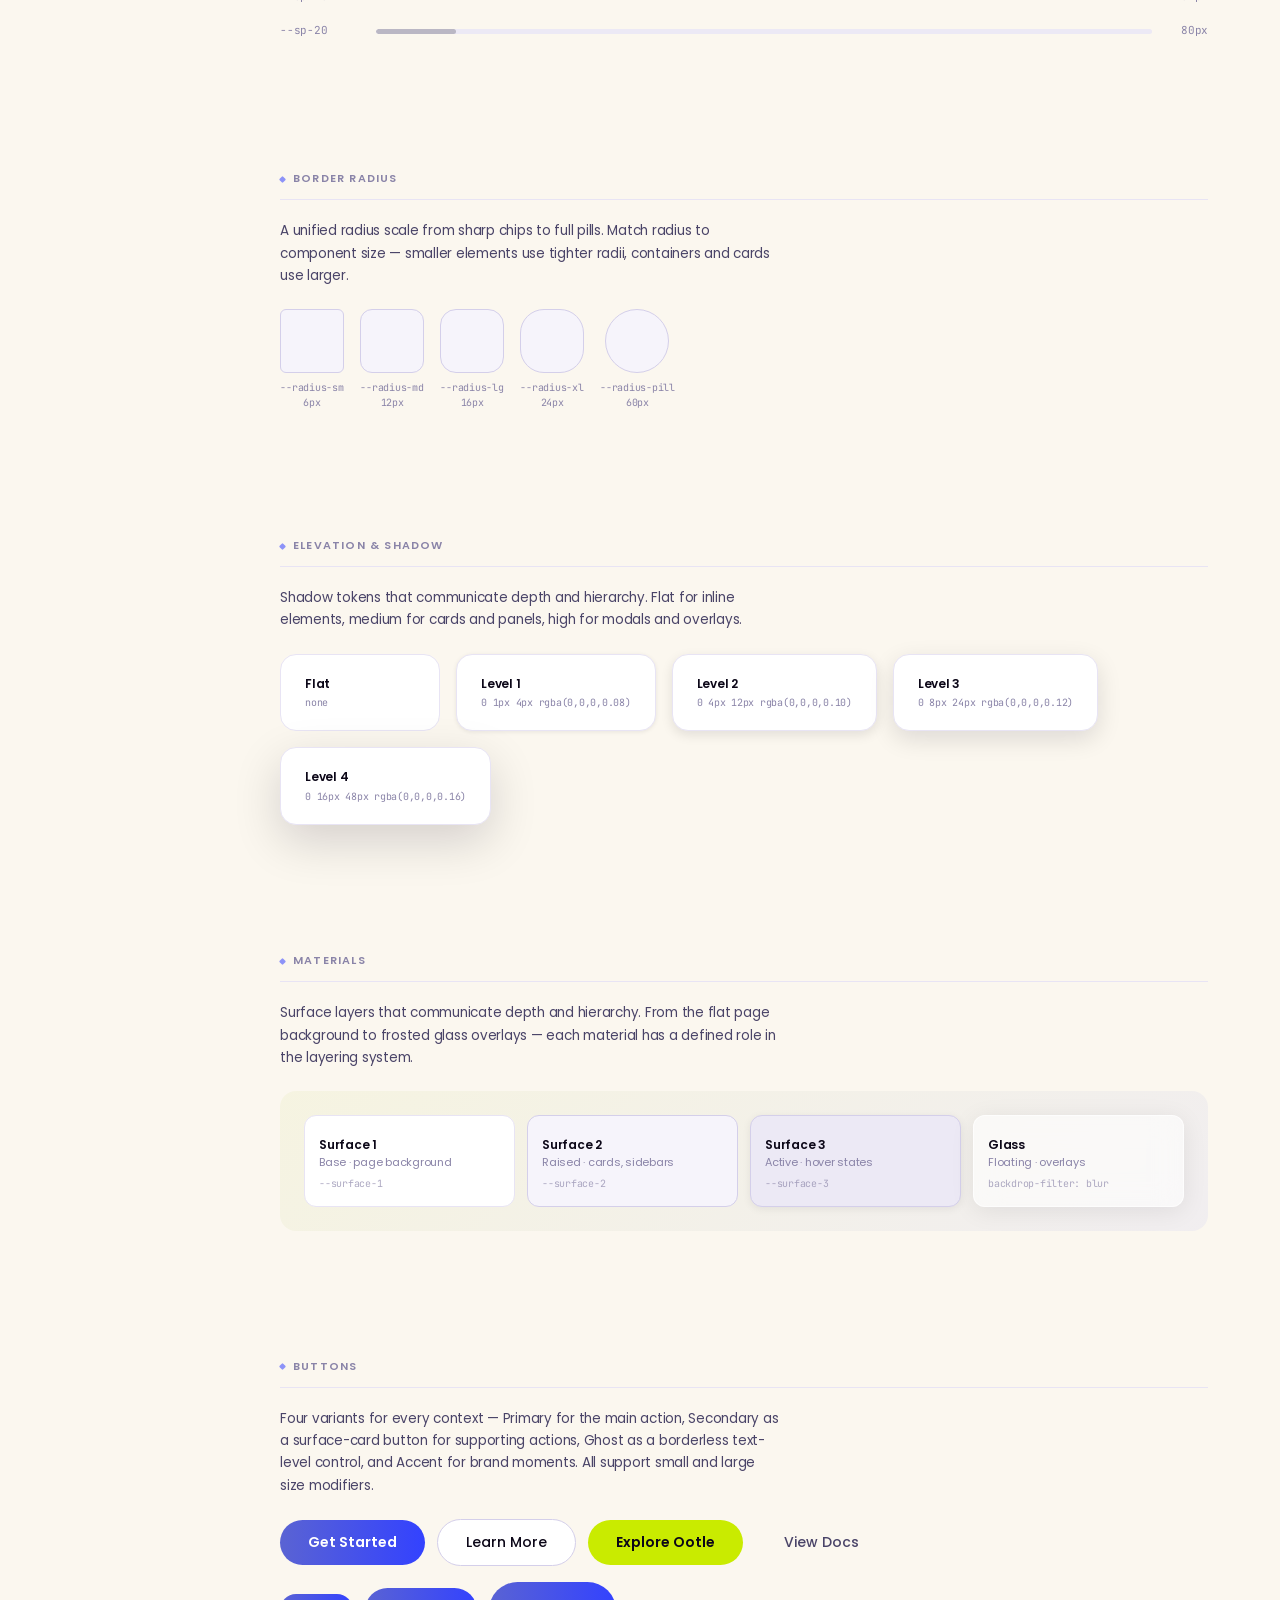
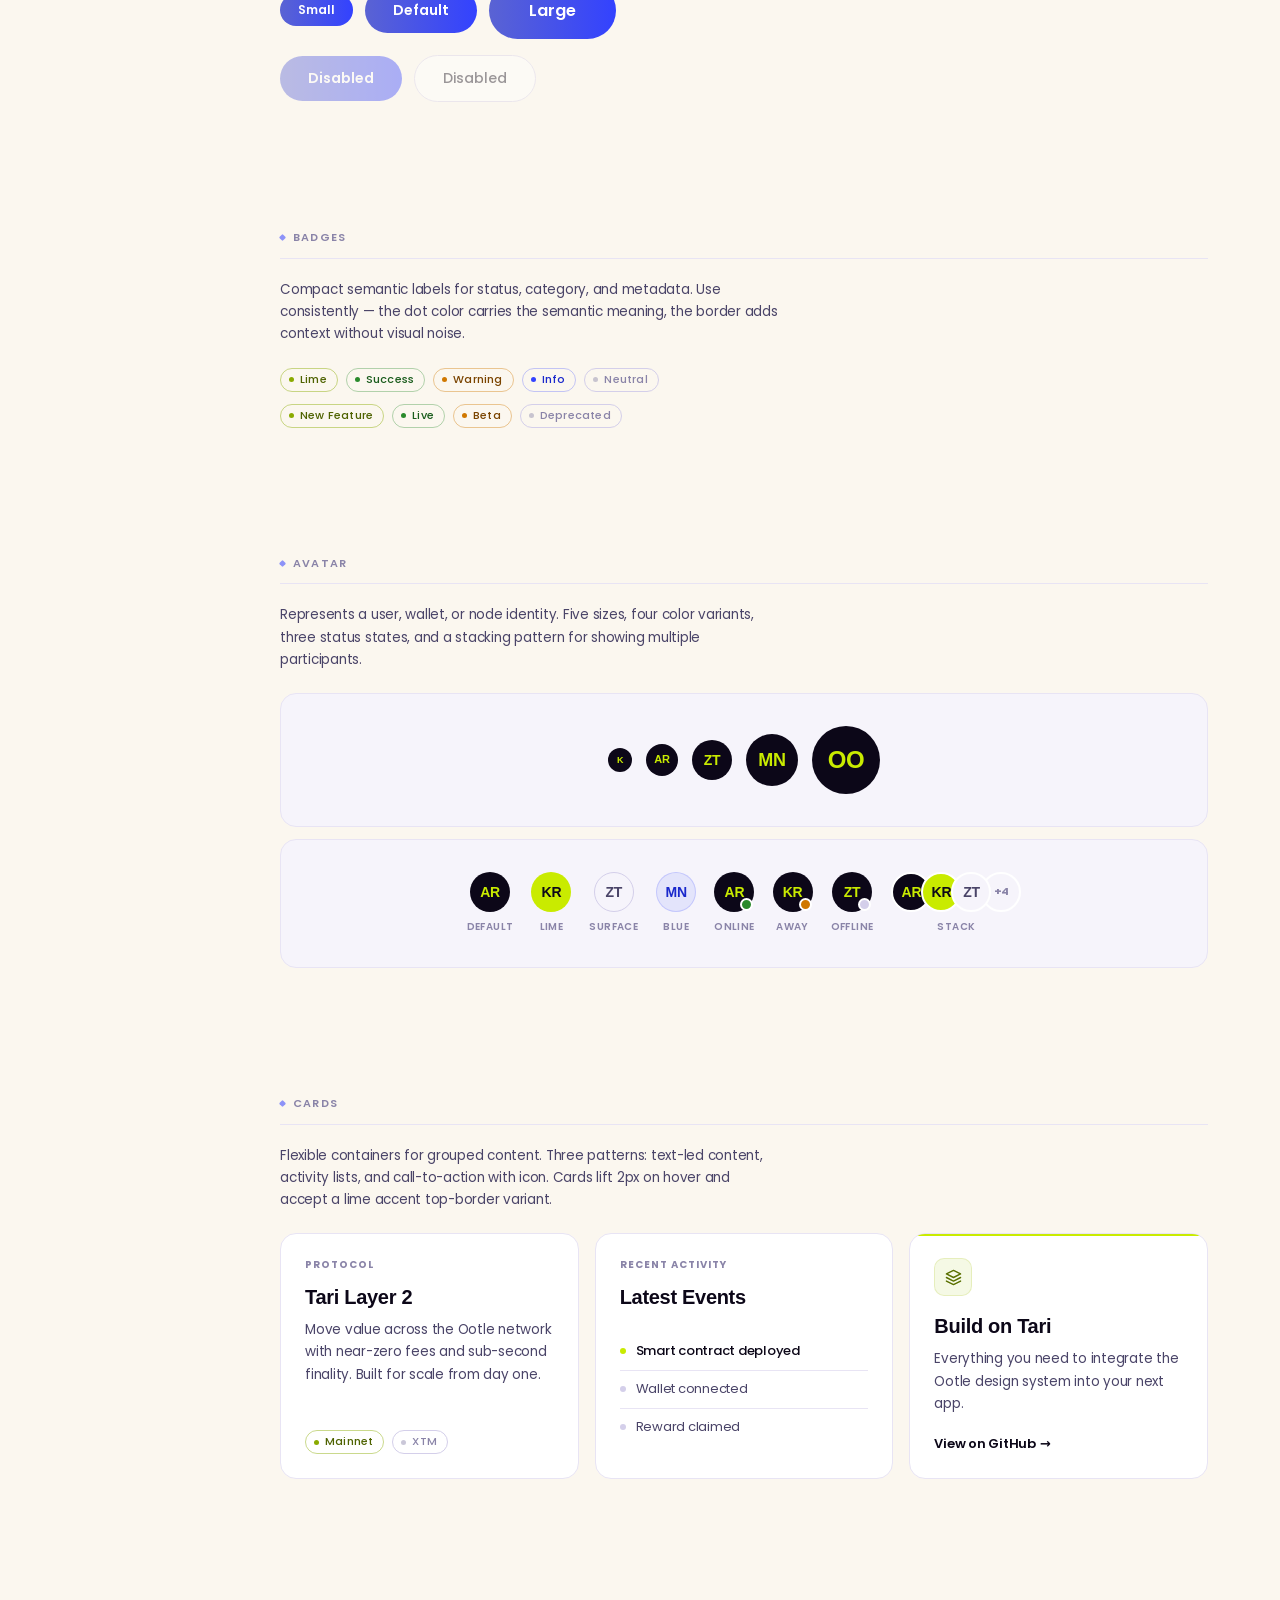
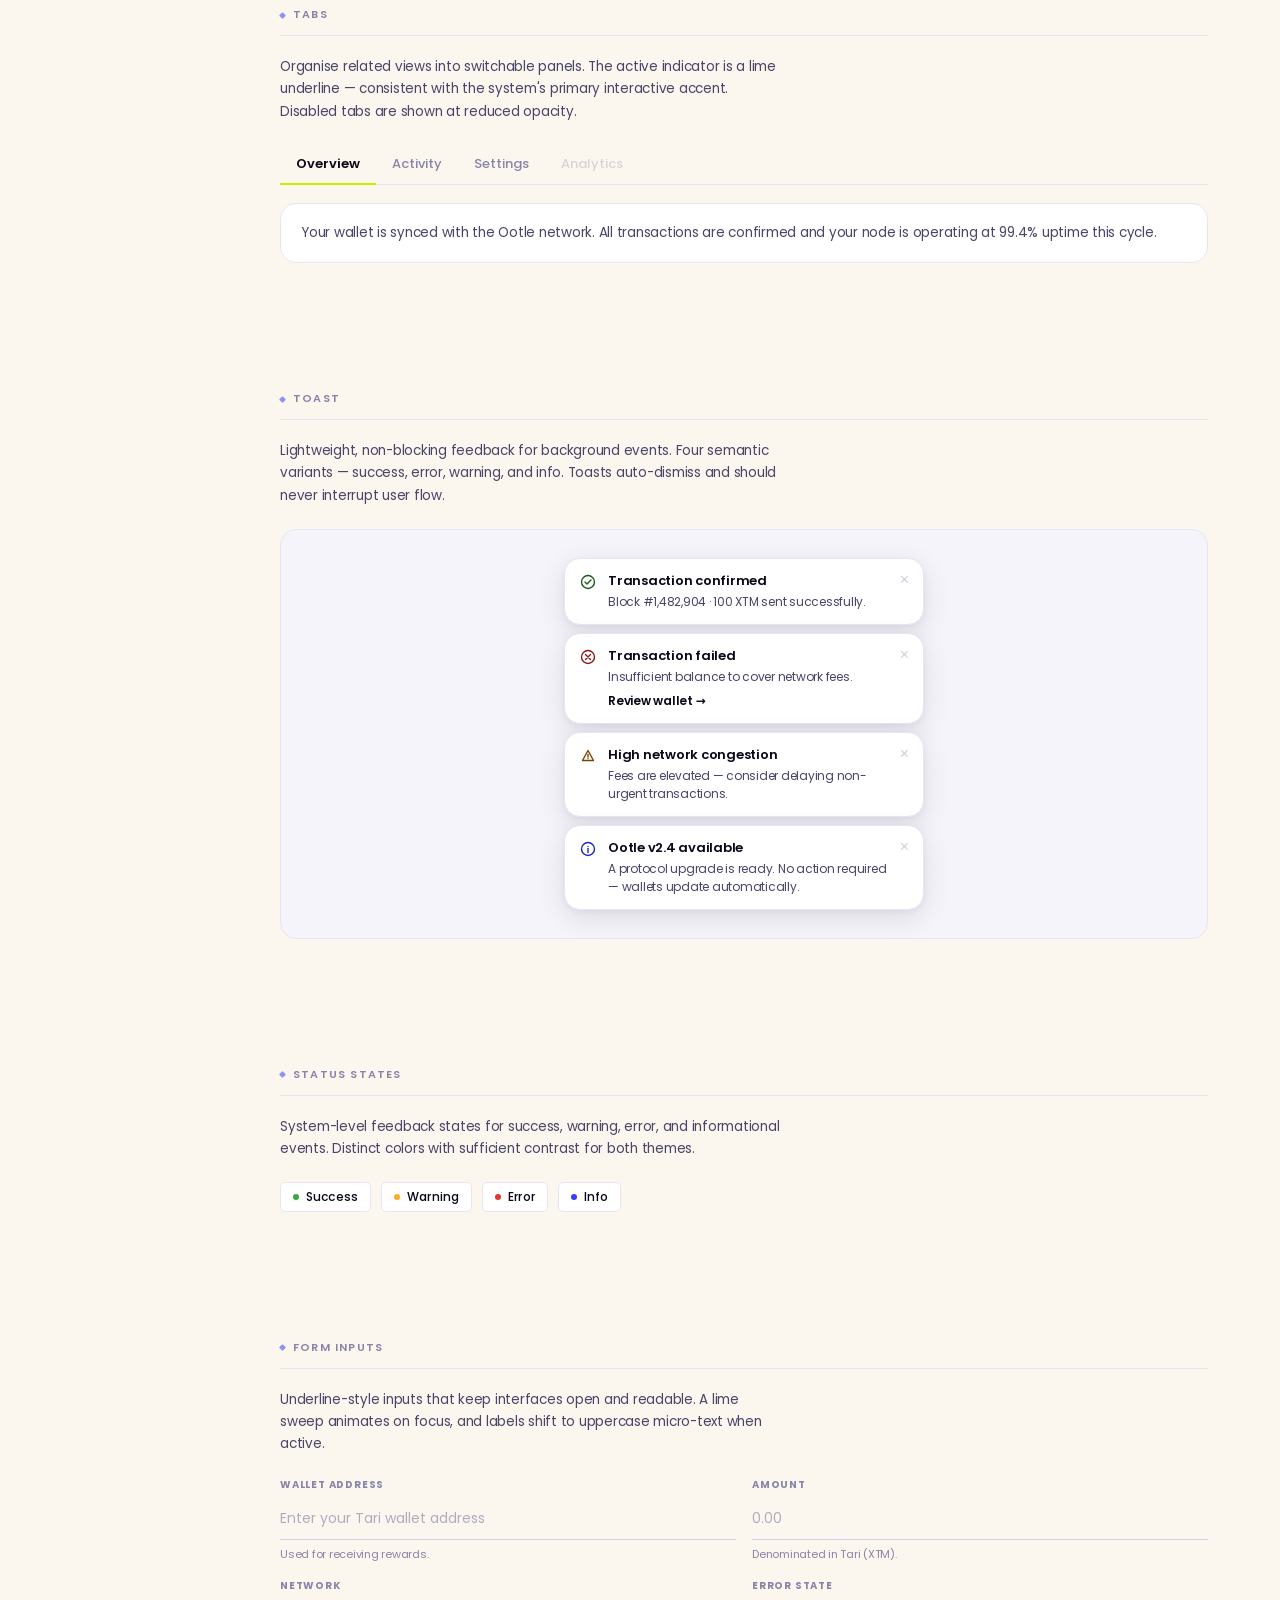
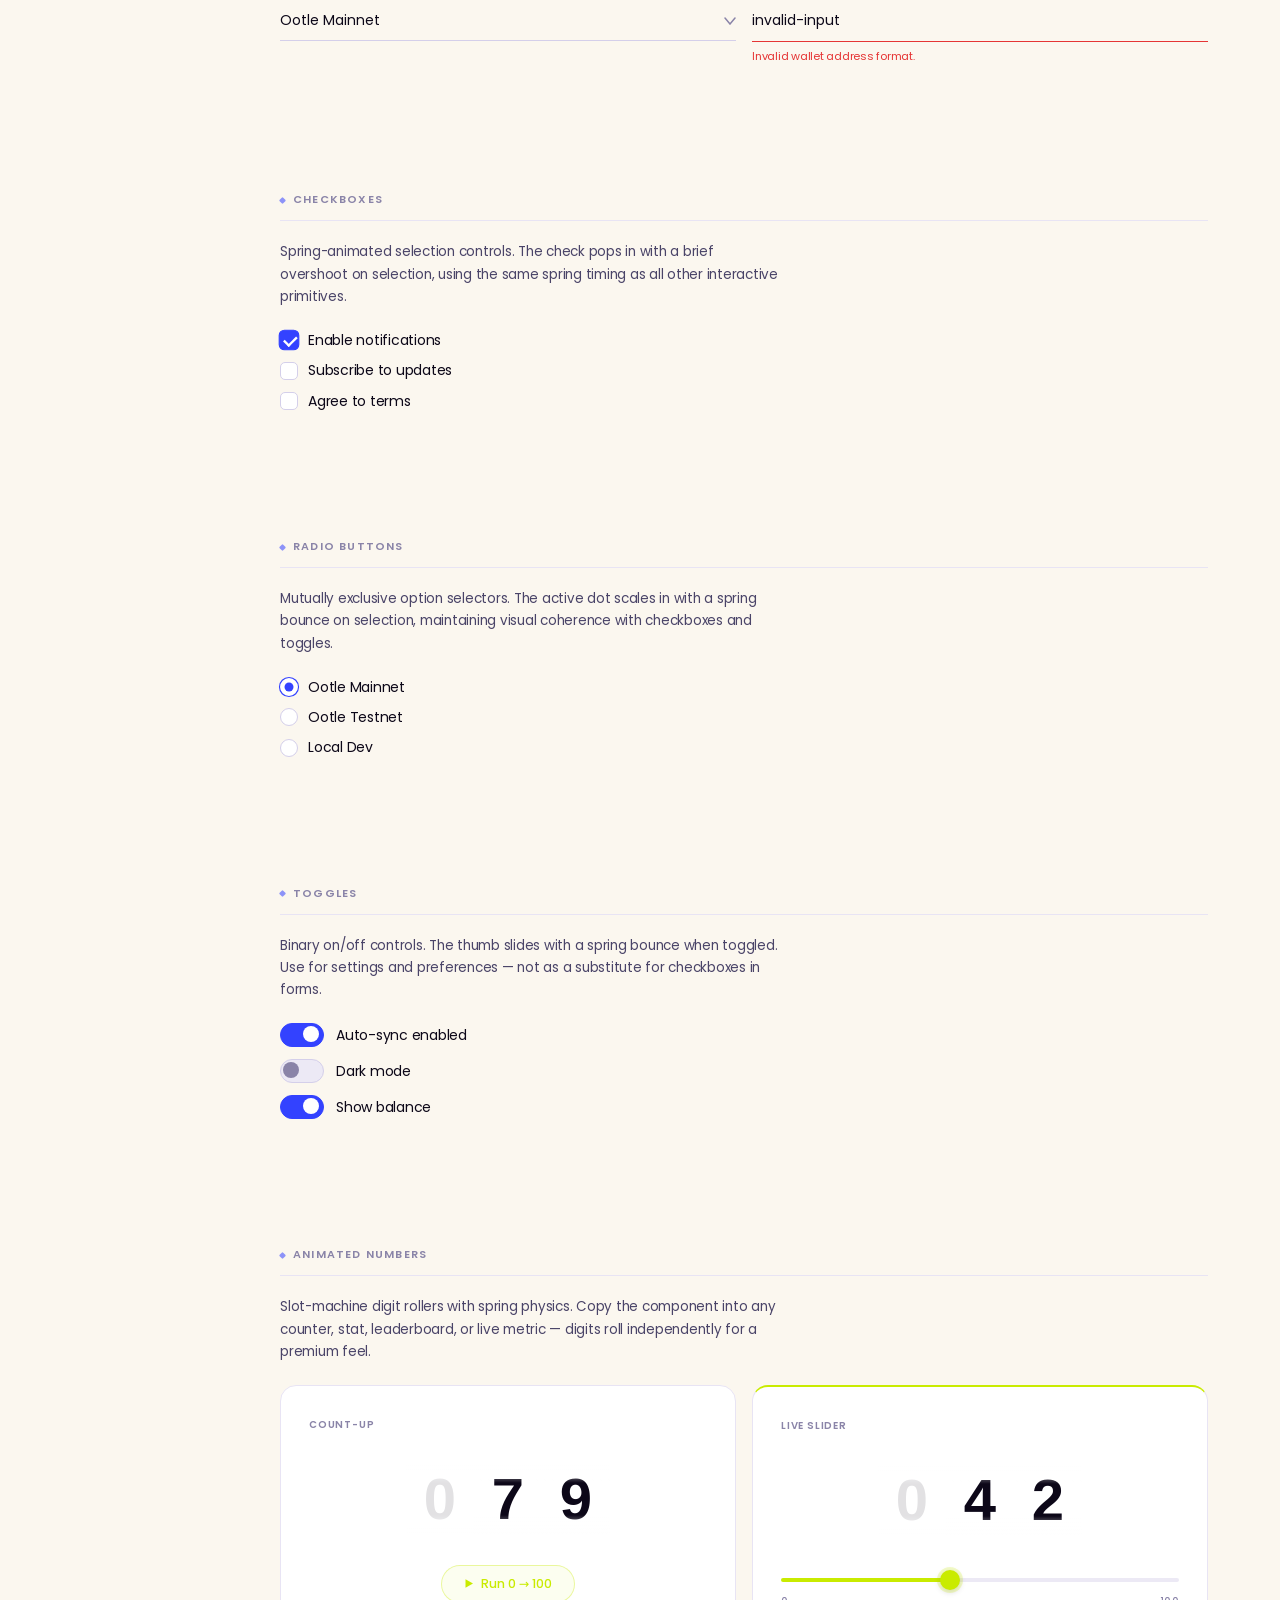
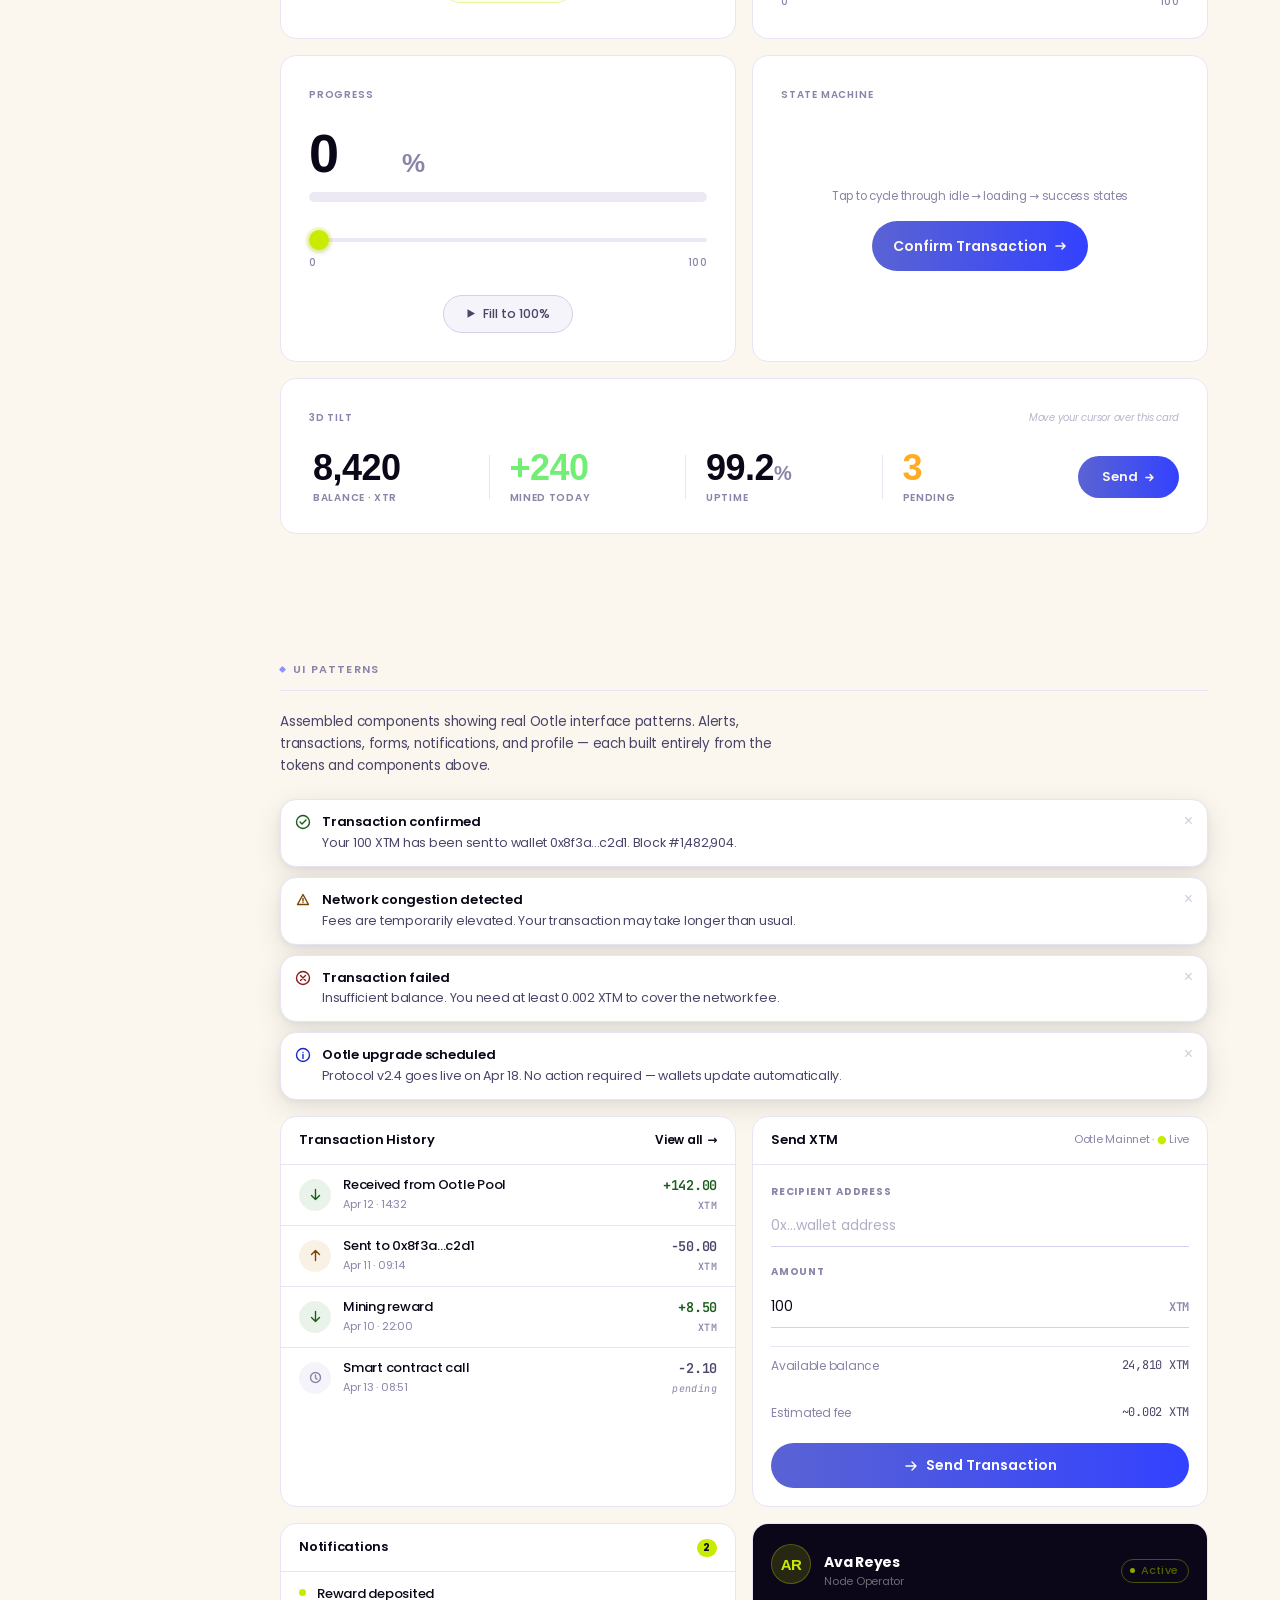
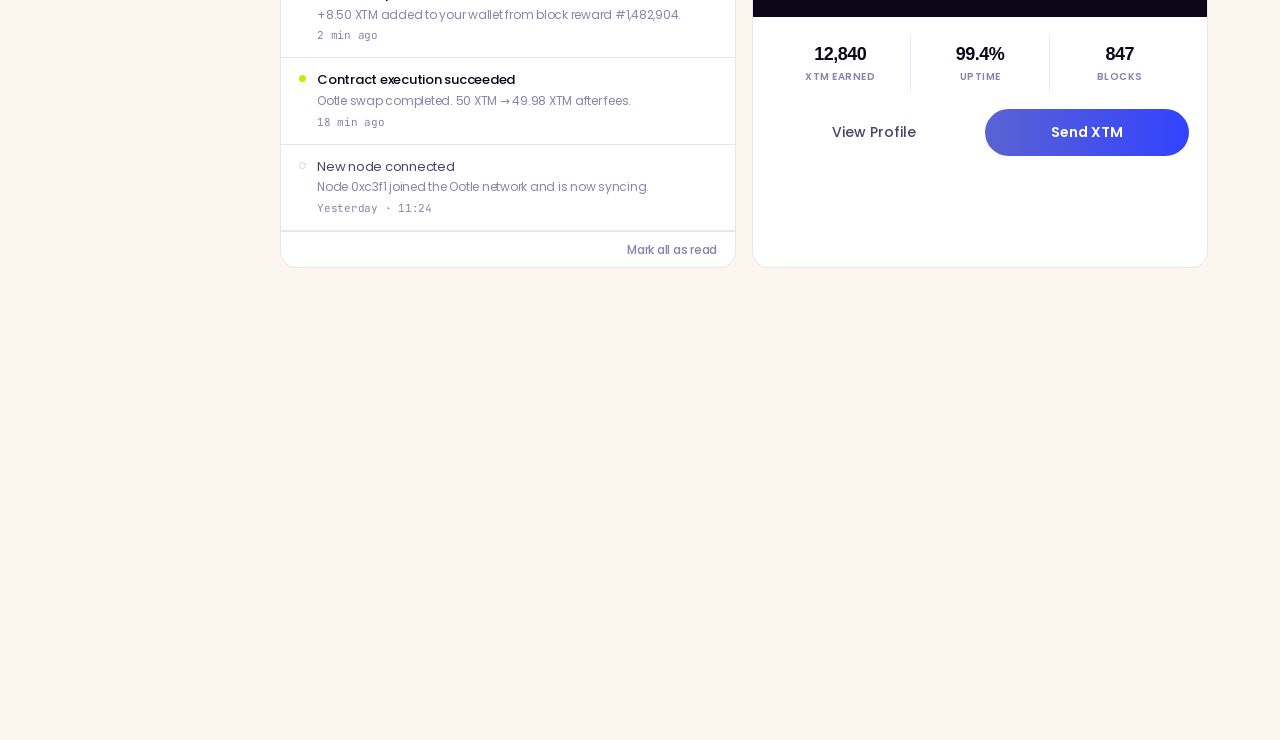
==== commit 8a94c68d: "Add GitHub repo link to topbar in both templates Made-with: Cursor" ====
--- a/Tari-Agentic-Design-Template-Light.html
+++ b/Tari-Agentic-Design-Template-Light.html
@@ -2063,6 +2063,10 @@
     </svg>
   </div>
   <div class="topbar-right">
+    <a href="https://github.com/Karim-tari/Tari-Design-System" class="topbar-gh-link" target="_blank" rel="noopener">
+      <svg width="15" height="15" viewBox="0 0 24 24" fill="currentColor" xmlns="http://www.w3.org/2000/svg"><path d="M12 0C5.37 0 0 5.37 0 12c0 5.3 3.438 9.8 8.205 11.385.6.113.82-.258.82-.577 0-.285-.01-1.04-.015-2.04-3.338.724-4.042-1.61-4.042-1.61-.546-1.385-1.333-1.754-1.333-1.754-1.089-.745.083-.729.083-.729 1.205.084 1.839 1.237 1.839 1.237 1.07 1.834 2.807 1.304 3.492.997.108-.775.418-1.305.762-1.604-2.665-.305-5.467-1.334-5.467-5.931 0-1.311.469-2.381 1.236-3.221-.124-.303-.535-1.524.117-3.176 0 0 1.008-.322 3.301 1.23A11.509 11.509 0 0 1 12 5.803c1.02.005 2.047.138 3.006.404 2.291-1.552 3.297-1.23 3.297-1.23.653 1.653.242 2.874.118 3.176.77.84 1.235 1.911 1.235 3.221 0 4.609-2.807 5.624-5.479 5.921.43.372.823 1.102.823 2.222 0 1.606-.015 2.896-.015 3.286 0 .322.216.694.825.576C20.565 21.795 24 17.295 24 12c0-6.63-5.37-12-12-12z"/></svg>
+      GitHub
+    </a>
     <div class="theme-toggle">
       <span class="theme-toggle-opt active">Light</span>
       <a href="Tari-Agentic-Design-Template-Dark.html" class="theme-toggle-opt">Dark</a>
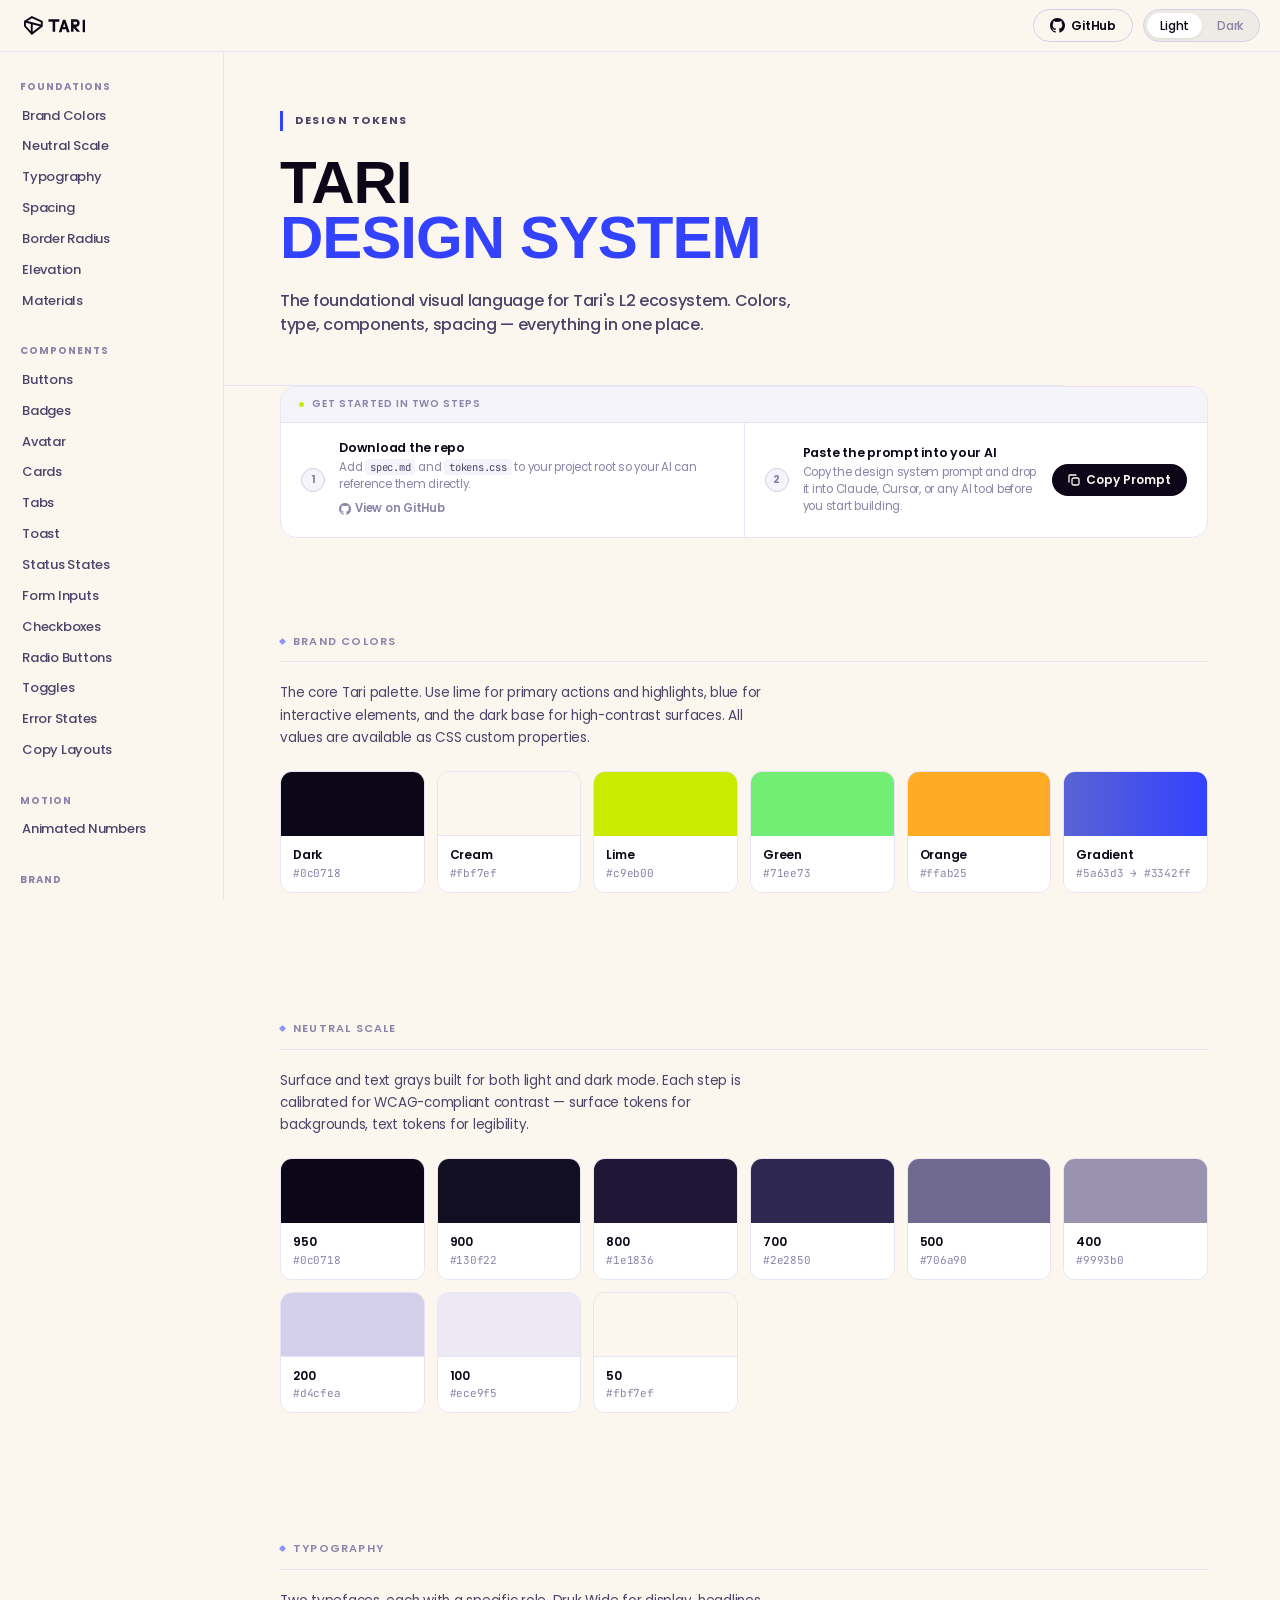
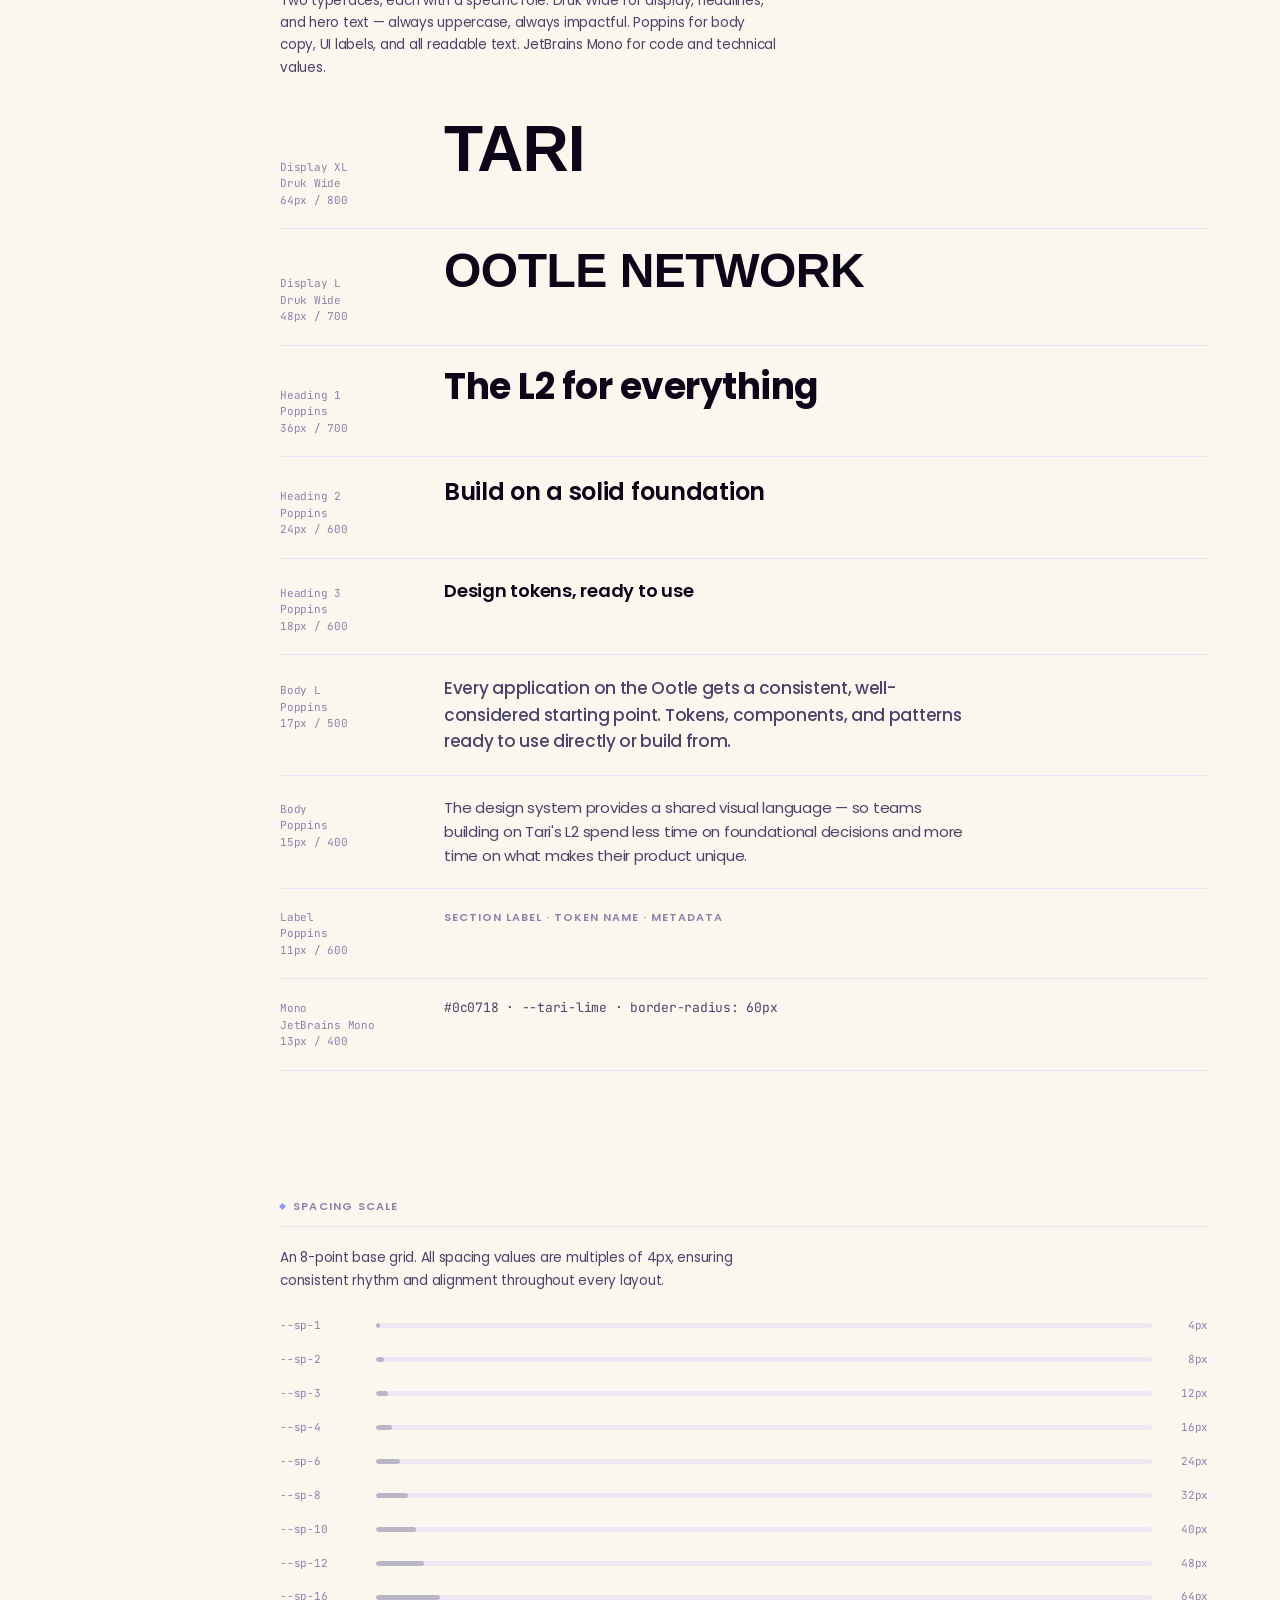
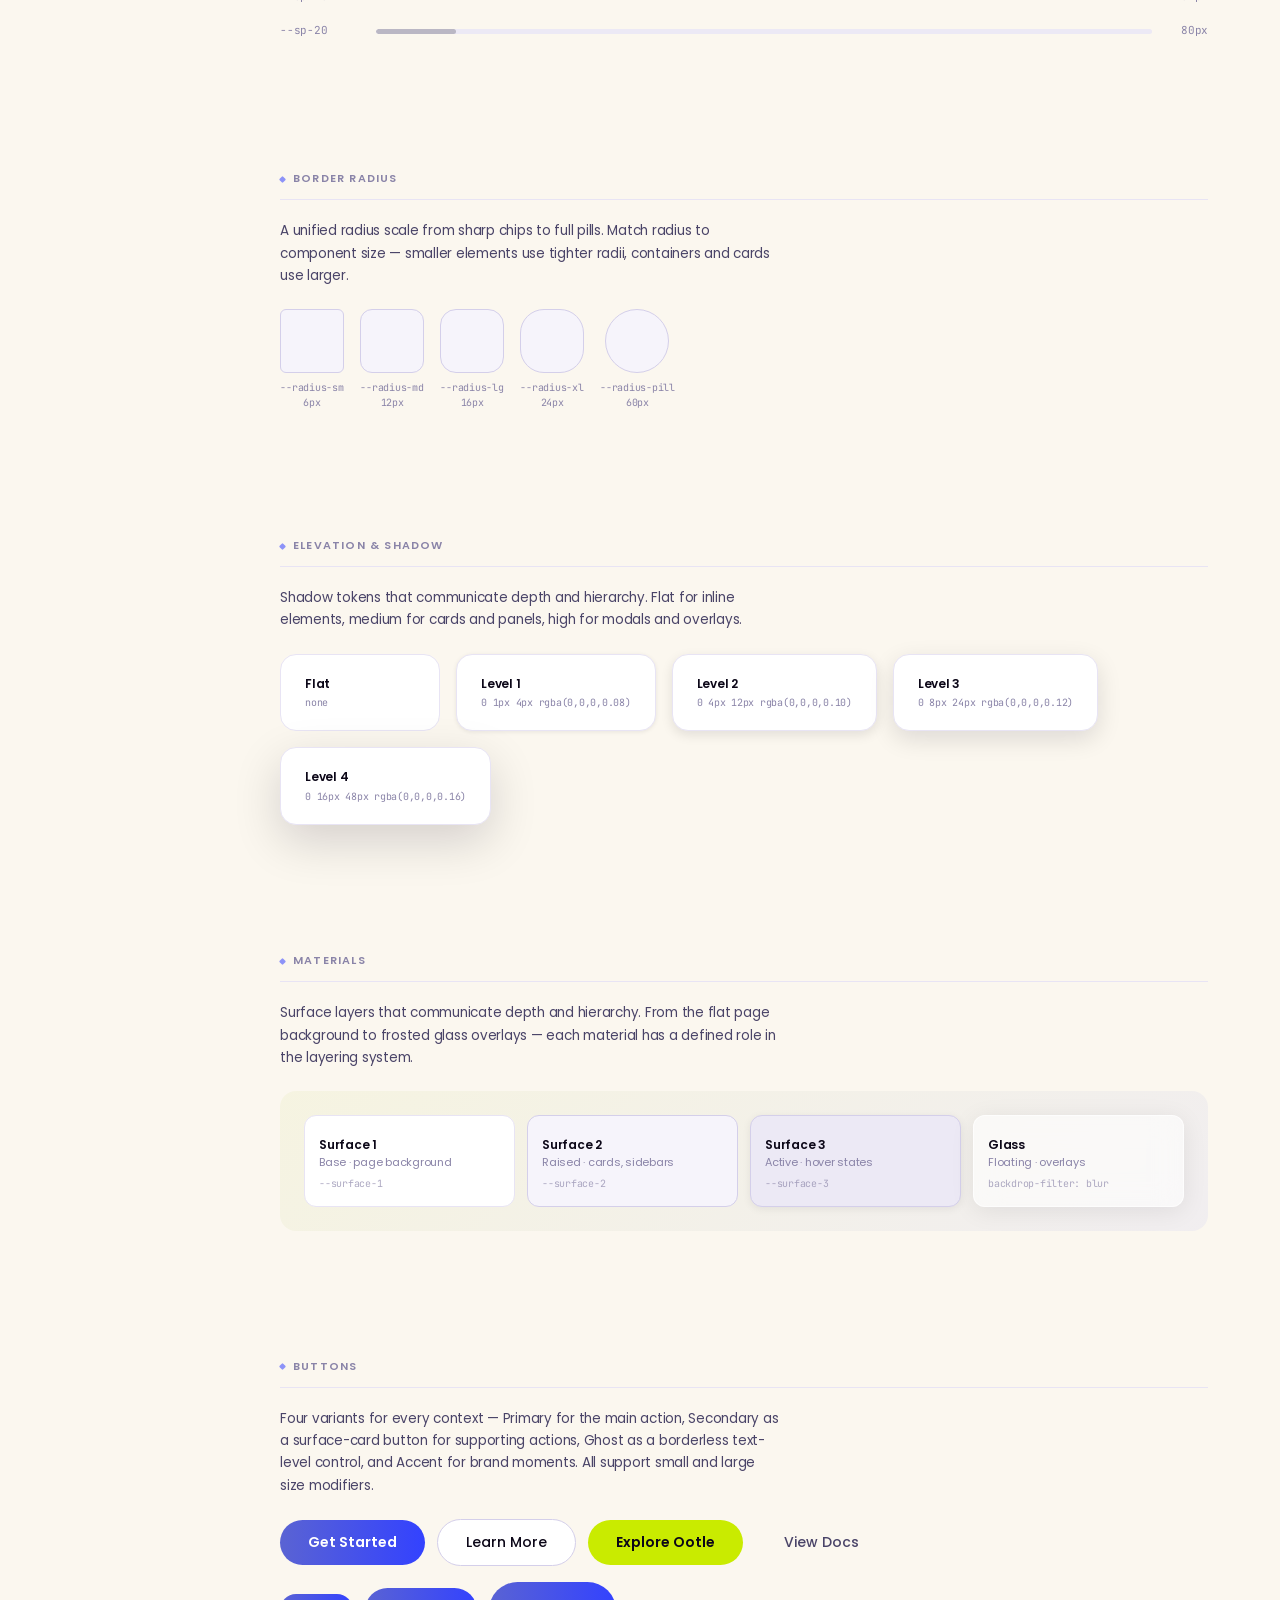
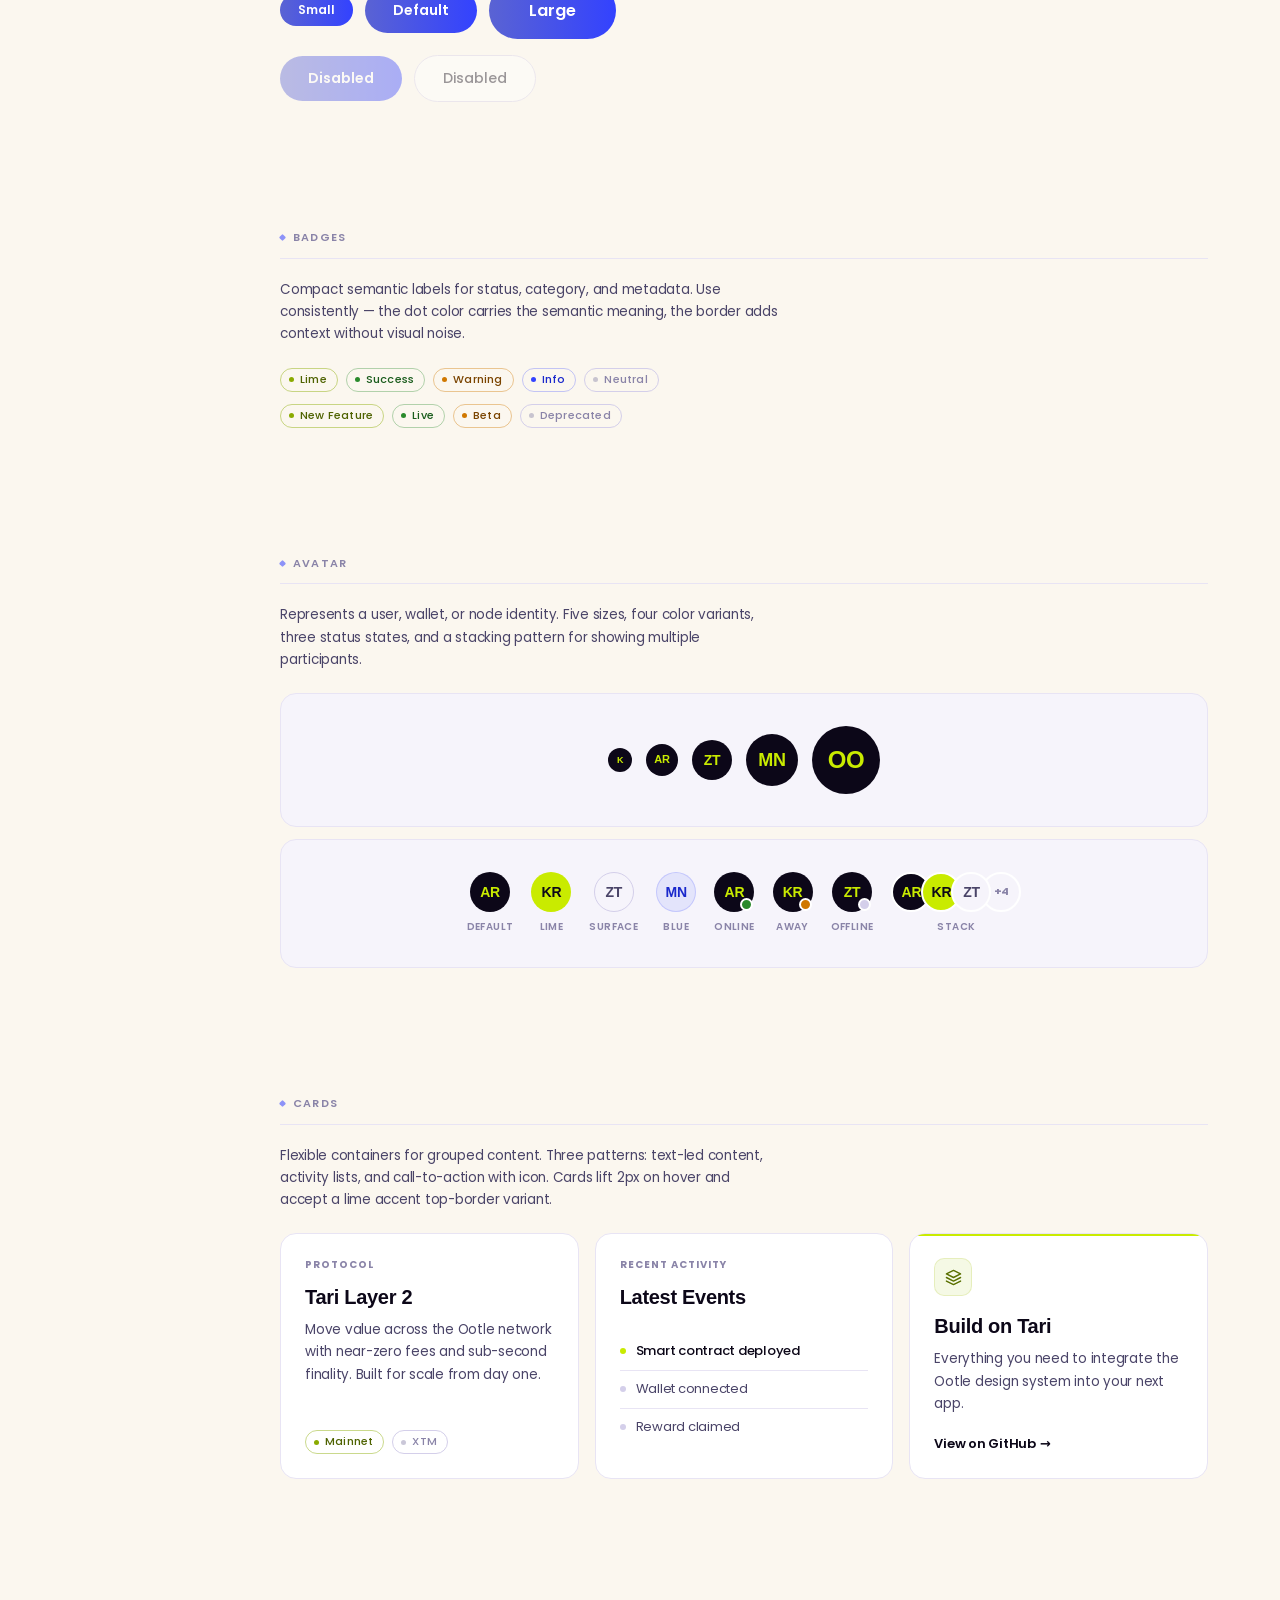
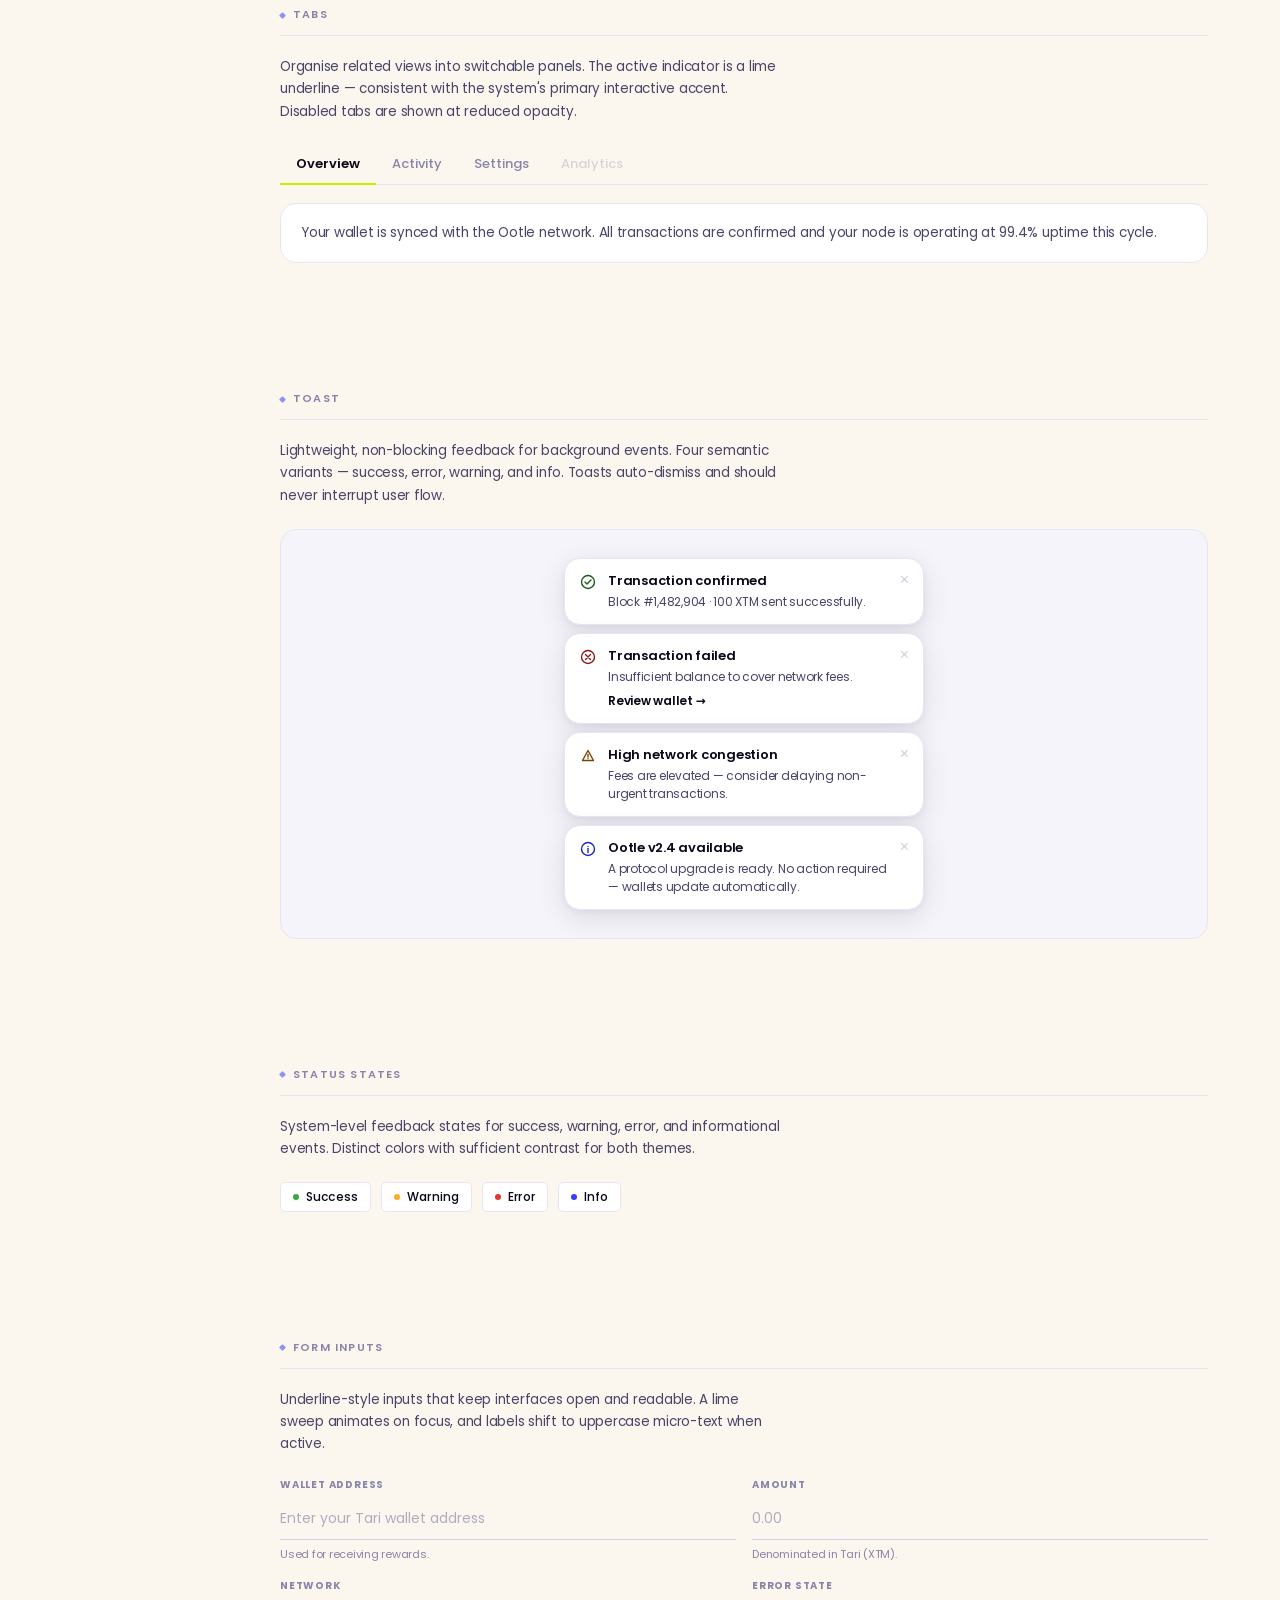
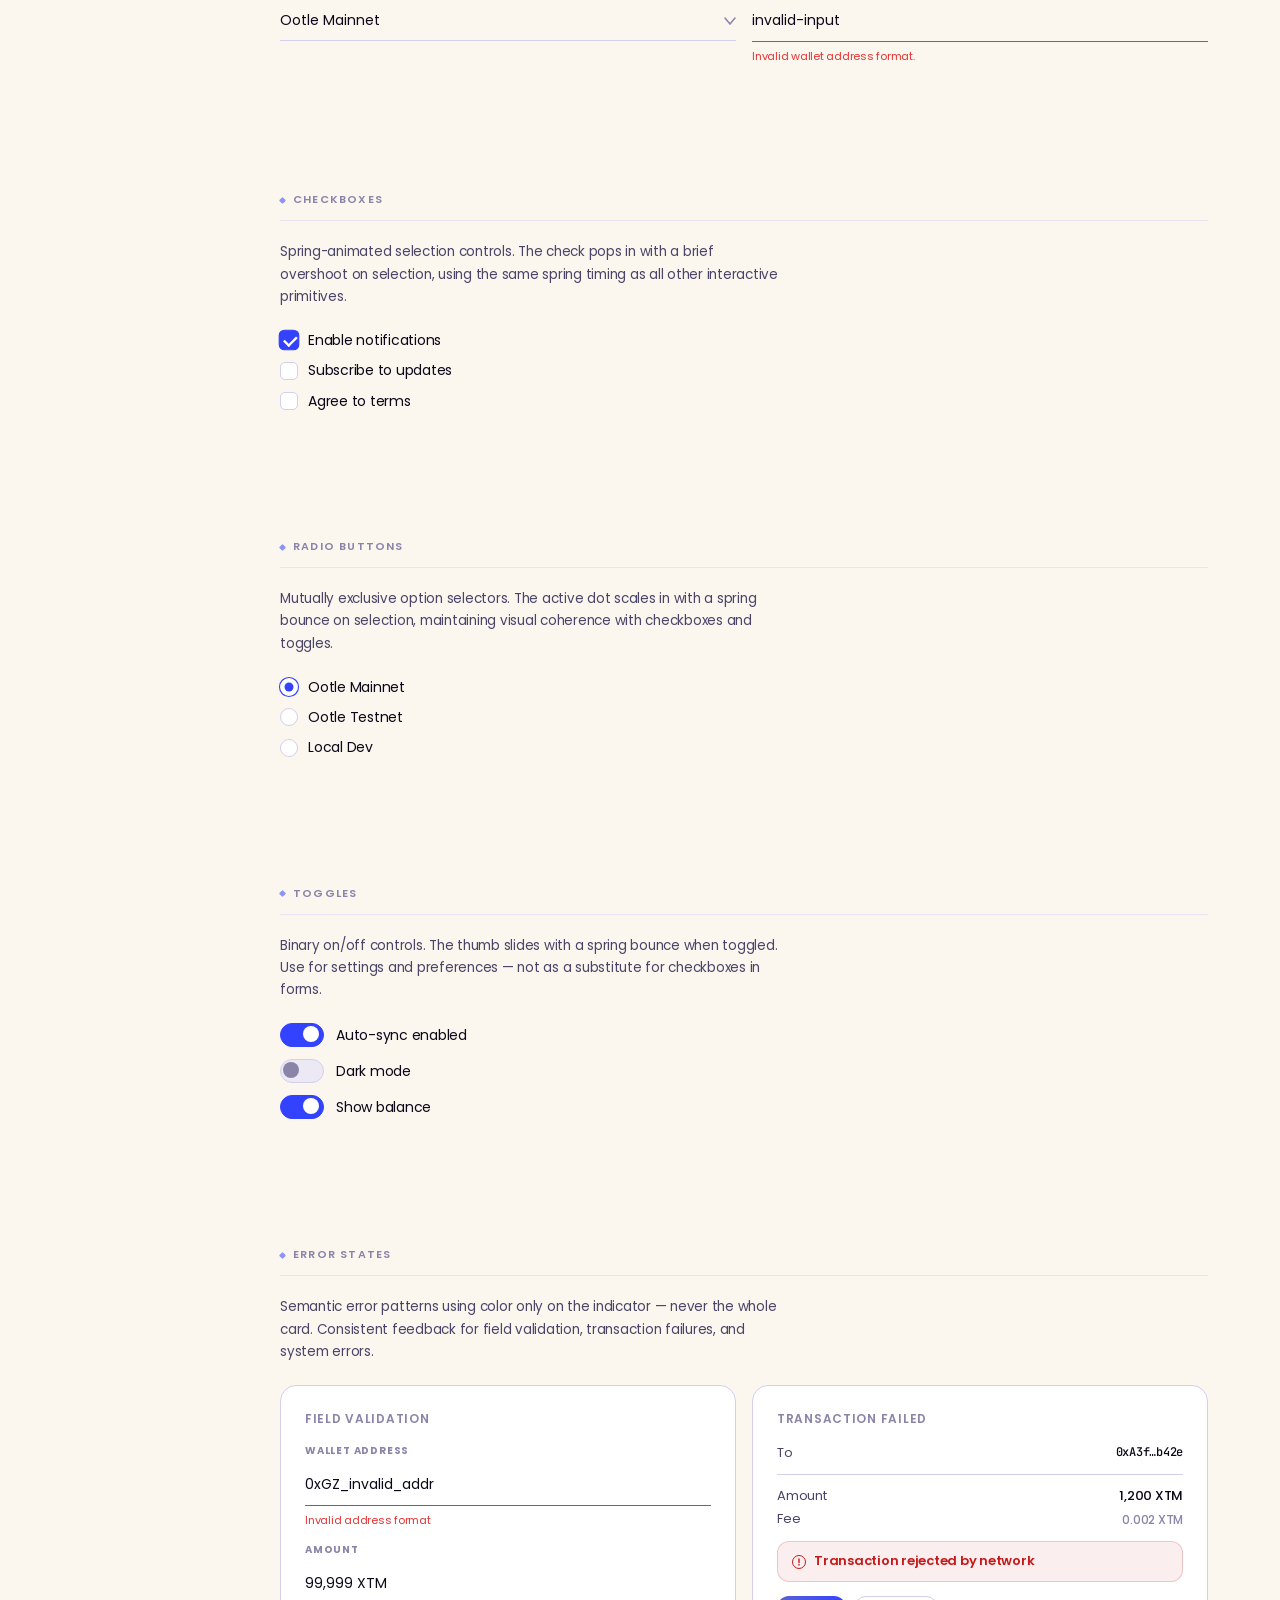
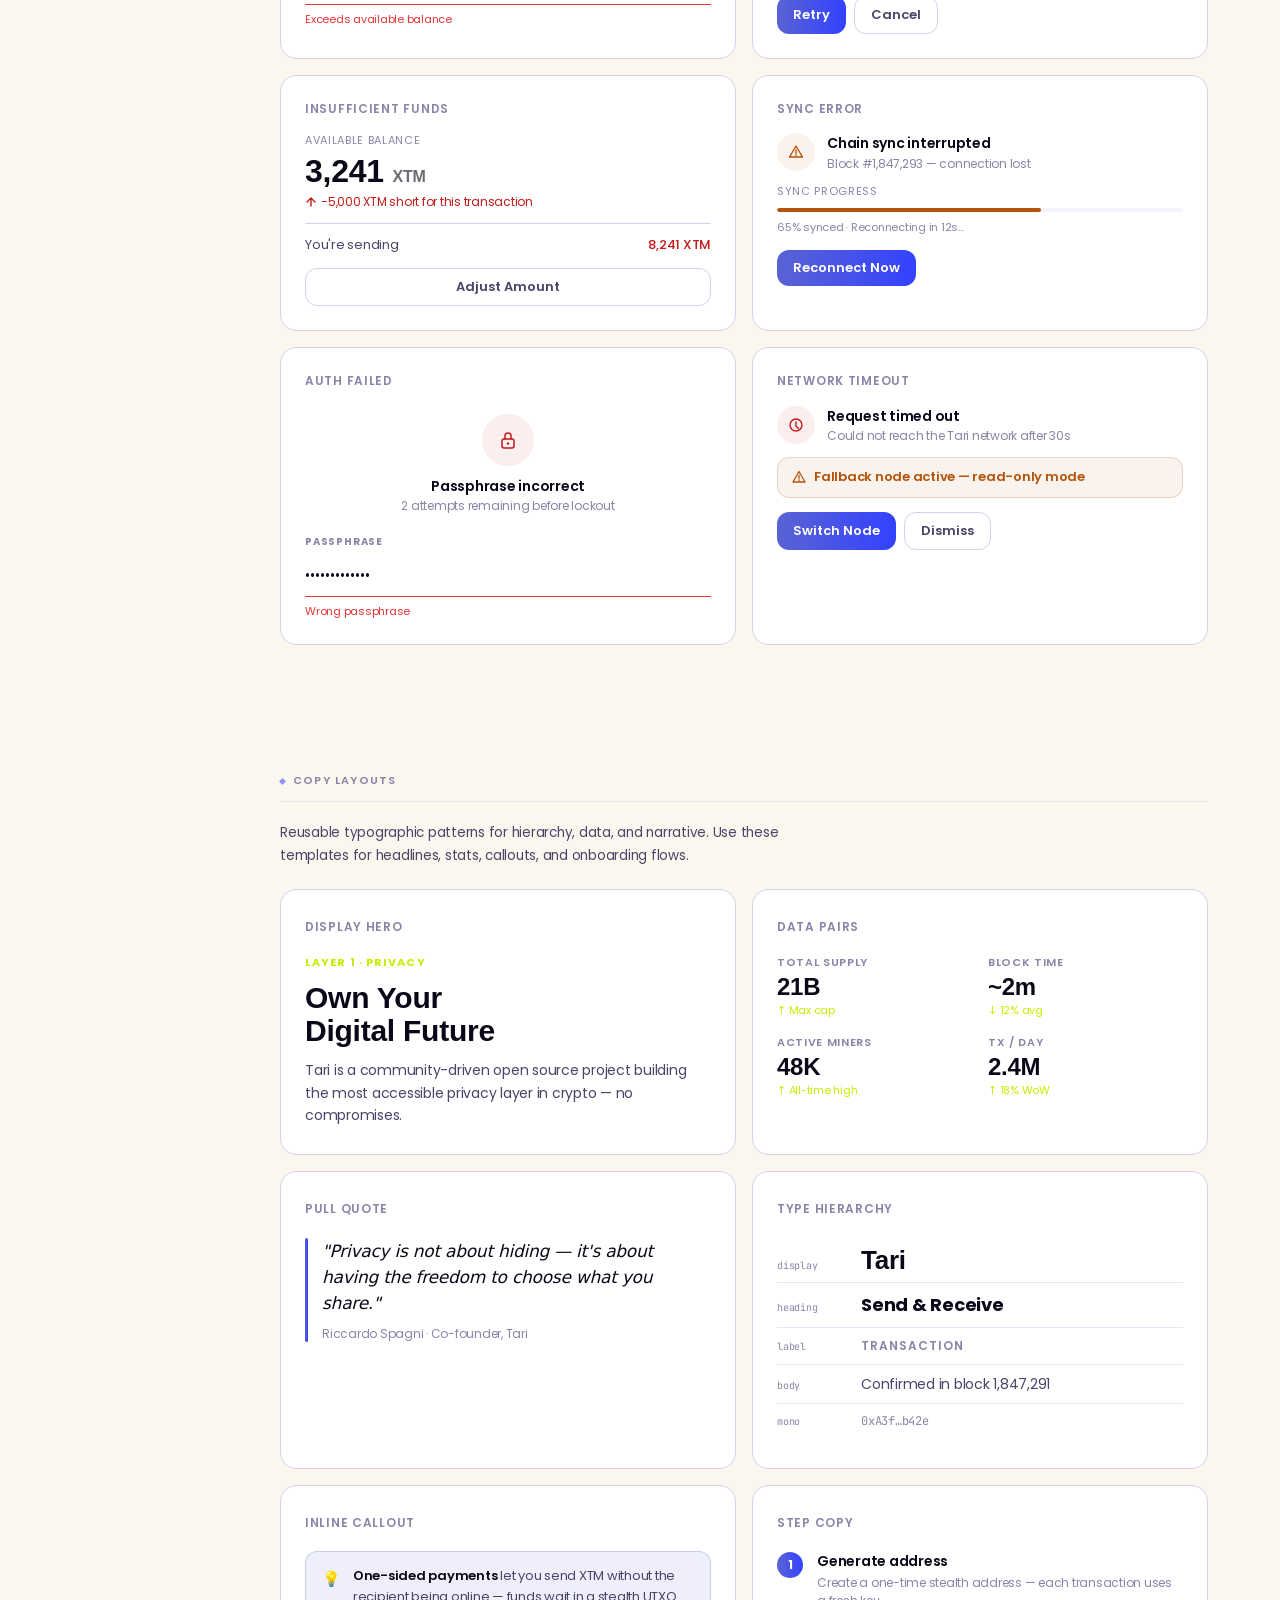
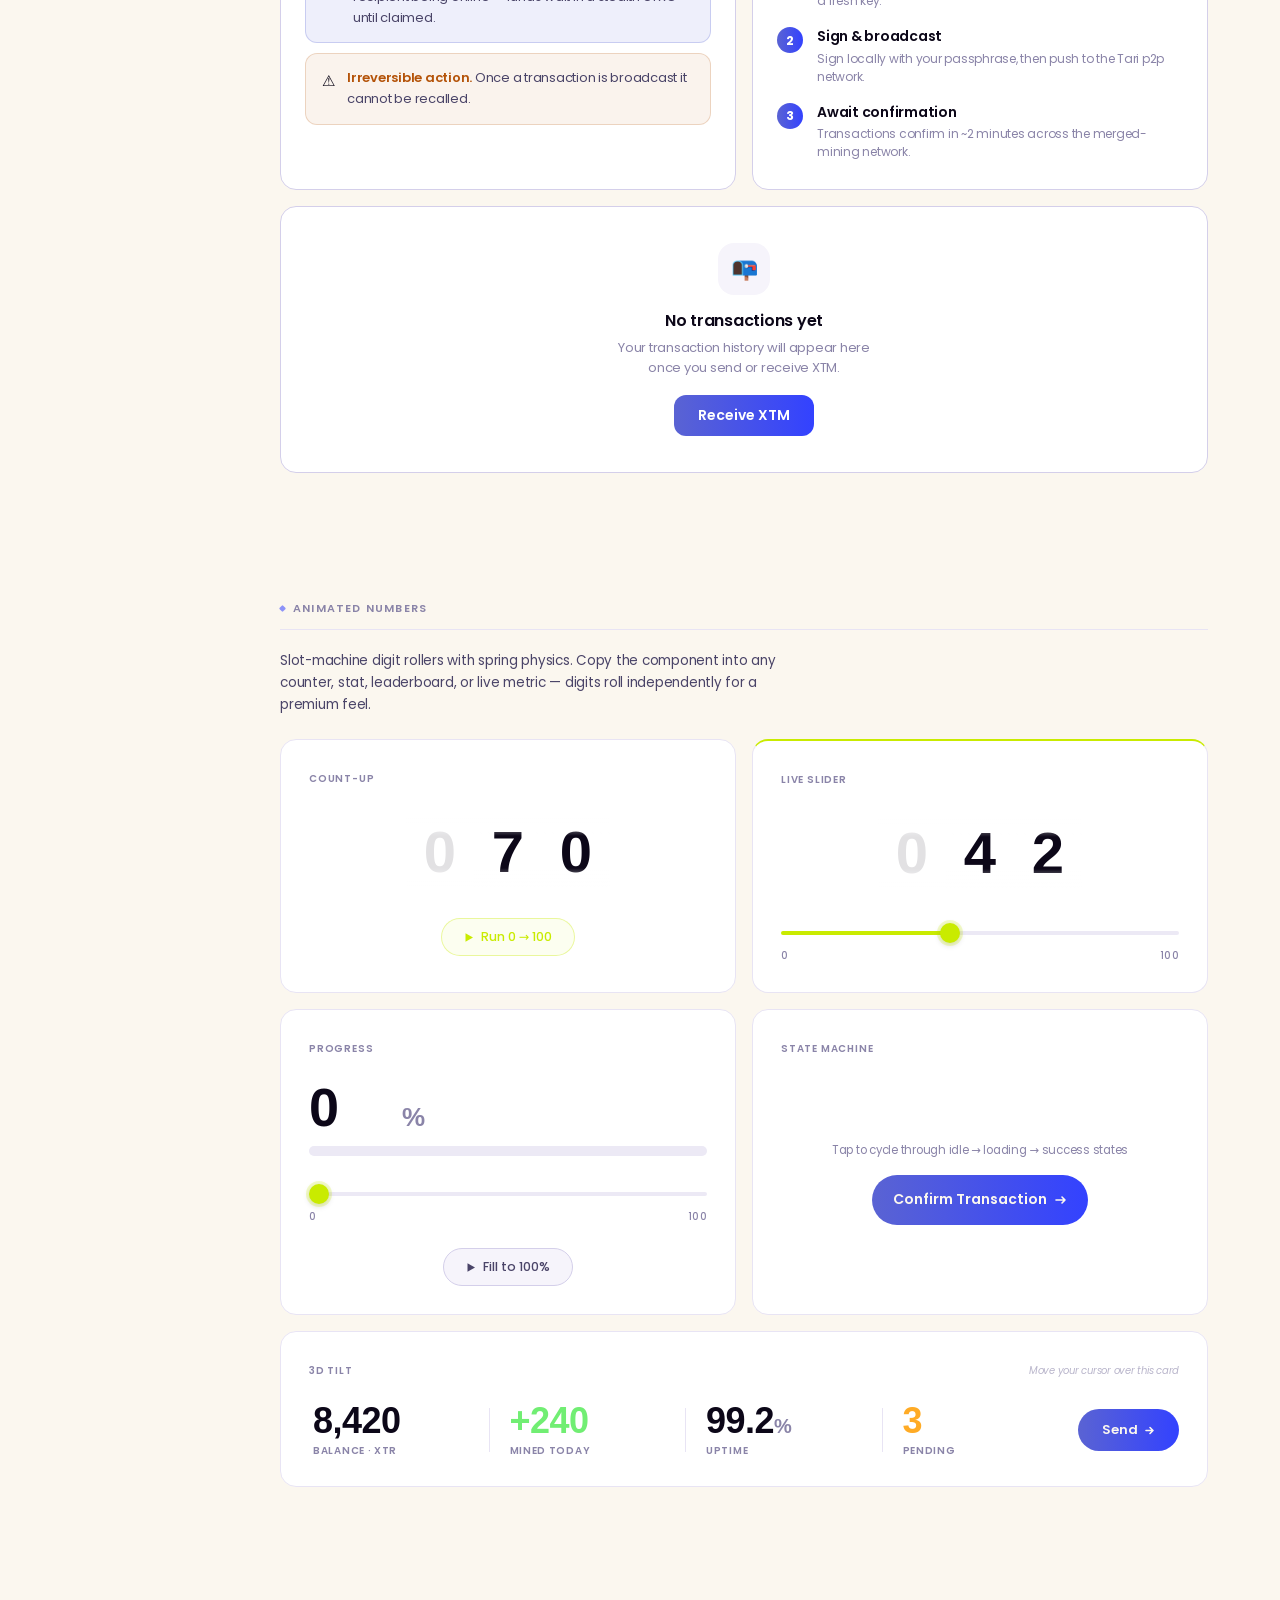
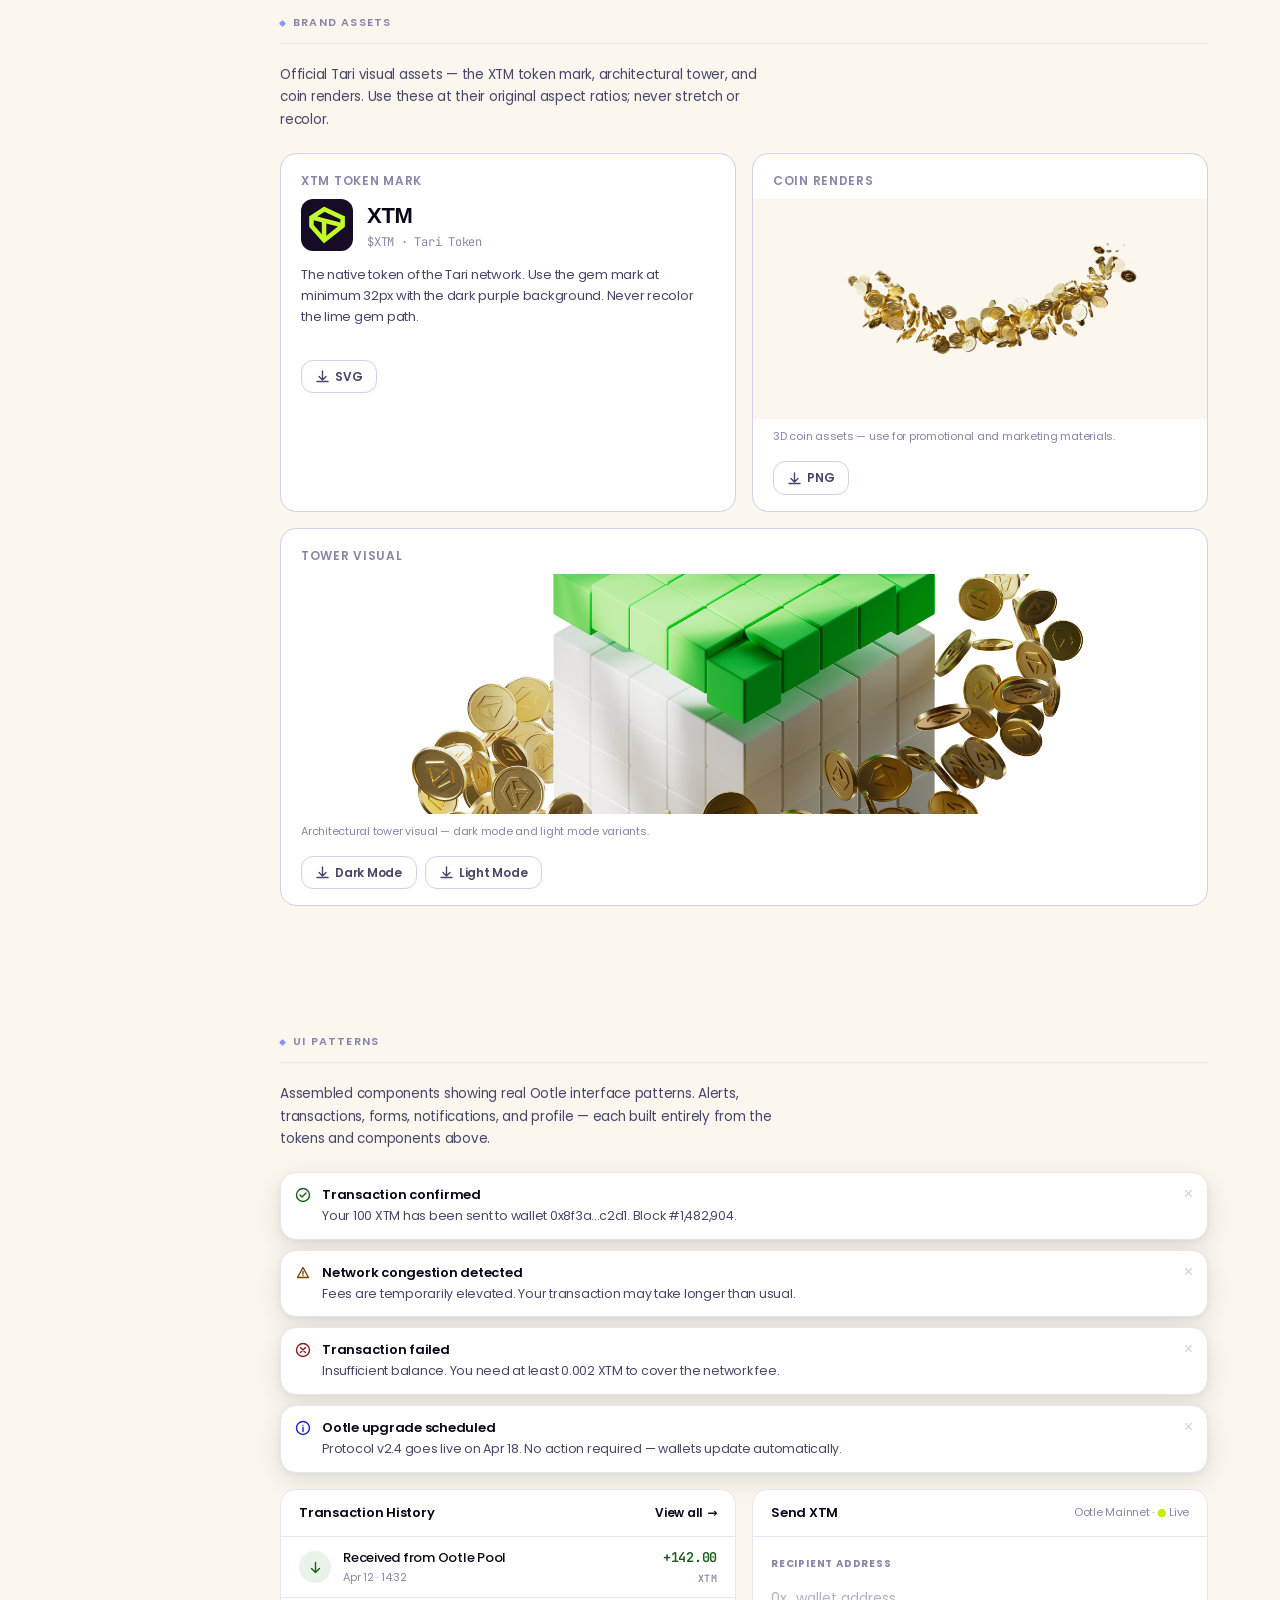
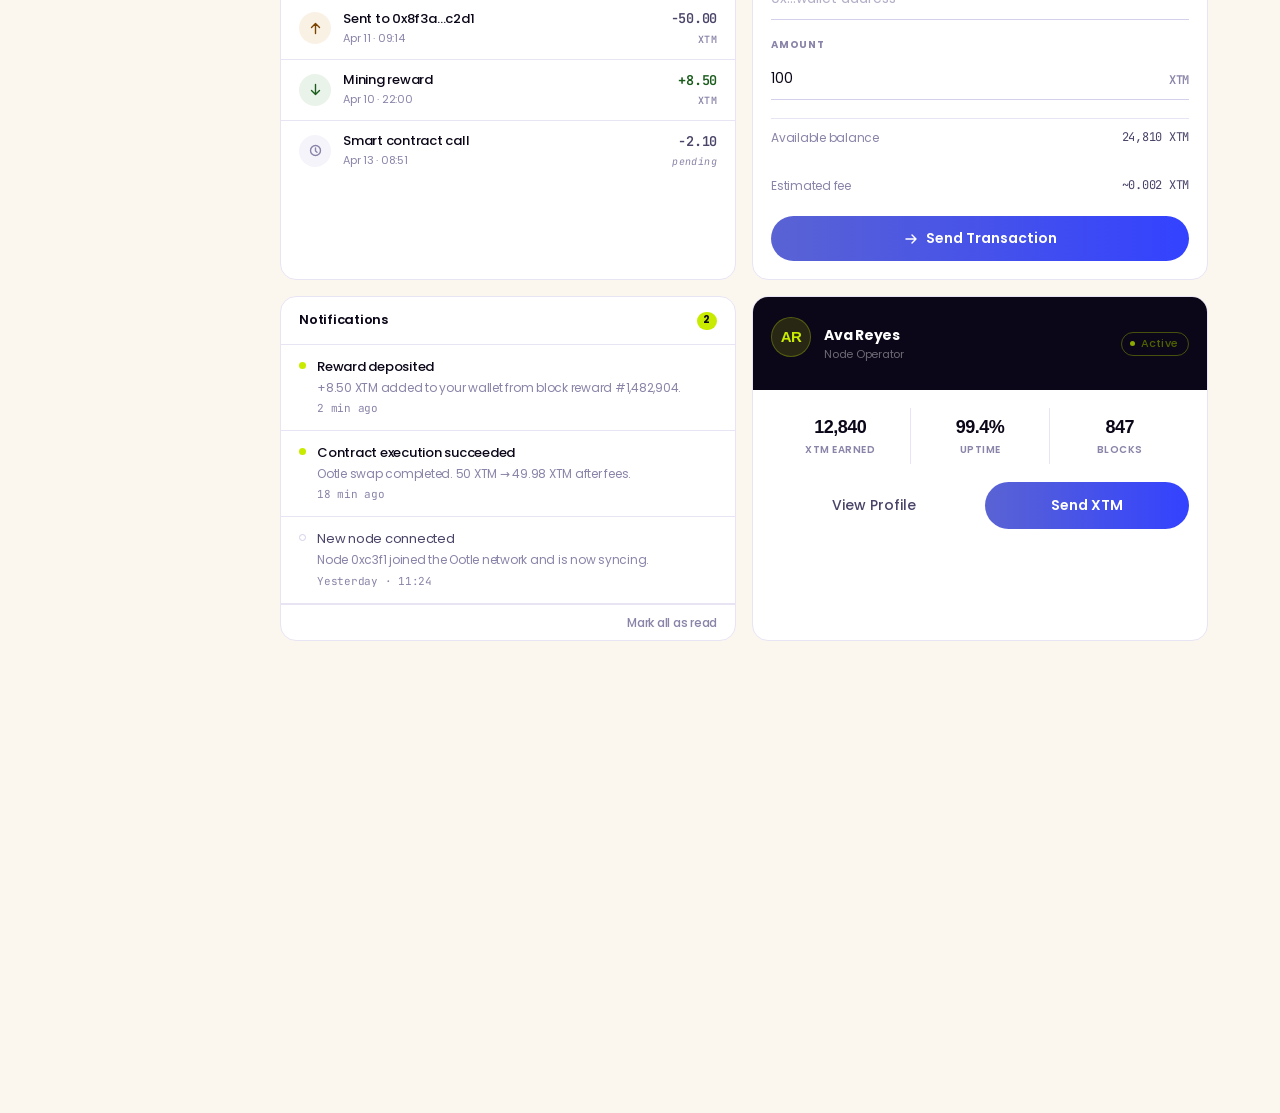
==== commit aec241f0: "Add Error States, Copy Layouts, Brand Assets sections + media files - Error States: 6 cards (field v" ====
--- a/Tari-Agentic-Design-Template-Light.html
+++ b/Tari-Agentic-Design-Template-Light.html
@@ -74,6 +74,16 @@
 
     --topbar-h: 52px;
     --sidebar-w: 224px;
+
+    --error: #c41a1a;
+    --error-bg: rgba(196,26,26,0.07);
+    --error-border: rgba(196,26,26,0.2);
+    --warning: #b45309;
+    --warning-bg: rgba(180,83,9,0.07);
+    --warning-border: rgba(180,83,9,0.2);
+    --success: #1a7a1a;
+    --success-bg: rgba(26,122,26,0.07);
+    --success-border: rgba(26,122,26,0.2);
   }
 
   * { margin: 0; padding: 0; box-sizing: border-box; }
@@ -1710,6 +1720,96 @@
     justify-content: space-between;
     width: 100%;
   }
+
+  /* ── Error States ─────────────────────────────────── */
+  .es-grid { display:grid; grid-template-columns:1fr 1fr; gap:16px; }
+  .es-card { background:var(--surface-1); border:1px solid var(--border-default); border-radius:var(--radius-lg); padding:24px; }
+  .es-card-title { font-size:12px; font-weight:600; color:var(--text-muted); text-transform:uppercase; letter-spacing:0.06em; margin-bottom:16px; }
+  .es-field { display:flex; flex-direction:column; gap:6px; }
+  .es-label { font-size:12px; color:var(--text-secondary); font-weight:500; }
+  .es-input { background:var(--surface-0); border:1.5px solid var(--error); border-radius:var(--radius-md); padding:10px 12px; font-size:14px; color:var(--text-primary); outline:none; font-family:var(--font-body); width:100%; }
+  .es-hint { font-size:12px; color:var(--error); display:flex; align-items:center; gap:5px; margin-top:2px; }
+  .es-txn { display:flex; flex-direction:column; gap:10px; }
+  .es-txn-row { display:flex; align-items:center; justify-content:space-between; }
+  .es-txn-label { font-size:13px; color:var(--text-secondary); }
+  .es-txn-value { font-size:13px; color:var(--text-primary); font-weight:500; }
+  .es-status { display:flex; align-items:center; gap:8px; padding:10px 14px; border-radius:var(--radius-md); font-size:13px; font-weight:600; margin-top:12px; }
+  .es-status.error { background:var(--error-bg); border:1px solid var(--error-border); color:var(--error); }
+  .es-status.warning { background:var(--warning-bg); border:1px solid var(--warning-border); color:var(--warning); }
+  .es-status.success { background:var(--success-bg); border:1px solid var(--success-border); color:var(--success); }
+  .es-balance-label { font-size:11px; text-transform:uppercase; letter-spacing:0.06em; color:var(--text-muted); margin-bottom:6px; }
+  .es-balance-val { font-family:var(--font-display); font-size:32px; font-weight:800; color:var(--text-primary); line-height:1; }
+  .es-balance-sub { font-size:12px; color:var(--error); margin-top:6px; display:flex; align-items:center; gap:4px; }
+  .es-icon-row { display:flex; align-items:flex-start; gap:12px; margin-bottom:12px; }
+  .es-icon { width:38px; height:38px; border-radius:50%; display:flex; align-items:center; justify-content:center; flex-shrink:0; }
+  .es-icon.error { background:var(--error-bg); color:var(--error); }
+  .es-icon.warning { background:var(--warning-bg); color:var(--warning); }
+  .es-icon-text { flex:1; }
+  .es-icon-label { font-size:14px; font-weight:600; color:var(--text-primary); }
+  .es-icon-sub { font-size:12px; color:var(--text-muted); margin-top:2px; line-height:1.4; }
+  .es-divider { height:1px; background:var(--border-default); margin:12px 0; }
+  .es-btn-row { display:flex; gap:8px; margin-top:14px; }
+  .es-btn { padding:8px 16px; border-radius:var(--radius-md); font-size:13px; font-weight:600; cursor:pointer; border:none; font-family:var(--font-body); transition:opacity 0.15s; }
+  .es-btn:hover { opacity:0.82; }
+  .es-btn.primary { background:var(--tari-gradient); color:#fff; }
+  .es-btn.ghost { background:transparent; color:var(--text-secondary); border:1px solid var(--border-default); }
+  .es-progress-bar { height:4px; background:var(--surface-2); border-radius:2px; overflow:hidden; margin:8px 0; }
+  .es-progress-fill { height:100%; background:var(--error); border-radius:2px; width:65%; }
+  .es-retry-timer { font-size:11px; color:var(--text-muted); margin-top:6px; }
+
+  /* ── Copy Layouts ─────────────────────────────────── */
+  .cl-grid { display:grid; grid-template-columns:1fr 1fr; gap:16px; }
+  .cl-card { background:var(--surface-1); border:1px solid var(--border-default); border-radius:var(--radius-lg); padding:28px 24px; }
+  .cl-card-title { font-size:12px; font-weight:600; color:var(--text-muted); text-transform:uppercase; letter-spacing:0.06em; margin-bottom:20px; }
+  .cl-hero-eyebrow { font-size:11px; font-weight:700; letter-spacing:0.1em; text-transform:uppercase; color:var(--tari-lime); margin-bottom:10px; }
+  .cl-hero-headline { font-family:var(--font-display); font-size:30px; font-weight:800; line-height:1.1; color:var(--text-primary); margin-bottom:12px; }
+  .cl-hero-body { font-size:14px; line-height:1.6; color:var(--text-secondary); }
+  .cl-data-grid { display:grid; grid-template-columns:1fr 1fr; gap:16px; }
+  .cl-data-label { font-size:11px; font-weight:600; text-transform:uppercase; letter-spacing:0.06em; color:var(--text-muted); margin-bottom:4px; }
+  .cl-data-value { font-size:24px; font-weight:700; color:var(--text-primary); font-family:var(--font-display); line-height:1; }
+  .cl-data-delta { font-size:11px; color:var(--tari-lime); margin-top:4px; }
+  .cl-quote-wrap { display:flex; gap:14px; }
+  .cl-quote-bar { width:3px; border-radius:2px; background:var(--tari-gradient); flex-shrink:0; }
+  .cl-quote-text { font-size:17px; font-style:italic; line-height:1.55; color:var(--text-primary); font-weight:500; }
+  .cl-quote-attr { font-size:12px; color:var(--text-muted); margin-top:8px; }
+  .cl-type-row { display:flex; flex-direction:column; gap:0; }
+  .cl-type-item { display:flex; align-items:baseline; gap:12px; padding:9px 0; border-bottom:1px solid var(--border-subtle); }
+  .cl-type-item:last-child { border-bottom:none; }
+  .cl-type-name { font-size:10px; color:var(--text-muted); width:72px; flex-shrink:0; font-family:var(--font-mono); }
+  .cl-callout { display:flex; gap:12px; padding:14px 16px; background:rgba(90,99,211,0.1); border:1px solid rgba(90,99,211,0.25); border-radius:var(--radius-md); }
+  .cl-callout-icon { font-size:15px; flex-shrink:0; margin-top:2px; }
+  .cl-callout-body { font-size:13px; line-height:1.6; color:var(--text-secondary); }
+  .cl-callout-body strong { color:var(--text-primary); font-weight:600; }
+  .cl-step-list { display:flex; flex-direction:column; gap:16px; }
+  .cl-step { display:flex; gap:14px; align-items:flex-start; }
+  .cl-step-num { width:26px; height:26px; border-radius:50%; background:var(--tari-gradient); color:#fff; font-size:12px; font-weight:700; display:flex; align-items:center; justify-content:center; flex-shrink:0; margin-top:1px; }
+  .cl-step-title { font-size:14px; font-weight:600; color:var(--text-primary); margin-bottom:3px; }
+  .cl-step-desc { font-size:12px; color:var(--text-muted); line-height:1.5; }
+  .cl-empty { display:flex; flex-direction:column; align-items:center; justify-content:center; padding:36px 24px; text-align:center; grid-column:1/-1; }
+  .cl-empty-icon { width:52px; height:52px; border-radius:var(--radius-lg); background:var(--surface-2); display:flex; align-items:center; justify-content:center; margin-bottom:14px; font-size:22px; }
+  .cl-empty-title { font-size:16px; font-weight:600; color:var(--text-primary); margin-bottom:6px; }
+  .cl-empty-desc { font-size:13px; color:var(--text-muted); max-width:280px; line-height:1.5; margin-bottom:18px; }
+
+  /* ── Brand Assets ─────────────────────────────────── */
+  .ba-grid { display:grid; grid-template-columns:1fr 1fr; gap:16px; }
+  .ba-card { background:var(--surface-1); border:1px solid var(--border-default); border-radius:var(--radius-lg); overflow:hidden; }
+  .ba-card-label { font-size:12px; font-weight:600; color:var(--text-muted); text-transform:uppercase; letter-spacing:0.06em; padding:18px 20px 10px; }
+  .ba-token-inner { padding:0 20px 20px; display:flex; flex-direction:column; gap:14px; }
+  .ba-token-row { display:flex; align-items:center; gap:14px; }
+  .ba-token-icon { width:52px; height:52px; border-radius:12px; overflow:hidden; flex-shrink:0; }
+  .ba-token-icon img { width:100%; height:100%; object-fit:cover; display:block; }
+  .ba-token-name { font-family:var(--font-display); font-size:22px; font-weight:800; color:var(--text-primary); }
+  .ba-token-ticker { font-size:12px; color:var(--text-muted); margin-top:2px; font-family:var(--font-mono); }
+  .ba-token-desc { font-size:13px; color:var(--text-secondary); line-height:1.6; }
+  .ba-img-wrap { width:100%; overflow:hidden; }
+  .ba-img-wrap img { width:100%; display:block; object-fit:cover; max-height:240px; }
+  .ba-img-caption { font-size:11px; color:var(--text-muted); padding:10px 20px 4px; }
+  .ba-full { grid-column:1/-1; }
+  .ba-dl-row { display:flex; gap:8px; padding:12px 20px 16px; flex-wrap:wrap; }
+  .ba-dl-btn { display:inline-flex; align-items:center; gap:6px; padding:7px 14px; border-radius:var(--radius-md); font-size:12px; font-weight:600; font-family:var(--font-body); color:var(--text-secondary); background:transparent; border:1px solid var(--border-default); cursor:pointer; text-decoration:none; transition:color 0.15s ease, border-color 0.15s ease, background 0.15s ease; }
+  .ba-dl-btn:hover { color:var(--text-primary); border-color:var(--text-muted); background:var(--surface-2); }
+  .ba-coins-wrap { padding:20px; background:var(--surface-0); }
+  .ba-coins-wrap img { width:100%; display:block; object-fit:contain; max-height:180px; }
 
   /* Topbar scroll shadow */
   .topbar { transition: box-shadow 0.25s ease; }
@@ -2102,10 +2202,16 @@
       <a href="#checkboxes" class="sidebar-link">Checkboxes</a>
       <a href="#radios" class="sidebar-link">Radio Buttons</a>
       <a href="#toggles" class="sidebar-link">Toggles</a>
+      <a href="#error-states" class="sidebar-link">Error States</a>
+      <a href="#copy-layouts" class="sidebar-link">Copy Layouts</a>
     </div>
     <div class="sidebar-group">
       <div class="sidebar-group-label">Motion</div>
       <a href="#animated-numbers" class="sidebar-link">Animated Numbers</a>
+    </div>
+    <div class="sidebar-group">
+      <div class="sidebar-group-label">Brand</div>
+      <a href="#brand-assets" class="sidebar-link">Brand Assets</a>
     </div>
     <div class="sidebar-group">
       <div class="sidebar-group-label">Examples</div>
@@ -2649,6 +2755,276 @@
             <span class="toggle-track"></span>
             <span class="toggle-label">Show balance</span>
           </label>
+        </div>
+      </div>
+
+      <!-- ERROR STATES -->
+      <div class="section" id="error-states">
+        <div class="section-label">Error States</div>
+        <div class="section-desc">Semantic error patterns using color only on the indicator — never the whole card. Consistent feedback for field validation, transaction failures, and system errors.</div>
+
+        <div class="es-grid">
+
+          <!-- Field Validation -->
+          <div class="es-card">
+            <div class="es-card-title">Field Validation</div>
+            <div class="form-group">
+              <label class="form-label">Wallet Address</label>
+              <div class="input-wrap">
+                <input class="form-input error" type="text" value="0xGZ_invalid_addr" readonly>
+              </div>
+              <span class="form-error">Invalid address format</span>
+            </div>
+            <div class="form-group" style="margin-top:14px">
+              <label class="form-label">Amount</label>
+              <div class="input-wrap">
+                <input class="form-input error" type="text" value="99,999 XTM" readonly>
+              </div>
+              <span class="form-error">Exceeds available balance</span>
+            </div>
+          </div>
+
+          <!-- Transaction Failed -->
+          <div class="es-card">
+            <div class="es-card-title">Transaction Failed</div>
+            <div class="es-txn-row">
+              <span class="es-txn-label">To</span>
+              <span class="es-txn-value" style="font-family:var(--font-mono);font-size:12px">0xA3f…b42e</span>
+            </div>
+            <div class="es-divider"></div>
+            <div class="es-txn-row">
+              <span class="es-txn-label">Amount</span>
+              <span class="es-txn-value">1,200 XTM</span>
+            </div>
+            <div class="es-txn-row" style="margin-top:4px">
+              <span class="es-txn-label">Fee</span>
+              <span class="es-txn-value" style="color:var(--text-muted);font-size:12px">0.002 XTM</span>
+            </div>
+            <div class="es-status error">
+              <svg width="14" height="14" viewBox="0 0 14 14" fill="none"><circle cx="7" cy="7" r="6.5" stroke="currentColor"/><path d="M7 4v3.5M7 9.5v.5" stroke="currentColor" stroke-width="1.4" stroke-linecap="round"/></svg>
+              Transaction rejected by network
+            </div>
+            <div class="es-btn-row">
+              <button class="es-btn primary">Retry</button>
+              <button class="es-btn ghost">Cancel</button>
+            </div>
+          </div>
+
+          <!-- Insufficient Funds -->
+          <div class="es-card">
+            <div class="es-card-title">Insufficient Funds</div>
+            <div class="es-balance-label">Available Balance</div>
+            <div class="es-balance-val">3,241 <span style="font-size:16px;font-weight:600;opacity:0.6">XTM</span></div>
+            <div class="es-balance-sub">
+              <svg width="12" height="12" viewBox="0 0 12 12" fill="none"><path d="M6 2v8M2 6l4-4 4 4" stroke="currentColor" stroke-width="1.4" stroke-linecap="round" stroke-linejoin="round"/></svg>
+              −5,000 XTM short for this transaction
+            </div>
+            <div class="es-divider"></div>
+            <div class="es-txn-row">
+              <span class="es-txn-label">You're sending</span>
+              <span class="es-txn-value" style="color:var(--error)">8,241 XTM</span>
+            </div>
+            <div class="es-btn-row">
+              <button class="es-btn ghost" style="flex:1">Adjust Amount</button>
+            </div>
+          </div>
+
+          <!-- Sync Error -->
+          <div class="es-card">
+            <div class="es-card-title">Sync Error</div>
+            <div class="es-icon-row">
+              <div class="es-icon warning">
+                <svg width="16" height="16" viewBox="0 0 16 16" fill="none"><path d="M8 2L14.5 13H1.5L8 2Z" stroke="currentColor" stroke-width="1.4" stroke-linejoin="round"/><path d="M8 6v3.5M8 11v.5" stroke="currentColor" stroke-width="1.4" stroke-linecap="round"/></svg>
+              </div>
+              <div class="es-icon-text">
+                <div class="es-icon-label">Chain sync interrupted</div>
+                <div class="es-icon-sub">Block #1,847,293 — connection lost</div>
+              </div>
+            </div>
+            <div class="es-balance-label" style="margin-bottom:4px">Sync progress</div>
+            <div class="es-progress-bar"><div class="es-progress-fill" style="width:65%;background:var(--warning)"></div></div>
+            <div class="es-retry-timer">65% synced · Reconnecting in 12s…</div>
+            <div class="es-btn-row">
+              <button class="es-btn primary">Reconnect Now</button>
+            </div>
+          </div>
+
+          <!-- Auth Failed -->
+          <div class="es-card">
+            <div class="es-card-title">Auth Failed</div>
+            <div class="es-icon-row" style="flex-direction:column;align-items:center;text-align:center;gap:10px;padding:8px 0">
+              <div class="es-icon error" style="width:52px;height:52px">
+                <svg width="22" height="22" viewBox="0 0 22 22" fill="none"><rect x="5" y="10" width="12" height="9" rx="2" stroke="currentColor" stroke-width="1.5"/><path d="M8 10V7a3 3 0 0 1 6 0v3" stroke="currentColor" stroke-width="1.5" stroke-linecap="round"/><circle cx="11" cy="14.5" r="1.2" fill="currentColor"/></svg>
+              </div>
+              <div>
+                <div class="es-icon-label">Passphrase incorrect</div>
+                <div class="es-icon-sub" style="text-align:center">2 attempts remaining before lockout</div>
+              </div>
+            </div>
+            <div class="form-group" style="margin-top:12px">
+              <label class="form-label">Passphrase</label>
+              <div class="input-wrap">
+                <input class="form-input error" type="password" value="wrongpassword" readonly>
+              </div>
+              <span class="form-error">Wrong passphrase</span>
+            </div>
+          </div>
+
+          <!-- Network Timeout -->
+          <div class="es-card">
+            <div class="es-card-title">Network Timeout</div>
+            <div class="es-icon-row">
+              <div class="es-icon error">
+                <svg width="16" height="16" viewBox="0 0 16 16" fill="none"><path d="M8 2a6 6 0 1 0 0 12A6 6 0 0 0 8 2Z" stroke="currentColor" stroke-width="1.4"/><path d="M8 5v4l2.5 2.5" stroke="currentColor" stroke-width="1.4" stroke-linecap="round" stroke-linejoin="round"/></svg>
+              </div>
+              <div class="es-icon-text">
+                <div class="es-icon-label">Request timed out</div>
+                <div class="es-icon-sub">Could not reach the Tari network after 30s</div>
+              </div>
+            </div>
+            <div class="es-status warning" style="margin-top:0">
+              <svg width="14" height="14" viewBox="0 0 14 14" fill="none"><path d="M7 1.5L13 12H1L7 1.5Z" stroke="currentColor" stroke-width="1.3" stroke-linejoin="round"/><path d="M7 5.5v3M7 10v.5" stroke="currentColor" stroke-width="1.3" stroke-linecap="round"/></svg>
+              Fallback node active — read-only mode
+            </div>
+            <div class="es-btn-row">
+              <button class="es-btn primary">Switch Node</button>
+              <button class="es-btn ghost">Dismiss</button>
+            </div>
+          </div>
+
+        </div>
+      </div>
+
+      <!-- COPY LAYOUTS -->
+      <div class="section" id="copy-layouts">
+        <div class="section-label">Copy Layouts</div>
+        <div class="section-desc">Reusable typographic patterns for hierarchy, data, and narrative. Use these templates for headlines, stats, callouts, and onboarding flows.</div>
+
+        <div class="cl-grid">
+
+          <!-- Display Hero -->
+          <div class="cl-card">
+            <div class="cl-card-title">Display Hero</div>
+            <div class="cl-hero-eyebrow">Layer 1 · Privacy</div>
+            <div class="cl-hero-headline">Own Your<br>Digital Future</div>
+            <div class="cl-hero-body">Tari is a community-driven open source project building the most accessible privacy layer in crypto — no compromises.</div>
+          </div>
+
+          <!-- Data Pairs -->
+          <div class="cl-card">
+            <div class="cl-card-title">Data Pairs</div>
+            <div class="cl-data-grid">
+              <div>
+                <div class="cl-data-label">Total Supply</div>
+                <div class="cl-data-value">21B</div>
+                <div class="cl-data-delta">↑ Max cap</div>
+              </div>
+              <div>
+                <div class="cl-data-label">Block Time</div>
+                <div class="cl-data-value">~2m</div>
+                <div class="cl-data-delta">↓ 12% avg</div>
+              </div>
+              <div>
+                <div class="cl-data-label">Active Miners</div>
+                <div class="cl-data-value">48K</div>
+                <div class="cl-data-delta">↑ All-time high</div>
+              </div>
+              <div>
+                <div class="cl-data-label">Tx / Day</div>
+                <div class="cl-data-value">2.4M</div>
+                <div class="cl-data-delta">↑ 18% WoW</div>
+              </div>
+            </div>
+          </div>
+
+          <!-- Pull Quote -->
+          <div class="cl-card">
+            <div class="cl-card-title">Pull Quote</div>
+            <div class="cl-quote-wrap">
+              <div class="cl-quote-bar"></div>
+              <div>
+                <div class="cl-quote-text">"Privacy is not about hiding — it's about having the freedom to choose what you share."</div>
+                <div class="cl-quote-attr">Riccardo Spagni · Co-founder, Tari</div>
+              </div>
+            </div>
+          </div>
+
+          <!-- Type Hierarchy -->
+          <div class="cl-card">
+            <div class="cl-card-title">Type Hierarchy</div>
+            <div class="cl-type-row">
+              <div class="cl-type-item">
+                <span class="cl-type-name">display</span>
+                <span class="cl-type-sample" style="font-family:var(--font-display);font-size:26px;font-weight:800;line-height:1">Tari</span>
+              </div>
+              <div class="cl-type-item">
+                <span class="cl-type-name">heading</span>
+                <span class="cl-type-sample" style="font-size:18px;font-weight:700">Send &amp; Receive</span>
+              </div>
+              <div class="cl-type-item">
+                <span class="cl-type-name">label</span>
+                <span class="cl-type-sample" style="font-size:12px;font-weight:600;text-transform:uppercase;letter-spacing:0.08em;color:var(--text-muted)">Transaction</span>
+              </div>
+              <div class="cl-type-item">
+                <span class="cl-type-name">body</span>
+                <span class="cl-type-sample" style="font-size:14px;color:var(--text-secondary)">Confirmed in block 1,847,291</span>
+              </div>
+              <div class="cl-type-item">
+                <span class="cl-type-name">mono</span>
+                <span class="cl-type-sample" style="font-family:var(--font-mono);font-size:12px;color:var(--text-muted)">0xA3f…b42e</span>
+              </div>
+            </div>
+          </div>
+
+          <!-- Inline Callout -->
+          <div class="cl-card">
+            <div class="cl-card-title">Inline Callout</div>
+            <div class="cl-callout">
+              <div class="cl-callout-icon">💡</div>
+              <div class="cl-callout-body"><strong>One-sided payments</strong> let you send XTM without the recipient being online — funds wait in a stealth UTXO until claimed.</div>
+            </div>
+            <div class="cl-callout" style="margin-top:10px;background:var(--warning-bg);border-color:var(--warning-border)">
+              <div class="cl-callout-icon">⚠️</div>
+              <div class="cl-callout-body" style="color:var(--text-secondary)"><strong style="color:var(--warning)">Irreversible action.</strong> Once a transaction is broadcast it cannot be recalled.</div>
+            </div>
+          </div>
+
+          <!-- Step Copy -->
+          <div class="cl-card">
+            <div class="cl-card-title">Step Copy</div>
+            <div class="cl-step-list">
+              <div class="cl-step">
+                <div class="cl-step-num">1</div>
+                <div>
+                  <div class="cl-step-title">Generate address</div>
+                  <div class="cl-step-desc">Create a one-time stealth address — each transaction uses a fresh key.</div>
+                </div>
+              </div>
+              <div class="cl-step">
+                <div class="cl-step-num">2</div>
+                <div>
+                  <div class="cl-step-title">Sign &amp; broadcast</div>
+                  <div class="cl-step-desc">Sign locally with your passphrase, then push to the Tari p2p network.</div>
+                </div>
+              </div>
+              <div class="cl-step">
+                <div class="cl-step-num">3</div>
+                <div>
+                  <div class="cl-step-title">Await confirmation</div>
+                  <div class="cl-step-desc">Transactions confirm in ~2 minutes across the merged-mining network.</div>
+                </div>
+              </div>
+            </div>
+          </div>
+
+          <!-- Empty State -->
+          <div class="cl-card cl-empty">
+            <div class="cl-empty-icon">📭</div>
+            <div class="cl-empty-title">No transactions yet</div>
+            <div class="cl-empty-desc">Your transaction history will appear here once you send or receive XTM.</div>
+            <button class="es-btn primary" style="padding:10px 24px;font-size:14px">Receive XTM</button>
+          </div>
+
         </div>
       </div>
 
@@ -2762,6 +3138,73 @@
         </div>
       </div>
 
+      <!-- BRAND ASSETS -->
+      <div class="section" id="brand-assets">
+        <div class="section-label">Brand Assets</div>
+        <div class="section-desc">Official Tari visual assets — the XTM token mark, architectural tower, and coin renders. Use these at their original aspect ratios; never stretch or recolor.</div>
+
+        <div class="ba-grid">
+
+          <!-- XTM Token -->
+          <div class="ba-card">
+            <div class="ba-card-label">XTM Token Mark</div>
+            <div class="ba-token-inner">
+              <div class="ba-token-row">
+                <div class="ba-token-icon">
+                  <img src="media/$XTM.svg" alt="XTM token logo">
+                </div>
+                <div>
+                  <div class="ba-token-name">XTM</div>
+                  <div class="ba-token-ticker">$XTM · Tari Token</div>
+                </div>
+              </div>
+              <div class="ba-token-desc">The native token of the Tari network. Use the gem mark at minimum 32px with the dark purple background. Never recolor the lime gem path.</div>
+            </div>
+            <div class="ba-dl-row">
+              <a class="ba-dl-btn" href="media/$XTM.svg" download="$XTM.svg">
+                <svg width="13" height="13" viewBox="0 0 13 13" fill="none"><path d="M6.5 1v8M3 6.5l3.5 3.5 3.5-3.5" stroke="currentColor" stroke-width="1.4" stroke-linecap="round" stroke-linejoin="round"/><path d="M1 11.5h11" stroke="currentColor" stroke-width="1.4" stroke-linecap="round"/></svg>
+                SVG
+              </a>
+            </div>
+          </div>
+
+          <!-- Coins -->
+          <div class="ba-card">
+            <div class="ba-card-label">Coin Renders</div>
+            <div class="ba-coins-wrap">
+              <img src="media/TariCoins.png" alt="Tari coin renders">
+            </div>
+            <div class="ba-img-caption">3D coin assets — use for promotional and marketing materials.</div>
+            <div class="ba-dl-row">
+              <a class="ba-dl-btn" href="media/TariCoins.png" download="TariCoins.png">
+                <svg width="13" height="13" viewBox="0 0 13 13" fill="none"><path d="M6.5 1v8M3 6.5l3.5 3.5 3.5-3.5" stroke="currentColor" stroke-width="1.4" stroke-linecap="round" stroke-linejoin="round"/><path d="M1 11.5h11" stroke="currentColor" stroke-width="1.4" stroke-linecap="round"/></svg>
+                PNG
+              </a>
+            </div>
+          </div>
+
+          <!-- Tower (full width) -->
+          <div class="ba-card ba-full">
+            <div class="ba-card-label">Tower Visual</div>
+            <div class="ba-img-wrap">
+              <img src="media/Tari-Tower-Light-Mode.png" alt="Tari Tower — light mode">
+            </div>
+            <div class="ba-img-caption">Architectural tower visual — dark mode and light mode variants.</div>
+            <div class="ba-dl-row">
+              <a class="ba-dl-btn" href="media/Tari-Tower-Dark-Mode.png" download="Tari-Tower-Dark-Mode.png">
+                <svg width="13" height="13" viewBox="0 0 13 13" fill="none"><path d="M6.5 1v8M3 6.5l3.5 3.5 3.5-3.5" stroke="currentColor" stroke-width="1.4" stroke-linecap="round" stroke-linejoin="round"/><path d="M1 11.5h11" stroke="currentColor" stroke-width="1.4" stroke-linecap="round"/></svg>
+                Dark Mode
+              </a>
+              <a class="ba-dl-btn" href="media/Tari-Tower-Light-Mode.png" download="Tari-Tower-Light-Mode.png">
+                <svg width="13" height="13" viewBox="0 0 13 13" fill="none"><path d="M6.5 1v8M3 6.5l3.5 3.5 3.5-3.5" stroke="currentColor" stroke-width="1.4" stroke-linecap="round" stroke-linejoin="round"/><path d="M1 11.5h11" stroke="currentColor" stroke-width="1.4" stroke-linecap="round"/></svg>
+                Light Mode
+              </a>
+            </div>
+          </div>
+
+        </div>
+      </div>
+
       <!-- EXAMPLES -->
       <div class="section" id="examples">
         <div class="section-label">UI Patterns</div>
